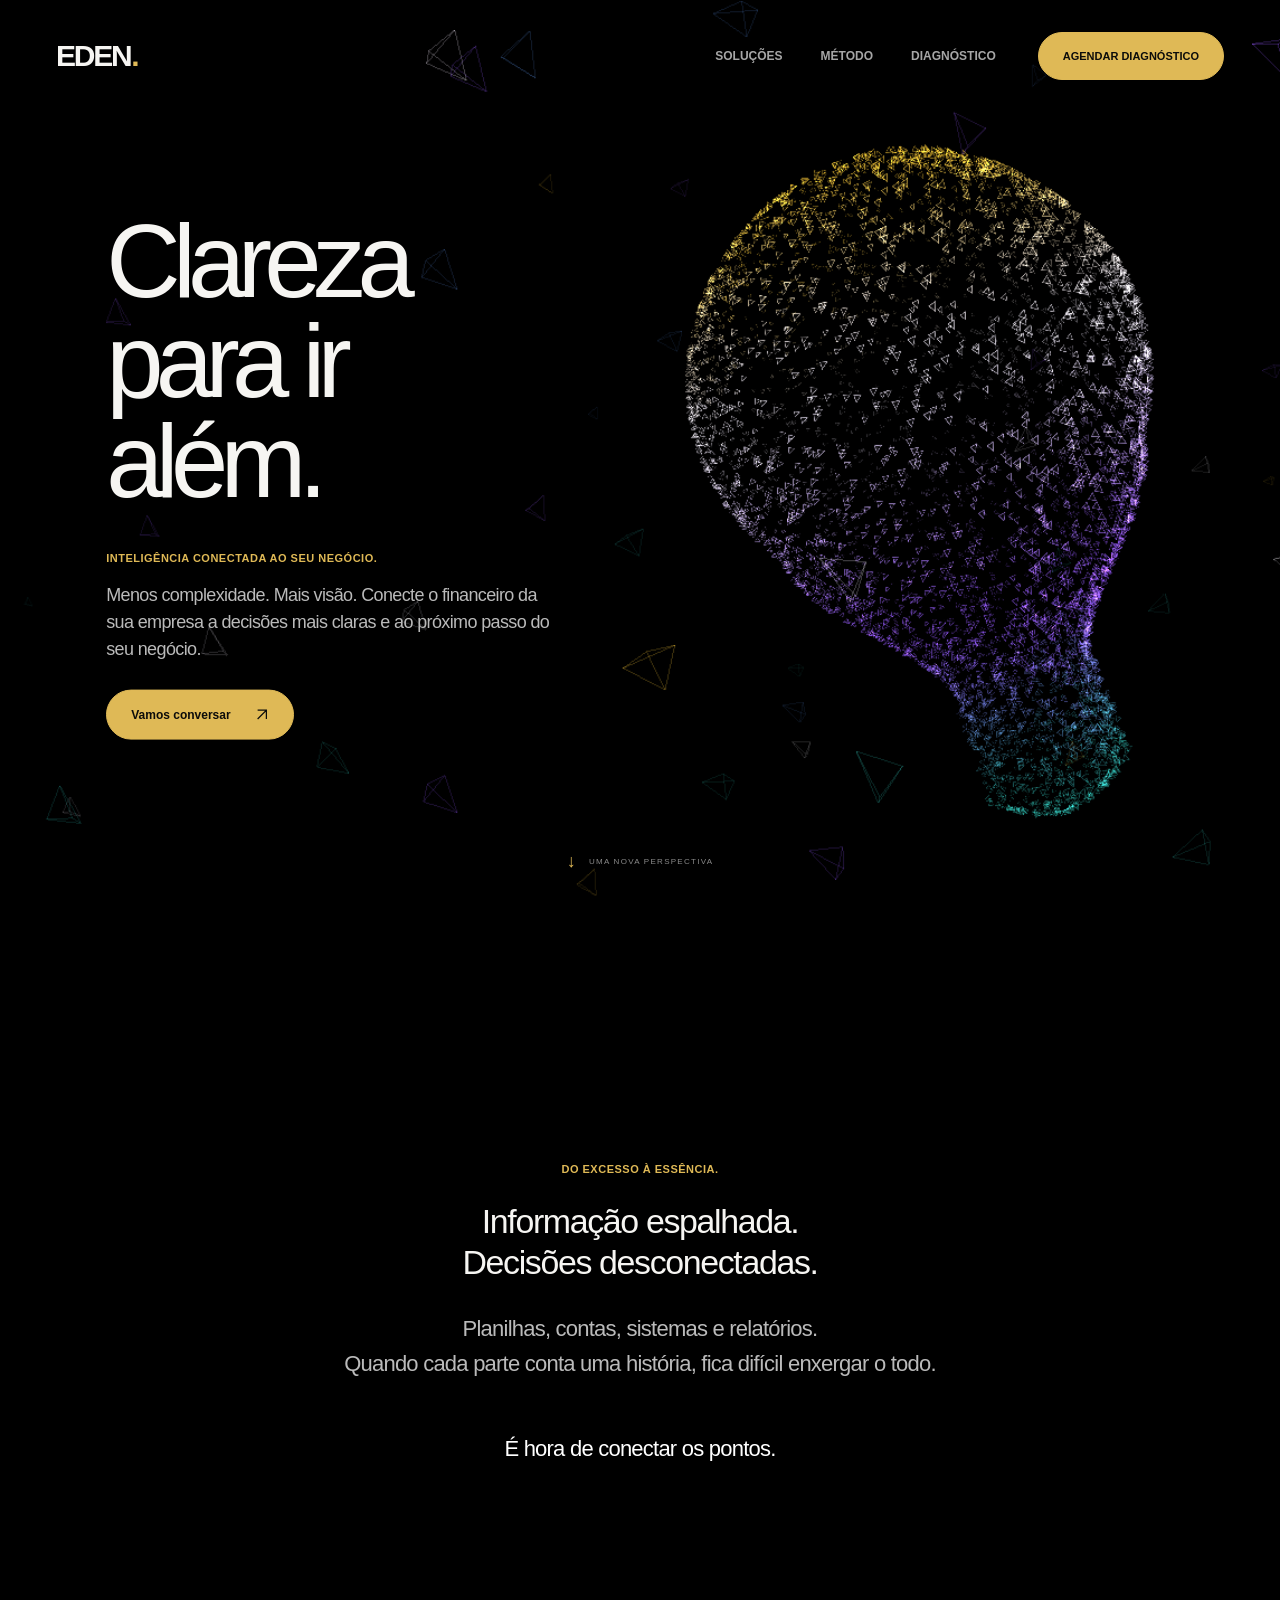
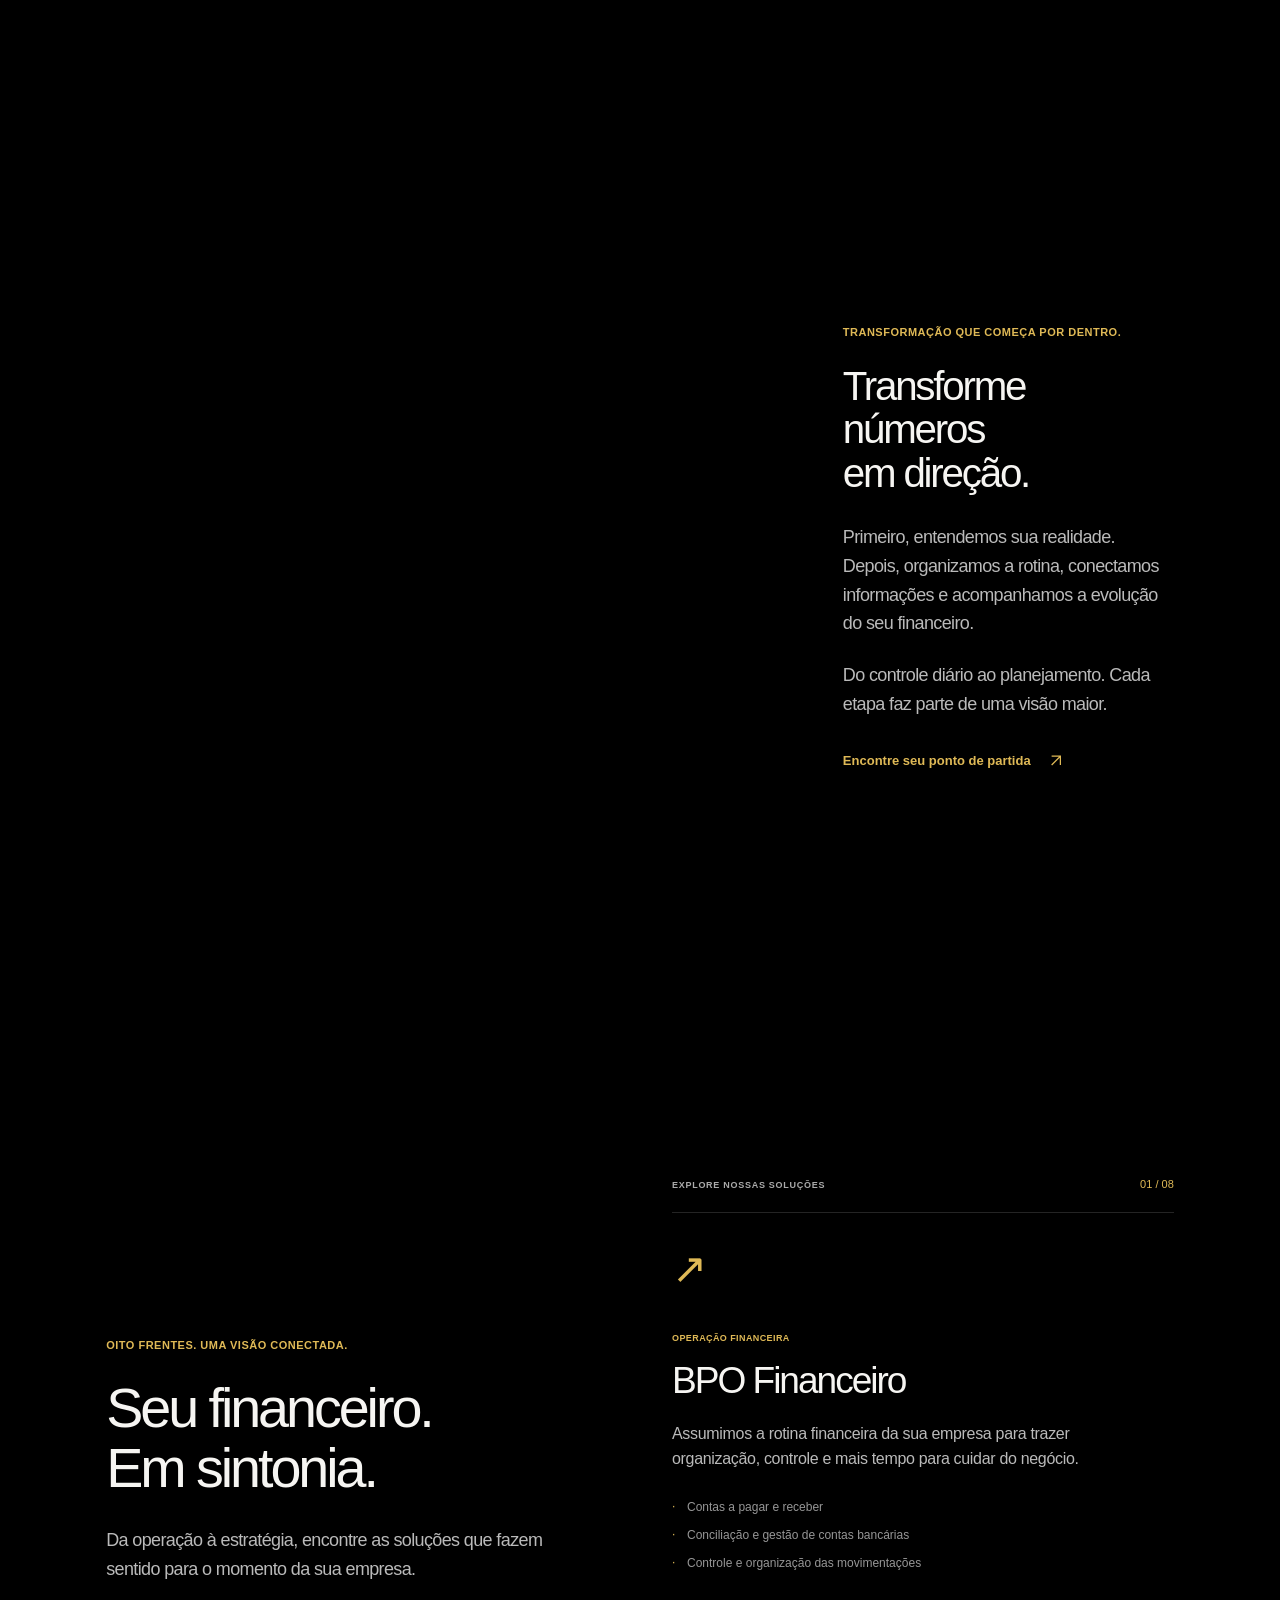
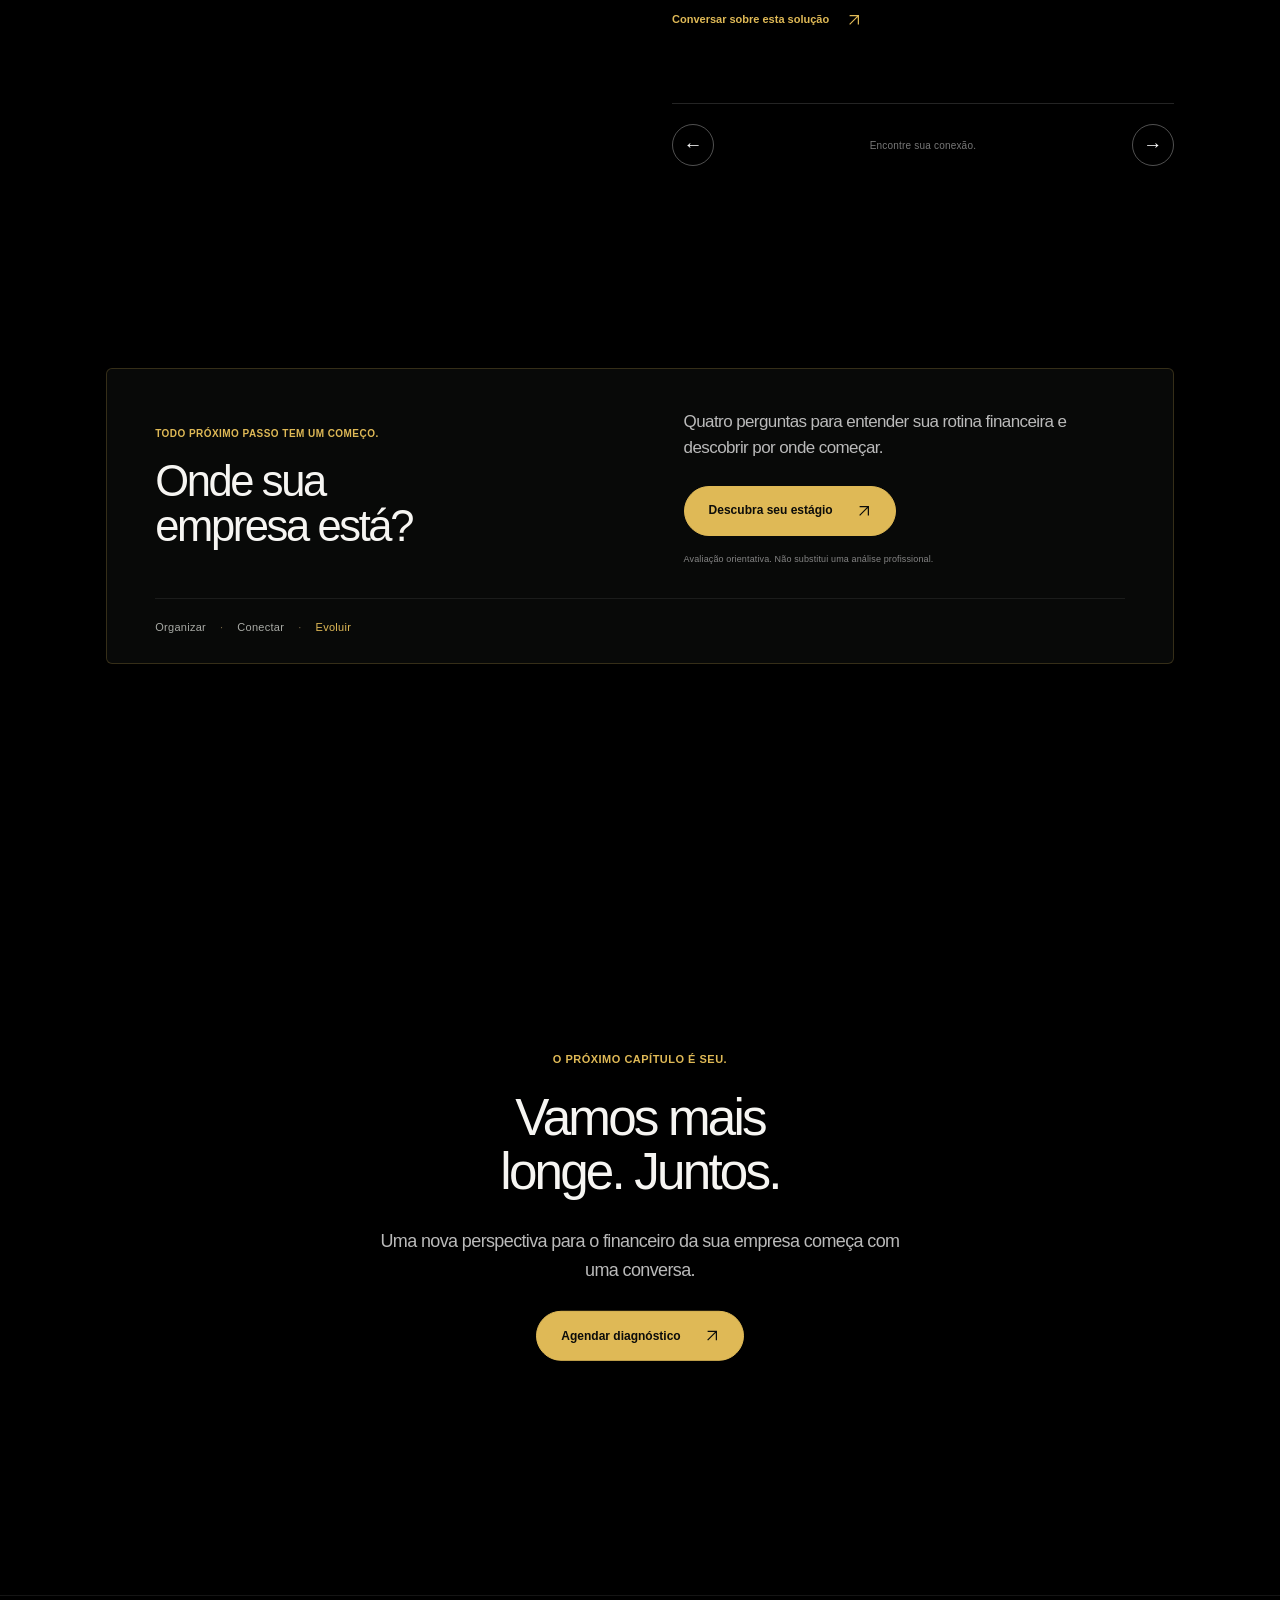
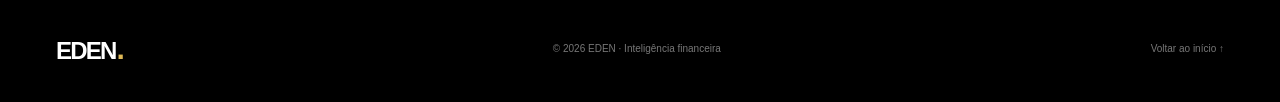
==== index.html @ ffbe21ff "Corrige volume das transições e reconstrói animação final" ====
<!doctype html>
<html lang="pt-BR">
<head>
  <meta charset="utf-8">
  <meta name="viewport" content="width=device-width, initial-scale=1">
  <meta name="theme-color" content="#000000">
  <meta name="color-scheme" content="dark">
  <meta name="description" content="EDEN. Conectamos operação financeira, planejamento e inteligência para trazer clareza ao próximo passo da sua empresa.">
  <meta property="og:type" content="website">
  <meta property="og:title" content="EDEN — Clareza para ir além.">
  <meta property="og:description" content="Seu financeiro conectado. Suas decisões com mais clareza.">
  <meta property="og:url" content="https://edenfin.com.br/">
  <meta property="og:locale" content="pt_BR">
  <link rel="canonical" href="https://edenfin.com.br/">
  <link rel="icon" type="image/svg+xml" href="favicon.svg">
  <title>EDEN — Clareza para ir além.</title>
  <link rel="stylesheet" href="eden-story.css?v=6.0">
  <script defer src="eden-scroll.js?v=6.0"></script>
  <script defer src="eden-motion.js?v=6.0"></script>
  <script defer src="eden-story.js?v=6.0"></script>
</head>
<body>
  <a class="skip-link" href="#conteudo">Pular para o conteúdo</a>
  <header class="site-header" id="topo">
    <nav class="nav-shell" aria-label="Menu principal">
      <a class="wordmark" href="#inicio" aria-label="EDEN — início">EDEN<span aria-hidden="true">.</span></a>
      <div class="nav-middle" id="navMiddle">
        <a href="#solucoes">Soluções</a>
        <a href="#metodo">Método</a>
        <a href="#diagnostico">Diagnóstico</a>
      </div>
      <div class="nav-actions">
        <a class="button nav-cta" href="contato.html">Agendar diagnóstico</a>
        <button class="mobile-menu-button" type="button" aria-controls="navMiddle" aria-expanded="false" aria-label="Abrir menu"><span></span><span></span></button>
      </div>
    </nav>
  </header>

  <div id="eden-motion-layer" aria-hidden="true"><canvas id="edenParticles" aria-hidden="true"></canvas></div>

  <main id="conteudo">
    <section class="story-section hero story-left" id="inicio" data-scene="bulb-right" aria-labelledby="heroTitle">
      <div class="story-panel hero-copy">
        <h1 id="heroTitle">Clareza<br>para ir<br>além.</h1>
        <p class="eyebrow hero-eyebrow">Inteligência conectada ao seu negócio.</p>
        <p class="body-copy">Menos complexidade. Mais visão. Conecte o financeiro da sua empresa a decisões mais claras e ao próximo passo do seu negócio.</p>
        <a class="button" href="contato.html">Vamos conversar <svg class="arrow-icon" width="14" height="14" viewBox="0 0 16 16" fill="none" aria-hidden="true"><path d="M3 13 13 3M3 3h10v10" stroke="currentColor" stroke-width="1.4"/></svg></a>
      </div>
      <a class="scroll-cue" href="#cenario"><span aria-hidden="true">↓</span> Uma nova perspectiva</a>
    </section>


    <section class="story-section story-center story-chaos" id="cenario" data-scene="scatter" aria-labelledby="scenarioTitle">
      <div class="story-panel story-statement">
        <p class="eyebrow">Do excesso à essência.</p>
        <h2 id="scenarioTitle">Informação espalhada.<br>Decisões desconectadas.</h2>
        <p class="body-copy">Planilhas, contas, sistemas e relatórios.<br>Quando cada parte conta uma história, fica difícil enxergar o todo.</p>
        <p class="body-copy statement-end">É hora de conectar os pontos.</p>
      </div>
    </section>

    <section class="story-section story-right" id="metodo" data-scene="bulb" aria-labelledby="methodTitle">
      <div class="story-panel">
        <p class="eyebrow">Transformação que começa por dentro.</p>
        <h2 id="methodTitle">Transforme<br>números<br>em direção.</h2>
        <p class="body-copy">Primeiro, entendemos sua realidade. Depois, organizamos a rotina, conectamos informações e acompanhamos a evolução do seu financeiro.</p>
        <p class="body-copy">Do controle diário ao planejamento. Cada etapa faz parte de uma visão maior.</p>
        <a class="text-link" href="contato.html">Encontre seu ponto de partida <svg class="arrow-icon" width="14" height="14" viewBox="0 0 16 16" fill="none" aria-hidden="true"><path d="M3 13 13 3M3 3h10v10" stroke="currentColor" stroke-width="1.4"/></svg></a>
      </div>
    </section>


    <section class="story-section solutions-section" id="solucoes" data-scene="ambient" aria-labelledby="servicesTitle">
      <div class="story-panel solutions-intro">
        <p class="eyebrow">Oito frentes. Uma visão conectada.</p>
        <h2 id="servicesTitle">Seu financeiro.<br>Em sintonia.</h2>
        <p class="body-copy">Da operação à estratégia, encontre as soluções que fazem sentido para o momento da sua empresa.</p>
      </div>
      <div class="service-carousel" role="region" aria-roledescription="carrossel" aria-label="Soluções financeiras EDEN">
        <div class="carousel-heading"><span class="eyebrow">Explore nossas soluções</span><span id="serviceCounter" class="service-counter" aria-live="polite" aria-atomic="true">01 / 08</span></div>
        <div class="service-deck" id="serviceDeck">
          <article class="service-card is-active" aria-labelledby="serviceTitle1">
            <span class="service-symbol" aria-hidden="true">↗</span><p class="eyebrow">Operação financeira</p>
            <h3 id="serviceTitle1">BPO Financeiro</h3>
            <p>Assumimos a rotina financeira da sua empresa para trazer organização, controle e mais tempo para cuidar do negócio.</p>
            <ul><li>Contas a pagar e receber</li><li>Conciliação e gestão de contas bancárias</li><li>Controle e organização das movimentações</li></ul>
            <a class="text-link service-contact" href="contato.html?servico=BPO%20Financeiro">Conversar sobre esta solução <svg class="arrow-icon" width="14" height="14" viewBox="0 0 16 16" fill="none" aria-hidden="true"><path d="M3 13 13 3M3 3h10v10" stroke="currentColor" stroke-width="1.4"/></svg></a>
          </article>
          <article class="service-card" aria-labelledby="serviceTitle2">
            <span class="service-symbol" aria-hidden="true">⌁</span><p class="eyebrow">Caixa e previsibilidade</p>
            <h3 id="serviceTitle2">Fluxo de Caixa<br>e Tesouraria</h3>
            <p>Uma visão clara da posição financeira da sua empresa e das necessidades de caixa.</p>
            <ul><li>Fluxo de caixa realizado e projetado</li><li>Controle de saldos, pagamentos e recebimentos</li><li>Projeções e relacionamento bancário</li></ul>
            <a class="text-link service-contact" href="contato.html?servico=Fluxo%20de%20Caixa%20e%20Tesouraria">Conversar sobre esta solução <svg class="arrow-icon" width="14" height="14" viewBox="0 0 16 16" fill="none" aria-hidden="true"><path d="M3 13 13 3M3 3h10v10" stroke="currentColor" stroke-width="1.4"/></svg></a>
          </article>
          <article class="service-card" aria-labelledby="serviceTitle3">
            <span class="service-symbol" aria-hidden="true">◎</span><p class="eyebrow">Planejamento e metas</p>
            <h3 id="serviceTitle3">Planejamento<br>Financeiro e Budget</h3>
            <p>Transformamos os números em informações para apoiar decisões e planejar os próximos passos.</p>
            <ul><li>Elaboração e acompanhamento de Budget</li><li>Orçado × realizado e análise de variações</li><li>Projeções, custos e planejamento de resultados</li></ul>
            <a class="text-link service-contact" href="contato.html?servico=Planejamento%20Financeiro%20e%20Budget">Conversar sobre esta solução <svg class="arrow-icon" width="14" height="14" viewBox="0 0 16 16" fill="none" aria-hidden="true"><path d="M3 13 13 3M3 3h10v10" stroke="currentColor" stroke-width="1.4"/></svg></a>
          </article>
          <article class="service-card" aria-labelledby="serviceTitle4">
            <span class="service-symbol" aria-hidden="true">◈</span><p class="eyebrow">Desempenho e gestão</p>
            <h3 id="serviceTitle4">Controladoria<br>e Indicadores</h3>
            <p>Acompanhe o desempenho financeiro por meio de informações claras e indicadores relevantes.</p>
            <ul><li>DRE gerencial, DFC e KPIs financeiros</li><li>Análise de resultados e centros de custos</li><li>Relatórios e apoio à tomada de decisão</li></ul>
            <a class="text-link service-contact" href="contato.html?servico=Controladoria%20e%20Indicadores">Conversar sobre esta solução <svg class="arrow-icon" width="14" height="14" viewBox="0 0 16 16" fill="none" aria-hidden="true"><path d="M3 13 13 3M3 3h10v10" stroke="currentColor" stroke-width="1.4"/></svg></a>
          </article>
          <article class="service-card" aria-labelledby="serviceTitle5">
            <span class="service-symbol" aria-hidden="true">↙</span><p class="eyebrow">Recebíveis e crédito</p>
            <h3 id="serviceTitle5">Contas a Receber<br>e Cobrança</h3>
            <p>Mais controle sobre os valores a receber e uma rotina estruturada de acompanhamento.</p>
            <ul><li>Gestão de recebíveis e inadimplência</li><li>Cobranças, renegociações e acordos</li><li>Análise de crédito e relatórios</li></ul>
            <a class="text-link service-contact" href="contato.html?servico=Contas%20a%20Receber%20e%20Cobran%C3%A7a">Conversar sobre esta solução <svg class="arrow-icon" width="14" height="14" viewBox="0 0 16 16" fill="none" aria-hidden="true"><path d="M3 13 13 3M3 3h10v10" stroke="currentColor" stroke-width="1.4"/></svg></a>
          </article>
          <article class="service-card" aria-labelledby="serviceTitle6">
            <span class="service-symbol" aria-hidden="true">≡</span><p class="eyebrow">Faturamento e documentos</p>
            <h3 id="serviceTitle6">Faturamento<br>e Apoio Fiscal</h3>
            <p>Organização e controle das informações financeiras e fiscais que fazem parte da rotina da empresa.</p>
            <ul><li>Emissão e conferência de notas e documentos</li><li>Controle de retenções e organização fiscal</li><li>Interface com o escritório contábil</li></ul>
            <a class="text-link service-contact" href="contato.html?servico=Faturamento%20e%20Apoio%20Fiscal">Conversar sobre esta solução <svg class="arrow-icon" width="14" height="14" viewBox="0 0 16 16" fill="none" aria-hidden="true"><path d="M3 13 13 3M3 3h10v10" stroke="currentColor" stroke-width="1.4"/></svg></a>
          </article>
          <article class="service-card" aria-labelledby="serviceTitle7">
            <span class="service-symbol" aria-hidden="true">▥</span><p class="eyebrow">Relatórios e visibilidade</p>
            <h3 id="serviceTitle7">Relatórios<br>Financeiros</h3>
            <p>Informações organizadas para entender a saúde financeira do negócio e acompanhar sua evolução.</p>
            <ul><li>Fluxo de caixa, DRE e indicadores</li><li>Contas a pagar, a receber e inadimplência</li><li>Custos, despesas e orçado × realizado</li></ul>
            <a class="text-link service-contact" href="contato.html?servico=Relat%C3%B3rios%20Financeiros">Conversar sobre esta solução <svg class="arrow-icon" width="14" height="14" viewBox="0 0 16 16" fill="none" aria-hidden="true"><path d="M3 13 13 3M3 3h10v10" stroke="currentColor" stroke-width="1.4"/></svg></a>
          </article>
          <article class="service-card" aria-labelledby="serviceTitle8">
            <span class="service-symbol" aria-hidden="true">⌘</span><p class="eyebrow">Tecnologia e automação</p>
            <h3 id="serviceTitle8">Sistemas financeiros.<br>Sob medida.</h3>
            <p>Desenvolvimento de Sistemas Financeiros Customizados para as necessidades de cada empresa.</p>
            <ul><li>Automação de processos e rotinas financeiras</li><li>Integração com ERPs, bancos e APIs</li><li>Dashboards, aplicações e evolução de sistemas</li></ul>
            <a class="text-link service-contact" href="contato.html?servico=Desenvolvimento%20de%20Sistemas%20Financeiros%20Customizados">Conversar sobre esta solução <svg class="arrow-icon" width="14" height="14" viewBox="0 0 16 16" fill="none" aria-hidden="true"><path d="M3 13 13 3M3 3h10v10" stroke="currentColor" stroke-width="1.4"/></svg></a>
          </article>
        </div>
        <div class="carousel-controls" hidden><button class="arrow-button" id="servicePrevious" type="button" aria-label="Solução anterior" aria-controls="serviceDeck">←</button><span>Encontre sua conexão.</span><button class="arrow-button" id="serviceNext" type="button" aria-label="Próxima solução" aria-controls="serviceDeck">→</button></div>
      </div>
    </section>

    <section class="story-section diagnosis-section" id="diagnostico" data-scene="ambient" aria-labelledby="diagnosisTitle">
      <div class="diagnosis-card story-panel">
        <div class="diagnosis-copy">
          <p class="eyebrow">Todo próximo passo tem um começo.</p>
          <h2 id="diagnosisTitle">Onde sua<br>empresa está?</h2>
        </div>
        <div class="diagnosis-action">
          <p class="body-copy">Quatro perguntas para entender sua rotina financeira e descobrir por onde começar.</p>
          <button class="button" type="button" data-open-quiz>Descubra seu estágio <svg class="arrow-icon" width="14" height="14" viewBox="0 0 16 16" fill="none" aria-hidden="true"><path d="M3 13 13 3M3 3h10v10" stroke="currentColor" stroke-width="1.4"/></svg></button>
          <p class="small-note">Avaliação orientativa. Não substitui uma análise profissional.</p>
        </div>
        <div class="diagnosis-pillars" aria-label="Pilares da gestão financeira"><span>Organizar</span><span aria-hidden="true">·</span><span>Conectar</span><span aria-hidden="true">·</span><span>Evoluir</span></div>
      </div>
    </section>

    <section class="story-section story-center final-section" id="conversar" data-scene="ribbon" aria-labelledby="contactTitle">
      <div class="story-panel final-copy">
        <p class="eyebrow">O próximo capítulo é seu.</p>
        <h2 id="contactTitle">Vamos mais<br>longe. Juntos.</h2>
        <p class="body-copy">Uma nova perspectiva para o financeiro da sua empresa começa com uma conversa.</p>
        <a class="button" href="contato.html">Agendar diagnóstico <svg class="arrow-icon" width="14" height="14" viewBox="0 0 16 16" fill="none" aria-hidden="true"><path d="M3 13 13 3M3 3h10v10" stroke="currentColor" stroke-width="1.4"/></svg></a>
      </div>
    </section>
  </main>

  <footer class="site-footer"><a class="wordmark" href="#inicio" aria-label="EDEN — voltar ao início">EDEN<span aria-hidden="true">.</span></a><p>© <span id="currentYear">2026</span> EDEN · Inteligência financeira</p><a class="footer-top" href="#inicio">Voltar ao início ↑</a></footer>

  <dialog class="quiz-dialog" id="quizModal" aria-labelledby="quizTitle" aria-describedby="quizNote">
    <div class="quiz-top"><span class="eyebrow">Uma nova perspectiva</span><button class="dialog-close" type="button" aria-label="Fechar avaliação">×</button></div>
    <div id="quizBody"><h2 id="quizTitle" tabindex="-1">Qual é o estágio da sua empresa?</h2><p>A avaliação está disponível com JavaScript habilitado.</p></div>
    <p id="quizNote" class="small-note">Resultado orientativo, baseado nas suas respostas. Não é um diagnóstico profissional.</p>
  </dialog>
</body>
</html>
---- eden-story.css ----
/* EDEN — a continuous, particle-led story. No external fonts or UI dependencies. */
:root { color-scheme: dark; --gold: #dfb956; --text: #f6f5f2; --muted: #bababa; --border: #ffffff24; font-family: Arial, Helvetica, sans-serif; background: #000; color: var(--text); }
* { box-sizing: border-box; }
html { scroll-behavior: smooth; scroll-padding-top: 110px; }
body { margin: 0; background: #000; overflow-x: clip; }
a { color: inherit; text-decoration: none; }
button, input { font: inherit; }
button, a { -webkit-tap-highlight-color: transparent; }
button { cursor: pointer; }
button:disabled { cursor: default; opacity: .4; }
button, a, input { touch-action: manipulation; }
button:focus-visible, a:focus-visible, input:focus-visible { outline: 2px solid var(--gold); outline-offset: 6px; }
[hidden] { display: none !important; }
::selection { background: var(--gold); color: #000; }
h1, h2, h3, p { margin: 0; }
.skip-link { position: fixed; top: 14px; left: 20px; z-index: 100; padding: 14px 20px; color: #000; background: var(--gold); transform: translateY(-150%); }
.skip-link:focus { transform: none; }
.site-header { position: fixed; top: 0; left: 0; width: 100%; z-index: 30; transition: background .25s; }
.site-header.is-scrolled { background: #050505f2; }
.nav-shell { width: calc(100% - 112px); max-width: 1820px; height: 112px; margin: auto; display: flex; align-items: center; gap: 42px; }
.wordmark { display: inline-flex; align-items: baseline; gap: 1px; font-size: 30px; letter-spacing: -.075em; font-weight: 600; }
.wordmark span { color: var(--gold); font-size: 30px; margin-top: 0; }
.nav-middle { display: flex; gap: 38px; margin-left: auto; }
.nav-middle a { color: #a6a6a6; font-size: 12px; font-weight: 600; text-transform: uppercase; transition: color .2s; }
.nav-middle a:hover { color: #fff; }
.nav-actions { display: flex; align-items: center; gap: 20px; }
.button { display: inline-flex; align-items: center; justify-content: center; gap: 24px; border: 1px solid var(--gold); border-radius: 100px; padding: 17px 24px; color: #0c0c0a; background: var(--gold); font-size: 12px; line-height: 1.1; font-weight: 700; transition: background .2s, transform .2s; }
.button:hover { background: #efd18a; border-color: #efd18a; transform: translateY(-2px); }
.button span { font-size: 17px; font-weight: 400; }
.nav-cta { text-transform: uppercase; padding: 17px 24px; font-size: 11px; }
.mobile-menu-button { display: none; width: 32px; height: 40px; border: 0; background: transparent; padding: 6px; flex-direction: column; justify-content: center; gap: 6px; }
.mobile-menu-button span { width: 21px; height: 1px; background: #fff; transition: transform .2s; }
.mobile-menu-button[aria-expanded="true"] span:first-child { transform: translateY(3.5px) rotate(45deg); }
.mobile-menu-button[aria-expanded="true"] span:last-child { transform: translateY(-3.5px) rotate(-45deg); }
#eden-motion-layer { position: fixed; inset: 0; z-index: 0; overflow: hidden; pointer-events: none; }
#edenParticles { display: block; width: 100%; height: 100%; }
main { position: relative; z-index: 1; }
.story-section { position: relative; min-height: 100svh; padding: 160px max(8.3vw, calc((100vw - 1600px) / 2)) 100px; display: flex; align-items: center; isolation: isolate; }
.story-panel { width: 40%; max-width: 560px; }
.story-right { justify-content: flex-end; }
.story-left { justify-content: flex-start; }
.story-center { justify-content: center; text-align: center; }
h1 { font-size: clamp(94px, 8.05vw, 152px); line-height: .97; font-weight: 400; letter-spacing: -.075em; margin-bottom: 38px; }
h2 { font-size: clamp(60px, 5.5vw, 100px); line-height: 1.02; font-weight: 400; letter-spacing: -.065em; margin-bottom: 28px; }
.eyebrow { color: var(--gold); font-size: 11px; line-height: 1.5; text-transform: uppercase; letter-spacing: .045em; font-weight: 700; margin-bottom: 24px; }
.hero-eyebrow { margin-bottom: 16px; }
.body-copy { font-size: clamp(18px, 1.45vw, 25px); line-height: 1.5; letter-spacing: -.035em; color: var(--muted); margin-bottom: 23px; }
.story-panel .button { margin-top: 4px; }
.hero { min-height: max(860px, 100svh); padding-top: 150px; }
.hero-copy { max-width: 590px; }
.hero-copy .body-copy { max-width: 490px; }
.scroll-cue { position: absolute; bottom: 28px; left: 50%; transform: translateX(-50%); display: flex; gap: 12px; align-items: center; white-space: nowrap; color: #8a8a8a; text-transform: uppercase; font-size: 8px; letter-spacing: .16em; }
.scroll-cue span { font-size: 18px; color: var(--gold); }
.text-link { display: inline-flex; align-items: center; gap: 18px; color: var(--gold); font-size: 13px; font-weight: 600; line-height: 1.6; padding: 9px 0; }
.text-link:hover { color: #fff; }
.story-chaos { min-height: 88svh; }
.story-statement { width: 88%; max-width: 1120px; }
.story-statement h2 { font-size: clamp(64px, 6vw, 110px); }
.story-statement .body-copy { max-width: 750px; margin-left: auto; margin-right: auto; }
.story-statement .statement-end { color: #fff; margin-top: 50px; }
.signature { display: inline-block; margin-top: 10px; font-size: 11px; letter-spacing: .05em; color: var(--gold); text-transform: uppercase; }
.solutions-section { gap: 12%; }
.solutions-intro { width: 41%; }
.solutions-intro h2 { font-size: clamp(60px, 5.3vw, 95px); }
.service-carousel { width: 47%; max-width: 580px; min-width: 0; }
.carousel-heading { display: flex; align-items: baseline; justify-content: space-between; padding-bottom: 20px; border-bottom: 1px solid var(--border); gap: 20px; }
.carousel-heading .eyebrow { color: #aaa; margin: 0; font-size: 9px; letter-spacing: .08em; }
.service-counter { font-size: 11px; color: var(--gold); white-space: nowrap; font-variant-numeric: tabular-nums; }
.service-card { padding: 35px 0 25px; min-height: 490px; }
.service-card .eyebrow { font-size: 9px; margin-bottom: 14px; }
.service-symbol { display: block; width: 52px; height: 52px; margin-bottom: 32px; color: var(--gold); font-size: 42px; font-weight: 400; line-height: 1; }
.service-card h3 { font-size: clamp(30px, 2.9vw, 48px); font-weight: 400; letter-spacing: -.055em; line-height: 1.08; margin-bottom: 22px; }
.service-card > p:not(.eyebrow) { max-width: 480px; color: var(--muted); font-size: 16px; line-height: 1.55; letter-spacing: -.02em; }
.service-card ul { padding: 0; margin: 22px 0; list-style: none; }
.service-card li { position: relative; padding: 5px 0 5px 15px; color: #969696; line-height: 1.5; font-size: 12px; }
.service-card li::before { content: '·'; position: absolute; top: 4px; left: 0; color: var(--gold); }
.service-contact { font-size: 11px; margin-top: 3px; }
.carousel-controls { display: flex; justify-content: space-between; align-items: center; border-top: 1px solid var(--border); padding-top: 20px; gap: 18px; }
.carousel-controls > span { font-size: 10px; letter-spacing: .02em; color: #777; }
.arrow-button { width: 42px; height: 42px; color: #fff; border: 1px solid #ffffff50; background: transparent; border-radius: 50%; font-size: 19px; transition: color .2s, border-color .2s; }
.arrow-button:hover { color: var(--gold); border-color: var(--gold); }
/* One compact diagnosis block keeps the question, explanation and action together. */
.diagnosis-section { min-height: 0; padding-top: 76px; padding-bottom: 76px; }
.diagnosis-card.story-panel { display: grid; grid-template-columns: 1fr .95fr; align-items: center; gap: 32px 64px; width: 100%; max-width: 1120px; margin: 0 auto; padding: 40px 48px 28px; border: 1px solid #dfb95635; border-radius: 6px; background: #090a09f5; }
.diagnosis-copy .eyebrow { margin-bottom: 18px; font-size: 10px; }
.diagnosis-card h2 { font-size: clamp(38px, 3.4vw, 52px); line-height: 1.04; margin: 0; }
.diagnosis-action .body-copy { font-size: 17px; line-height: 1.5; margin-bottom: 22px; max-width: 410px; }
.diagnosis-action .small-note { margin-top: 16px; max-width: 370px; font-size: 9px; }
.diagnosis-pillars { grid-column: 1 / -1; display: flex; align-items: center; gap: 14px; padding-top: 22px; border-top: 1px solid #ffffff14; color: #a8aaa5; font-size: 11px; line-height: 1.2; letter-spacing: .025em; }
.diagnosis-pillars [aria-hidden] { color: #756546; }
.diagnosis-pillars span:last-child { color: var(--gold); }
.small-note { font-size: 10px; line-height: 1.6; color: #858585; letter-spacing: .015em; margin-top: 20px; max-width: 370px; }
.final-section { min-height: 95svh; }
.final-copy { width: 75%; max-width: 980px; }
.final-copy h2 { font-size: clamp(74px, 8vw, 150px); }
.final-copy .body-copy { max-width: 550px; margin-left: auto; margin-right: auto; }
.site-footer { position: relative; z-index: 1; display: flex; align-items: center; justify-content: space-between; gap: 24px; padding: 36px 56px; border-top: 1px solid #ffffff15; color: #777; }
.site-footer .wordmark { color: #fff; font-size: 24px; }
.site-footer p, .footer-top { font-size: 10px; line-height: 1.5; }
.footer-top:hover { color: #fff; }
/* Panel transforms remain independent from the native document scroll. */
.story-panel.story-drift { transform: translate3d(0, var(--story-y, 0px), 0); opacity: var(--story-opacity, 1); }
.story-panel.story-drift:focus-within { opacity: 1; }
@keyframes card-enter { from { opacity: .35; transform: translateX(14px); } to { opacity: 1; transform: translateX(0); } }
@media (prefers-reduced-motion: no-preference) { .service-card.is-changing { animation: card-enter .35s ease both; } }
body.dialog-open { overflow: hidden; }
.quiz-dialog { color: var(--text); background: #0b0b0b; border: 1px solid #ffffff30; border-radius: 2px; padding: 30px; width: min(620px, calc(100% - 32px)); max-height: calc(100svh - 40px); overflow: auto; }
.quiz-dialog::backdrop { background: #000e; }
.quiz-top { display: flex; align-items: center; justify-content: space-between; gap: 20px; margin-bottom: 24px; }
.quiz-top .eyebrow { margin: 0; font-size: 9px; }
.dialog-close { background: transparent; border: 1px solid #ffffff30; color: #fff; width: 36px; height: 36px; font-size: 25px; font-weight: 400; border-radius: 50%; }
.quiz-dialog h2 { font-size: 38px; margin-bottom: 20px; }
.quiz-dialog h2:focus { outline: none; }
.quiz-count { color: #8c8c8c; font-size: 10px; text-transform: uppercase; letter-spacing: .08em; margin-bottom: 16px; }
.quiz-progress { height: 2px; background: #ffffff20; margin-bottom: 28px; }
.quiz-progress span { display: block; height: 100%; background: var(--gold); transition: width .2s; }
.quiz-choices { border: 0; padding: 0; margin: 20px 0 28px; display: grid; gap: 9px; }
.quiz-choices legend { color: #aaa; font-size: 12px; line-height: 1.5; margin-bottom: 16px; }
.quiz-choice { display: flex; align-items: flex-start; gap: 12px; border: 1px solid #ffffff25; padding: 15px; color: #bcbcbc; font-size: 13px; line-height: 1.5; cursor: pointer; transition: border-color .2s, color .2s; }
.quiz-choice:has(input:checked) { color: #fff; border-color: var(--gold); background: #dfb9560a; }
.quiz-choice input { flex: 0 0 auto; margin: 3px 0 0; accent-color: var(--gold); }
.quiz-buttons { display: flex; justify-content: space-between; align-items: center; gap: 15px; }
.quiz-back { color: #aaa; border: 0; background: none; padding: 12px 0; font-size: 12px; }
.quiz-back:disabled { visibility: hidden; }
.quiz-result-description { color: #bcbcbc; font-size: 16px; line-height: 1.6; margin-bottom: 25px; }
.quiz-result-list { padding-left: 18px; color: #aaa; font-size: 13px; line-height: 1.7; margin-bottom: 30px; }
.quiz-result-actions { display: flex; flex-wrap: wrap; align-items: center; gap: 15px; }
.quiz-error { color: #e8c887; font-size: 12px; line-height: 1.6; margin-top: 15px; }
@media (min-width: 1800px) { .story-section { padding-left: max(8.3vw, calc((100vw - 1600px) / 2)); padding-right: max(8.3vw, calc((100vw - 1600px) / 2)); } }
@media (max-width: 1100px) and (min-width: 761px) {
  .nav-shell { width: calc(100% - 64px); gap: 28px; height: 96px; }
  .nav-middle { gap: 24px; }
  .story-section { padding-left: 6vw; padding-right: 6vw; }
  .story-panel { width: 42%; }
  h1 { font-size: clamp(80px, 9vw, 105px); }
  h2 { font-size: clamp(54px, 6vw, 68px); }
  .body-copy { font-size: 18px; }
  .solutions-section { gap: 9%; }
  .solutions-intro { width: 43%; }
  .service-carousel { width: 48%; }
  .service-card h3 { font-size: 35px; }
  .diagnosis-card.story-panel { gap: 30px; padding: 36px; }
  .story-statement, .final-copy { width: 90%; }
}
@media (max-width: 760px) {
  html { scroll-padding-top: 88px; }
  .nav-shell { width: calc(100% - 40px); height: 80px; gap: 16px; }
  .wordmark { font-size: 25px; }
  .wordmark span { font-size: 26px; }
  .nav-actions { margin-left: auto; gap: 14px; }
  .nav-cta { padding: 13px 15px; font-size: 9px; }
  .mobile-menu-button { display: flex; }
  .nav-middle { position: absolute; top: 78px; left: 0; width: 100%; margin: 0; padding: 26px 24px 30px; background: #050505; border-bottom: 1px solid #ffffff20; gap: 28px; visibility: hidden; opacity: 0; transform: translateY(-10px); pointer-events: none; transition: opacity .2s, transform .2s, visibility .2s; }
  .nav-middle.is-open { opacity: 1; visibility: visible; transform: none; pointer-events: auto; }
  .nav-middle a { font-size: 10px; }
  .story-section { display: block; min-height: 1050px; min-height: max(1050px, 120svh); padding: 130px 24px 470px; }
  .story-panel, .story-right .story-panel, .solutions-intro { width: 100%; max-width: 560px; margin: 0 auto; }
  h1 { font-size: clamp(78px, 17vw, 115px); line-height: .98; margin-bottom: 30px; }
  h2 { font-size: clamp(53px, 11.8vw, 76px); line-height: 1.03; margin-bottom: 24px; }
  .eyebrow { font-size: 9px; margin-bottom: 20px; }
  .hero-eyebrow { margin-bottom: 14px; }
  .body-copy { font-size: 18px; max-width: 480px; line-height: 1.5; margin-bottom: 20px; }
  .hero { min-height: max(1090px, 125svh); padding-top: 132px; }
  .hero-copy .body-copy { max-width: 450px; }
  .button { font-size: 11px; padding: 16px 22px; }
  .nav-cta { padding: 13px 15px; font-size: 9px; }
  .scroll-cue { bottom: 24px; font-size: 7px; }
  .story-chaos { min-height: max(660px, 88svh); padding-top: 150px; padding-bottom: 140px; display: flex; align-items: center; }
  .story-statement h2 { font-size: clamp(48px, 10.2vw, 68px); }
  .story-statement .body-copy { font-size: 18px; }
  .story-statement .statement-end { margin-top: 38px; }
  .signature { font-size: 9px; }
  .solutions-section { padding-top: 140px; padding-bottom: 120px; min-height: 1050px; }
  .solutions-intro h2 { font-size: clamp(52px, 11.6vw, 70px); }
  .service-carousel { width: 100%; max-width: 560px; margin: 58px auto 0; }
  .service-card { padding: 28px 0 20px; min-height: 430px; }
  .service-symbol { margin-bottom: 24px; font-size: 36px; height: 40px; }
  .service-card h3 { font-size: 36px; }
  .service-card > p:not(.eyebrow) { font-size: 16px; }
  .diagnosis-section { min-height: 0; padding: 48px 20px; }
  .diagnosis-card.story-panel { width: 100%; max-width: 560px; grid-template-columns: 1fr; gap: 24px; padding: 28px 26px 24px; }
  .diagnosis-copy .eyebrow { font-size: 9px; margin-bottom: 16px; }
  .diagnosis-card h2 { font-size: clamp(39px, 9.3vw, 50px); margin-bottom: 0; }
  .diagnosis-action .body-copy { font-size: 16px; line-height: 1.5; margin-bottom: 20px; }
  .diagnosis-action .small-note { margin-top: 14px; font-size: 9px; }
  .diagnosis-pillars { gap: 13px; padding-top: 20px; font-size: 10px; }
  .small-note { font-size: 10px; }
  .final-section { display: flex; align-items: flex-start; padding-top: 160px; min-height: max(900px, 105svh); }
  .final-copy h2 { font-size: clamp(65px, 13.6vw, 90px); }
  .final-copy .body-copy { font-size: 18px; }
  .site-footer { padding: 30px 24px; display: grid; grid-template-columns: 1fr auto; gap: 24px; }
  .site-footer p { grid-row: 2; grid-column: 1 / -1; font-size: 9px; }
  .footer-top { font-size: 9px; }
  .quiz-dialog { padding: 23px; }
  .quiz-dialog h2 { font-size: 32px; }
  .quiz-choice { padding: 12px; font-size: 12px; }
}
@media (max-width: 370px) { .nav-shell { width: calc(100% - 30px); gap: 10px; } .wordmark { font-size: 23px; gap: 4px; } .nav-actions { gap: 8px; } .nav-cta { font-size: 8px; padding: 12px; } .story-section { padding-left: 20px; padding-right: 20px; } h1 { font-size: 76px; } h2 { font-size: 51px; } }
@media (prefers-reduced-motion: reduce) { html { scroll-behavior: auto; } .story-panel.story-drift { opacity: 1; transform: none; } *, *::before, *::after { animation: none !important; transition: none !important; } }
/* Later chapters leave the composition in the foreground, as in the reference. */
@media (min-width: 761px) {
  .story-panel { width: 31%; max-width: 440px; }
  .hero-copy { width: 43%; max-width: 590px; }
  .story-right { align-items: flex-start; padding-top: 26svh; }
  h2 { font-size: clamp(38px, 3.15vw, 56px); line-height: 1.08; letter-spacing: -.055em; }
  .body-copy { font-size: 18px; line-height: 1.6; }
  .hero-copy .body-copy { font-size: clamp(18px, 1.38vw, 25px); line-height: 1.5; }
  .hero-eyebrow { font-size: 11px; }
  .story-statement { width: 86%; max-width: 1100px; }
  .story-statement h2 { font-size: clamp(28px, 2.65vw, 44px); letter-spacing: -.04em; line-height: 1.2; }
  .story-statement .body-copy { max-width: 800px; font-size: 22px; }
  .solutions-intro { width: 41%; max-width: 560px; }
  .solutions-intro h2 { font-size: clamp(48px, 4.35vw, 76px); }
  .final-copy { width: 70%; max-width: 1000px; }
  .final-copy h2 { font-size: clamp(46px, 4vw, 72px); line-height: 1.05; }
}

.arrow-icon { display: block; flex: 0 0 auto; }

/* Keep the closing message legible over the sculpture's brighter lower sheet. */
.final-copy h2, .final-copy .body-copy, .final-copy .eyebrow {
  text-shadow: 0 2px 8px #000, 0 0 24px #000;
}
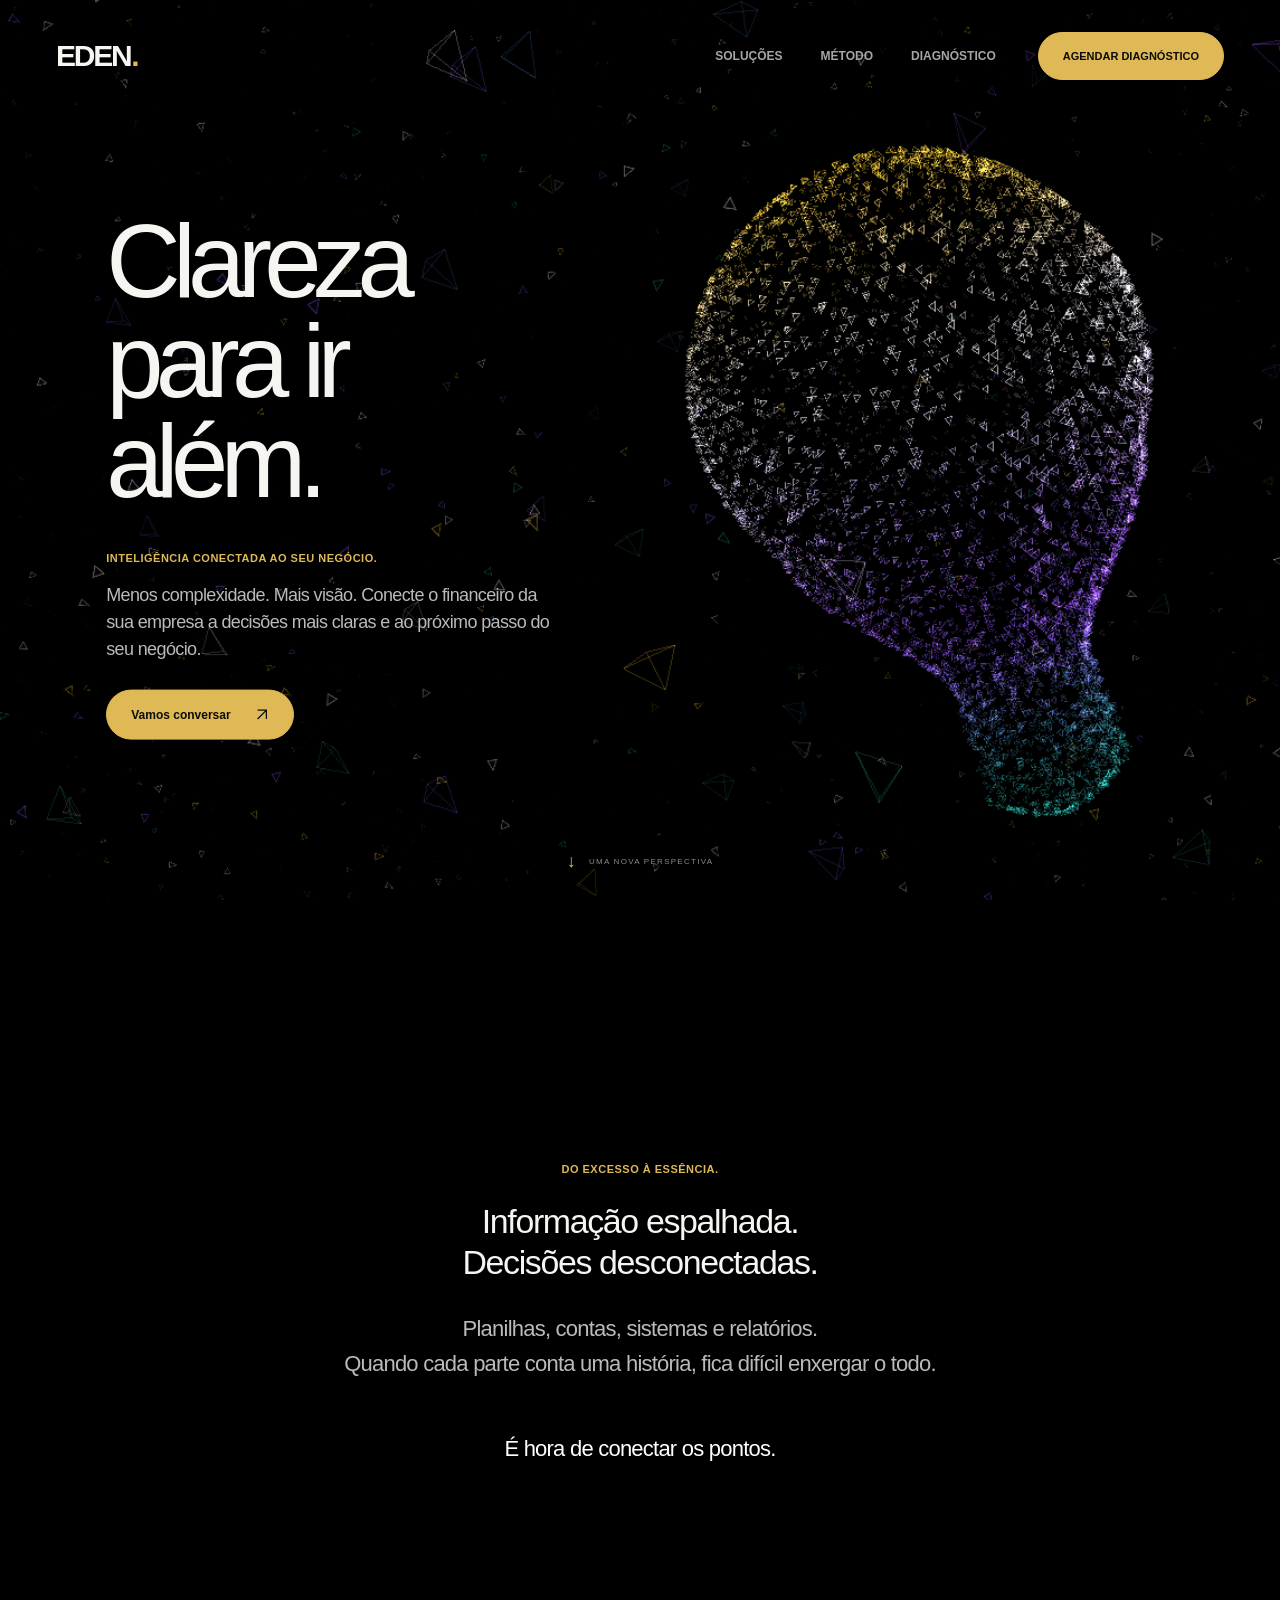
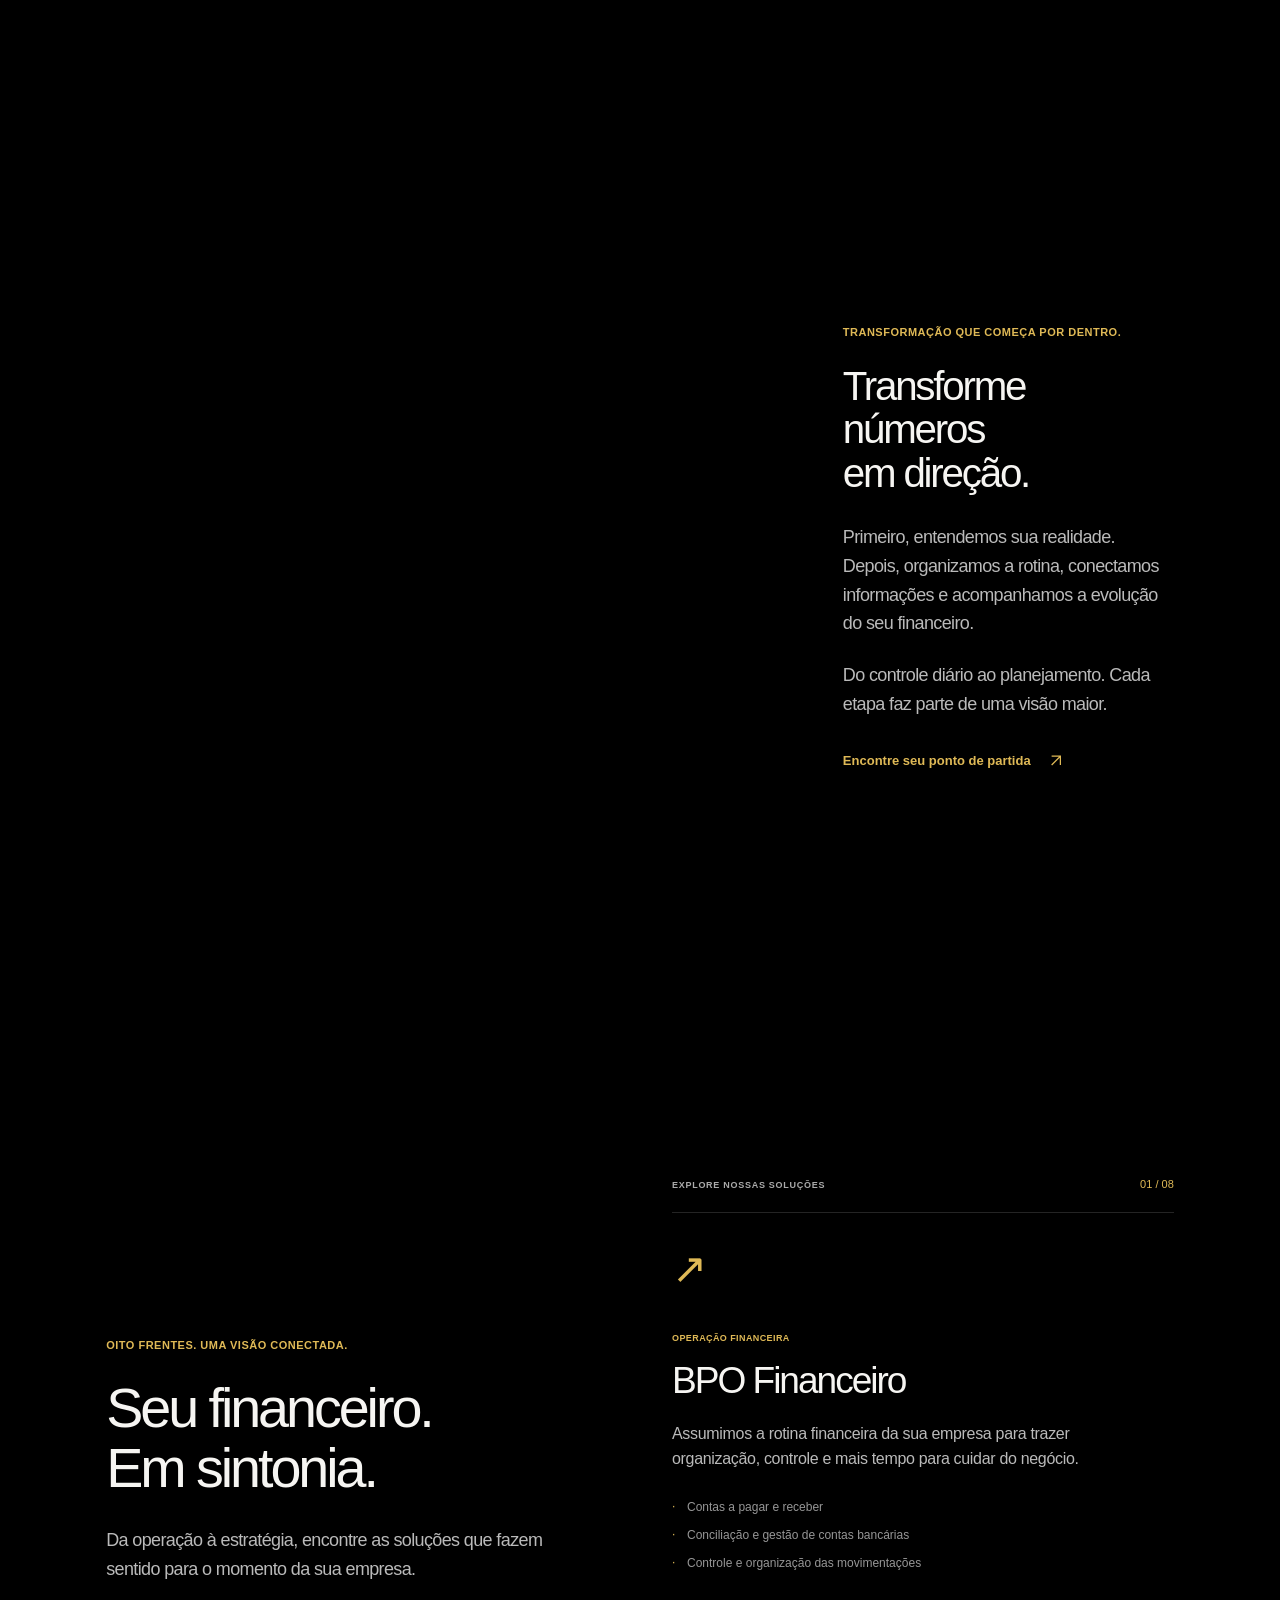
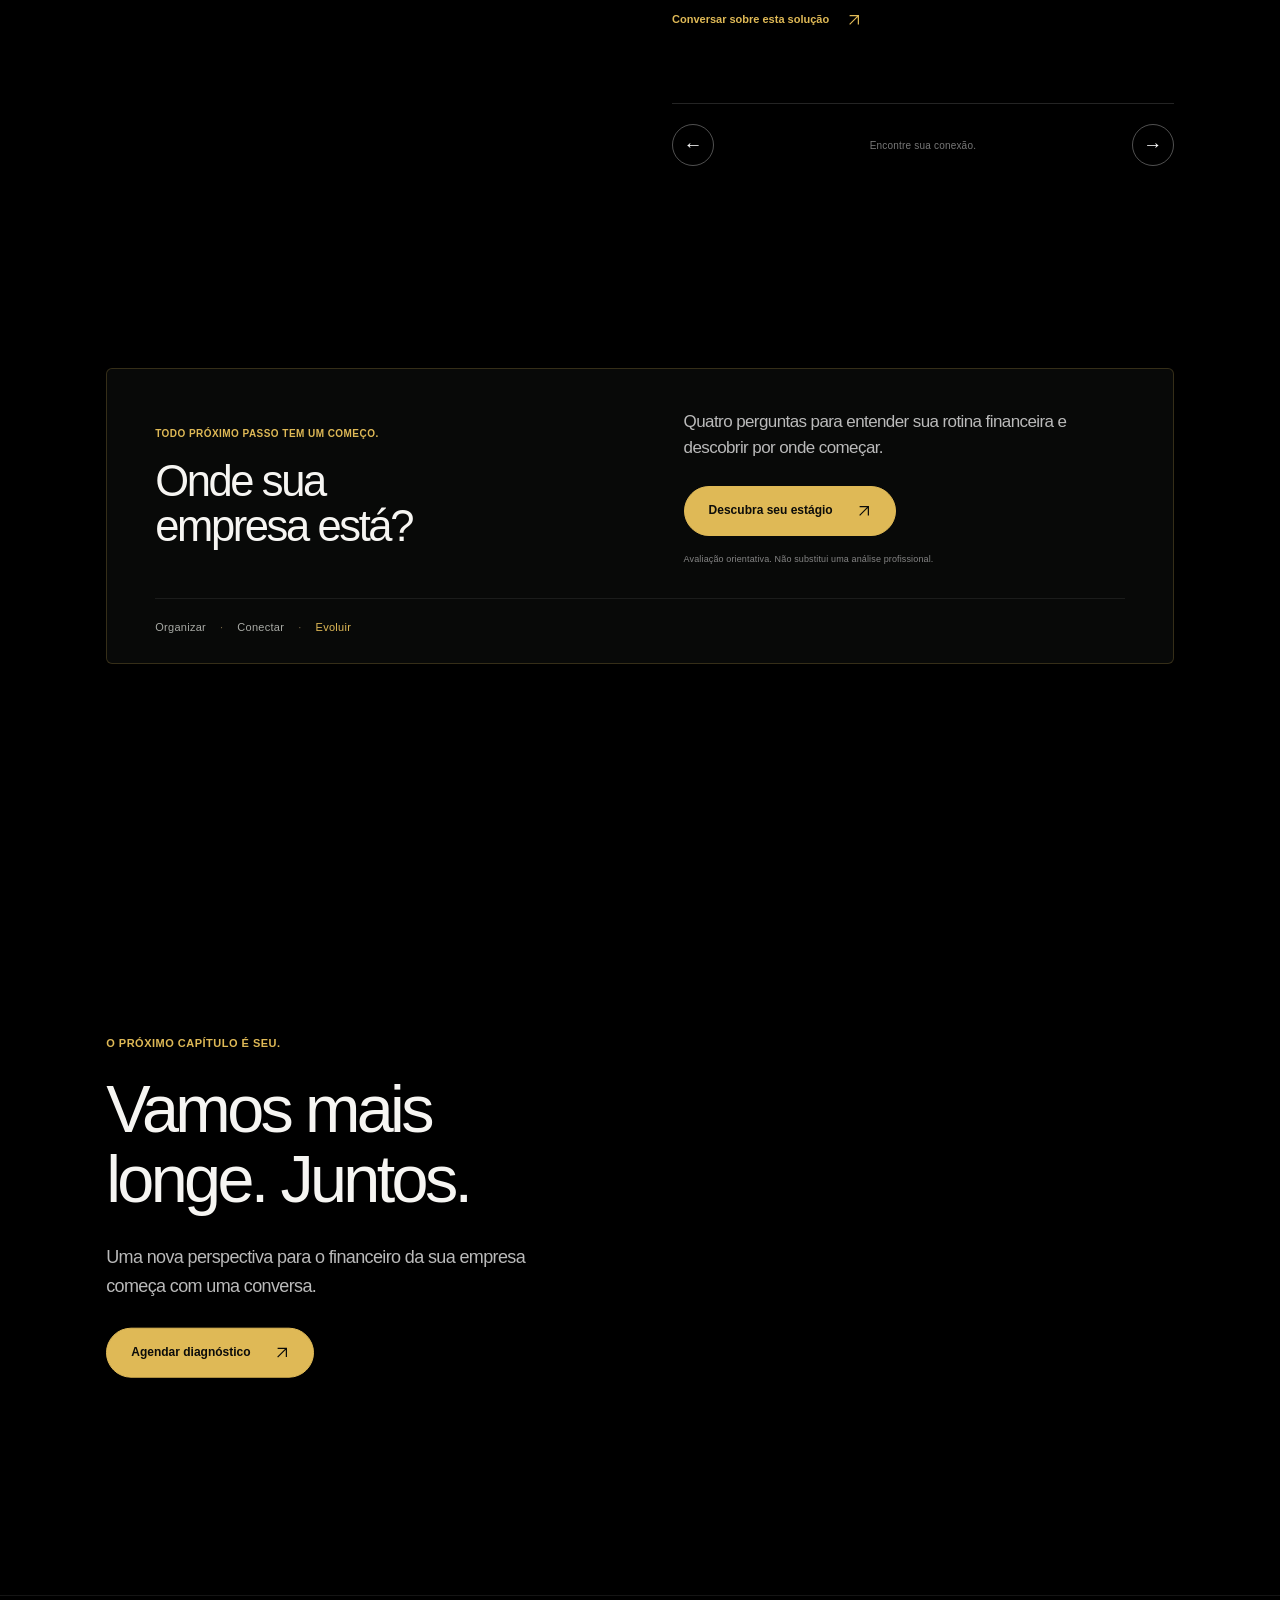
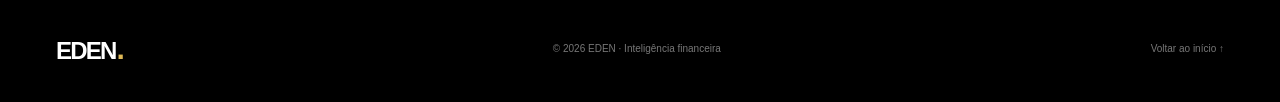
==== commit 6eaa7199: "Mantém partículas de fundo e forma logo EDEN no encerramento" ====
--- a/index.html
+++ b/index.html
@@ -13,11 +13,12 @@
   <meta property="og:locale" content="pt_BR">
   <link rel="canonical" href="https://edenfin.com.br/">
   <link rel="icon" type="image/svg+xml" href="favicon.svg">
+  <link rel="preload" href="eden-logo.svg" as="image" type="image/svg+xml">
   <title>EDEN — Clareza para ir além.</title>
-  <link rel="stylesheet" href="eden-story.css?v=6.0">
-  <script defer src="eden-scroll.js?v=6.0"></script>
-  <script defer src="eden-motion.js?v=6.0"></script>
-  <script defer src="eden-story.js?v=6.0"></script>
+  <link rel="stylesheet" href="eden-story.css?v=7.0">
+  <script defer src="eden-scroll.js?v=7.0"></script>
+  <script defer src="eden-motion.js?v=7.0"></script>
+  <script defer src="eden-story.js?v=7.0"></script>
 </head>
 <body>
   <a class="skip-link" href="#conteudo">Pular para o conteúdo</a>
@@ -155,13 +156,15 @@
       </div>
     </section>
 
-    <section class="story-section story-center final-section" id="conversar" data-scene="ribbon" aria-labelledby="contactTitle">
+    <section class="story-section story-left final-section" id="conversar" data-scene="ribbon" aria-labelledby="contactTitle" aria-describedby="finalBrandDescription">
       <div class="story-panel final-copy">
         <p class="eyebrow">O próximo capítulo é seu.</p>
         <h2 id="contactTitle">Vamos mais<br>longe. Juntos.</h2>
         <p class="body-copy">Uma nova perspectiva para o financeiro da sua empresa começa com uma conversa.</p>
         <a class="button" href="contato.html">Agendar diagnóstico <svg class="arrow-icon" width="14" height="14" viewBox="0 0 16 16" fill="none" aria-hidden="true"><path d="M3 13 13 3M3 3h10v10" stroke="currentColor" stroke-width="1.4"/></svg></a>
       </div>
+      <span class="visually-hidden" id="finalBrandDescription">Partículas formam a logo EDEN — Outsourcing Financeiro.</span>
+      <img class="final-logo-fallback" src="eden-logo.svg" width="512" height="512" alt="EDEN — Outsourcing Financeiro">
     </section>
   </main>
 
--- a/eden-story.css
+++ b/eden-story.css
@@ -221,3 +221,21 @@
 .final-copy h2, .final-copy .body-copy, .final-copy .eyebrow {
   text-shadow: 0 2px 8px #000, 0 0 24px #000;
 }
+
+/* The closing sculpture now forms EDEN's own crest and wordmark. */
+.final-section { text-align: left; }
+.final-copy .body-copy { margin-left: 0; margin-right: 0; }
+.final-logo-fallback { display: none; }
+.visually-hidden { position: absolute; width: 1px; height: 1px; padding: 0; margin: -1px; overflow: hidden; clip-path: inset(50%); white-space: nowrap; border: 0; }
+.art-unavailable .final-logo-fallback { display: block; width: min(38vw, 440px); height: auto; }
+@media (min-width: 761px) {
+  .final-copy { width: 43%; max-width: 590px; }
+  .final-copy h2 { font-size: clamp(50px, 5.2vw, 82px); }
+  .art-unavailable .final-section { justify-content: space-between; gap: 50px; }
+}
+@media (max-width: 760px) {
+  .final-section { padding-top: 140px; min-height: max(1080px, 125svh); }
+  .final-copy { width: 100%; }
+  .art-unavailable .final-section { display: block; }
+  .art-unavailable .final-logo-fallback { width: min(100%, 340px); margin: 60px auto 0; }
+}
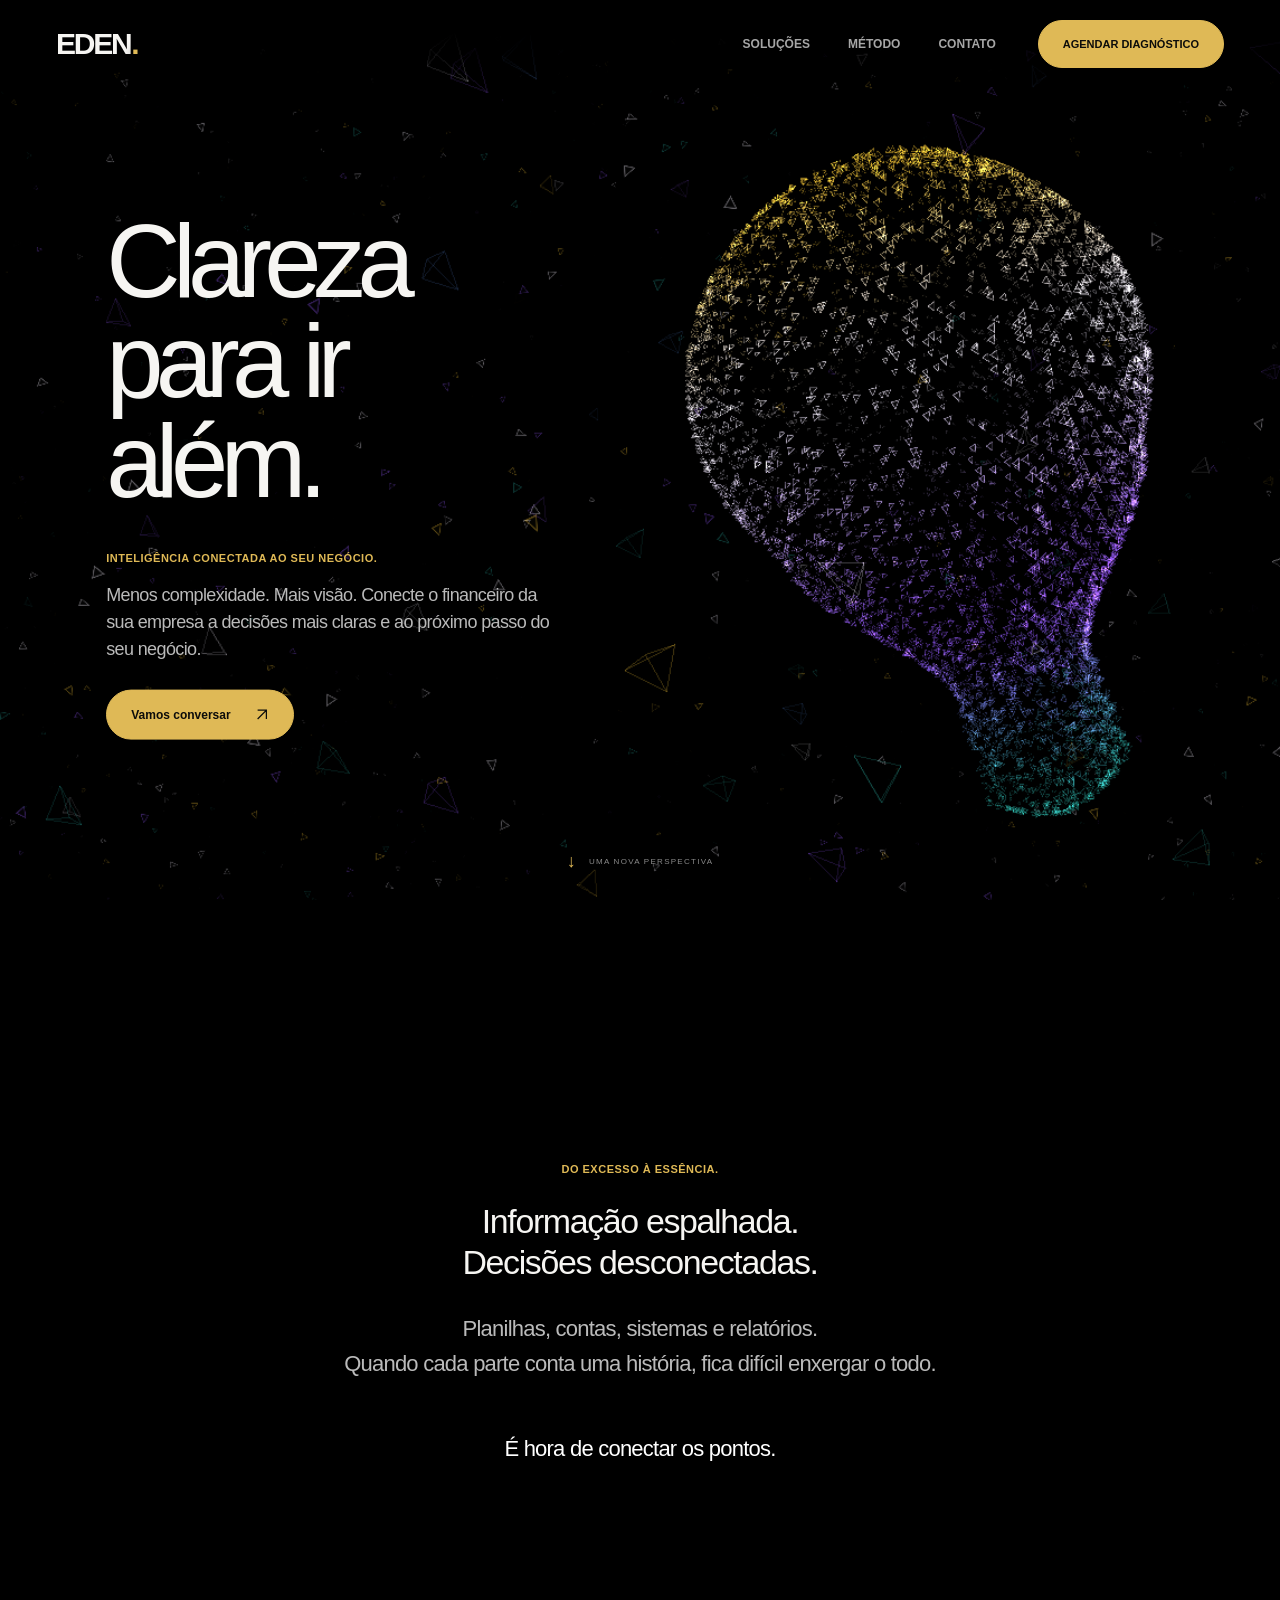
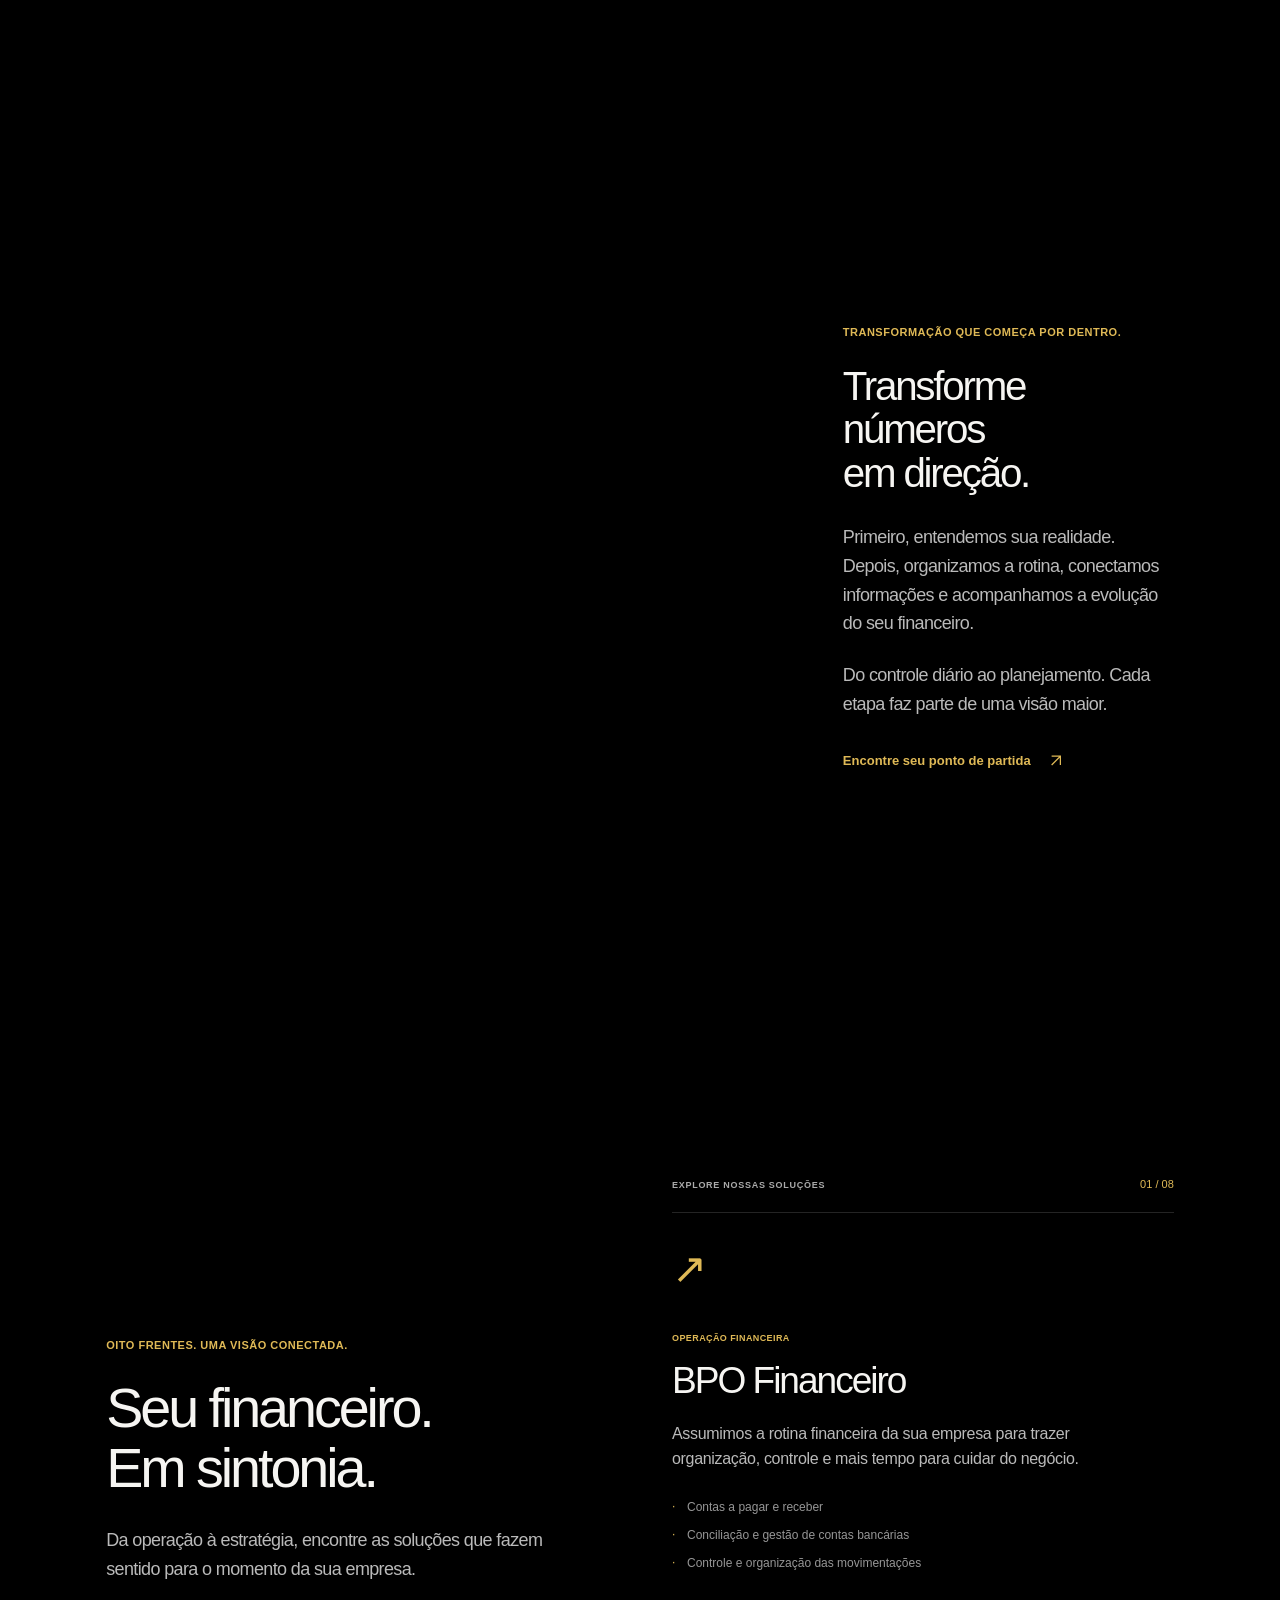
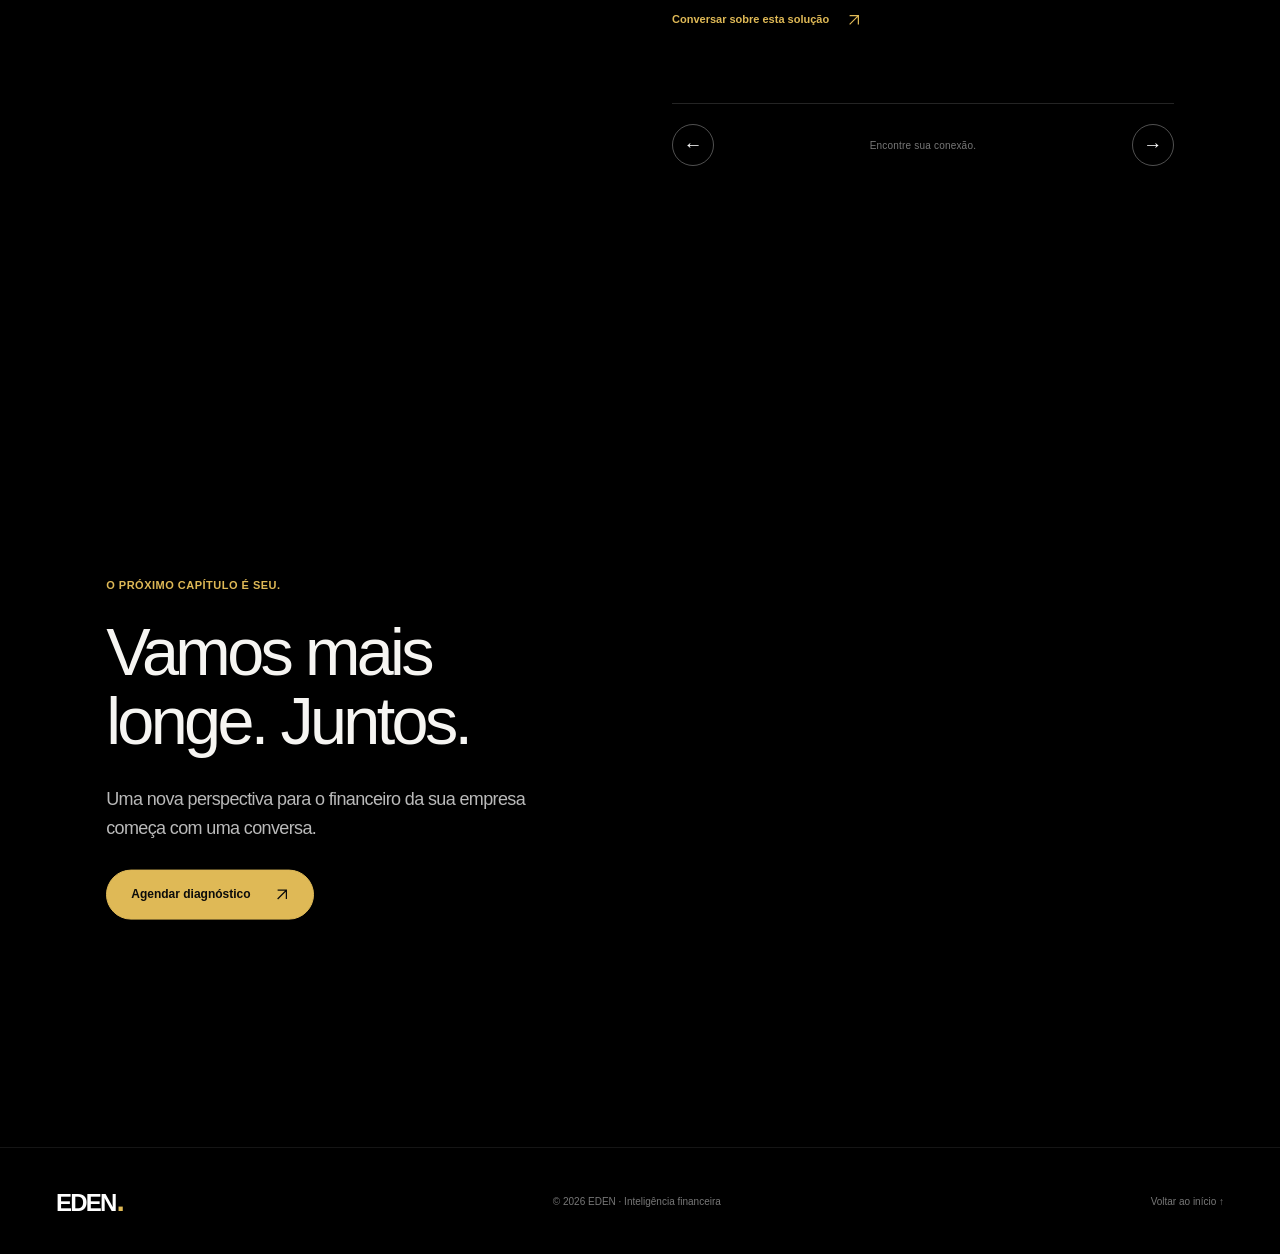
==== commit e31917cd: "Atualiza animações financeiras e simplifica navegação" ====
--- a/index.html
+++ b/index.html
@@ -14,11 +14,12 @@
   <link rel="canonical" href="https://edenfin.com.br/">
   <link rel="icon" type="image/svg+xml" href="favicon.svg">
   <link rel="preload" href="eden-logo.svg" as="image" type="image/svg+xml">
+  <link rel="preload" href="eden-growth.svg" as="image" type="image/svg+xml">
   <title>EDEN — Clareza para ir além.</title>
-  <link rel="stylesheet" href="eden-story.css?v=7.0">
-  <script defer src="eden-scroll.js?v=7.0"></script>
-  <script defer src="eden-motion.js?v=7.0"></script>
-  <script defer src="eden-story.js?v=7.0"></script>
+  <link rel="stylesheet" href="eden-story.css?v=8.0">
+  <script defer src="eden-scroll.js?v=8.0"></script>
+  <script defer src="eden-motion.js?v=8.0"></script>
+  <script defer src="eden-story.js?v=8.0"></script>
 </head>
 <body>
   <a class="skip-link" href="#conteudo">Pular para o conteúdo</a>
@@ -28,7 +29,7 @@
       <div class="nav-middle" id="navMiddle">
         <a href="#solucoes">Soluções</a>
         <a href="#metodo">Método</a>
-        <a href="#diagnostico">Diagnóstico</a>
+        <a href="#conversar">Contato</a>
       </div>
       <div class="nav-actions">
         <a class="button nav-cta" href="contato.html">Agendar diagnóstico</a>
@@ -60,7 +61,7 @@
       </div>
     </section>
 
-    <section class="story-section story-right" id="metodo" data-scene="bulb" aria-labelledby="methodTitle">
+    <section class="story-section story-right" id="metodo" data-scene="growth" aria-labelledby="methodTitle" aria-describedby="growthDescription">
       <div class="story-panel">
         <p class="eyebrow">Transformação que começa por dentro.</p>
         <h2 id="methodTitle">Transforme<br>números<br>em direção.</h2>
@@ -68,6 +69,8 @@
         <p class="body-copy">Do controle diário ao planejamento. Cada etapa faz parte de uma visão maior.</p>
         <a class="text-link" href="contato.html">Encontre seu ponto de partida <svg class="arrow-icon" width="14" height="14" viewBox="0 0 16 16" fill="none" aria-hidden="true"><path d="M3 13 13 3M3 3h10v10" stroke="currentColor" stroke-width="1.4"/></svg></a>
       </div>
+      <span class="visually-hidden" id="growthDescription">Gráfico de barras em crescimento com seta ascendente.</span>
+      <img class="growth-fallback" src="eden-growth.svg" width="600" height="420" alt="Gráfico de barras em crescimento com seta ascendente">
     </section>
 
 
@@ -141,21 +144,6 @@
       </div>
     </section>
 
-    <section class="story-section diagnosis-section" id="diagnostico" data-scene="ambient" aria-labelledby="diagnosisTitle">
-      <div class="diagnosis-card story-panel">
-        <div class="diagnosis-copy">
-          <p class="eyebrow">Todo próximo passo tem um começo.</p>
-          <h2 id="diagnosisTitle">Onde sua<br>empresa está?</h2>
-        </div>
-        <div class="diagnosis-action">
-          <p class="body-copy">Quatro perguntas para entender sua rotina financeira e descobrir por onde começar.</p>
-          <button class="button" type="button" data-open-quiz>Descubra seu estágio <svg class="arrow-icon" width="14" height="14" viewBox="0 0 16 16" fill="none" aria-hidden="true"><path d="M3 13 13 3M3 3h10v10" stroke="currentColor" stroke-width="1.4"/></svg></button>
-          <p class="small-note">Avaliação orientativa. Não substitui uma análise profissional.</p>
-        </div>
-        <div class="diagnosis-pillars" aria-label="Pilares da gestão financeira"><span>Organizar</span><span aria-hidden="true">·</span><span>Conectar</span><span aria-hidden="true">·</span><span>Evoluir</span></div>
-      </div>
-    </section>
-
     <section class="story-section story-left final-section" id="conversar" data-scene="ribbon" aria-labelledby="contactTitle" aria-describedby="finalBrandDescription">
       <div class="story-panel final-copy">
         <p class="eyebrow">O próximo capítulo é seu.</p>
@@ -170,10 +158,6 @@
 
   <footer class="site-footer"><a class="wordmark" href="#inicio" aria-label="EDEN — voltar ao início">EDEN<span aria-hidden="true">.</span></a><p>© <span id="currentYear">2026</span> EDEN · Inteligência financeira</p><a class="footer-top" href="#inicio">Voltar ao início ↑</a></footer>
 
-  <dialog class="quiz-dialog" id="quizModal" aria-labelledby="quizTitle" aria-describedby="quizNote">
-    <div class="quiz-top"><span class="eyebrow">Uma nova perspectiva</span><button class="dialog-close" type="button" aria-label="Fechar avaliação">×</button></div>
-    <div id="quizBody"><h2 id="quizTitle" tabindex="-1">Qual é o estágio da sua empresa?</h2><p>A avaliação está disponível com JavaScript habilitado.</p></div>
-    <p id="quizNote" class="small-note">Resultado orientativo, baseado nas suas respostas. Não é um diagnóstico profissional.</p>
-  </dialog>
+
 </body>
 </html>
--- a/eden-story.css
+++ b/eden-story.css
@@ -1,7 +1,7 @@
 /* EDEN — a continuous, particle-led story. No external fonts or UI dependencies. */
 :root { color-scheme: dark; --gold: #dfb956; --text: #f6f5f2; --muted: #bababa; --border: #ffffff24; font-family: Arial, Helvetica, sans-serif; background: #000; color: var(--text); }
 * { box-sizing: border-box; }
-html { scroll-behavior: smooth; scroll-padding-top: 110px; }
+html { scroll-behavior: smooth; scroll-padding-top: 88px; }
 body { margin: 0; background: #000; overflow-x: clip; }
 a { color: inherit; text-decoration: none; }
 button, input { font: inherit; }
@@ -15,9 +15,9 @@
 h1, h2, h3, p { margin: 0; }
 .skip-link { position: fixed; top: 14px; left: 20px; z-index: 100; padding: 14px 20px; color: #000; background: var(--gold); transform: translateY(-150%); }
 .skip-link:focus { transform: none; }
-.site-header { position: fixed; top: 0; left: 0; width: 100%; z-index: 30; transition: background .25s; }
-.site-header.is-scrolled { background: #050505f2; }
-.nav-shell { width: calc(100% - 112px); max-width: 1820px; height: 112px; margin: auto; display: flex; align-items: center; gap: 42px; }
+.site-header { position: fixed; top: 0; left: 0; width: 100%; z-index: 30; background: transparent; }
+.nav-shell { width: calc(100% - 112px); max-width: 1820px; height: 88px; margin: auto; display: flex; align-items: center; gap: 42px; }
+.site-header .wordmark, .nav-middle a { text-shadow: 0 1px 8px #000; }
 .wordmark { display: inline-flex; align-items: baseline; gap: 1px; font-size: 30px; letter-spacing: -.075em; font-weight: 600; }
 .wordmark span { color: var(--gold); font-size: 30px; margin-top: 0; }
 .nav-middle { display: flex; gap: 38px; margin-left: auto; }
@@ -79,17 +79,6 @@
 .carousel-controls > span { font-size: 10px; letter-spacing: .02em; color: #777; }
 .arrow-button { width: 42px; height: 42px; color: #fff; border: 1px solid #ffffff50; background: transparent; border-radius: 50%; font-size: 19px; transition: color .2s, border-color .2s; }
 .arrow-button:hover { color: var(--gold); border-color: var(--gold); }
-/* One compact diagnosis block keeps the question, explanation and action together. */
-.diagnosis-section { min-height: 0; padding-top: 76px; padding-bottom: 76px; }
-.diagnosis-card.story-panel { display: grid; grid-template-columns: 1fr .95fr; align-items: center; gap: 32px 64px; width: 100%; max-width: 1120px; margin: 0 auto; padding: 40px 48px 28px; border: 1px solid #dfb95635; border-radius: 6px; background: #090a09f5; }
-.diagnosis-copy .eyebrow { margin-bottom: 18px; font-size: 10px; }
-.diagnosis-card h2 { font-size: clamp(38px, 3.4vw, 52px); line-height: 1.04; margin: 0; }
-.diagnosis-action .body-copy { font-size: 17px; line-height: 1.5; margin-bottom: 22px; max-width: 410px; }
-.diagnosis-action .small-note { margin-top: 16px; max-width: 370px; font-size: 9px; }
-.diagnosis-pillars { grid-column: 1 / -1; display: flex; align-items: center; gap: 14px; padding-top: 22px; border-top: 1px solid #ffffff14; color: #a8aaa5; font-size: 11px; line-height: 1.2; letter-spacing: .025em; }
-.diagnosis-pillars [aria-hidden] { color: #756546; }
-.diagnosis-pillars span:last-child { color: var(--gold); }
-.small-note { font-size: 10px; line-height: 1.6; color: #858585; letter-spacing: .015em; margin-top: 20px; max-width: 370px; }
 .final-section { min-height: 95svh; }
 .final-copy { width: 75%; max-width: 980px; }
 .final-copy h2 { font-size: clamp(74px, 8vw, 150px); }
@@ -103,32 +92,9 @@
 .story-panel.story-drift:focus-within { opacity: 1; }
 @keyframes card-enter { from { opacity: .35; transform: translateX(14px); } to { opacity: 1; transform: translateX(0); } }
 @media (prefers-reduced-motion: no-preference) { .service-card.is-changing { animation: card-enter .35s ease both; } }
-body.dialog-open { overflow: hidden; }
-.quiz-dialog { color: var(--text); background: #0b0b0b; border: 1px solid #ffffff30; border-radius: 2px; padding: 30px; width: min(620px, calc(100% - 32px)); max-height: calc(100svh - 40px); overflow: auto; }
-.quiz-dialog::backdrop { background: #000e; }
-.quiz-top { display: flex; align-items: center; justify-content: space-between; gap: 20px; margin-bottom: 24px; }
-.quiz-top .eyebrow { margin: 0; font-size: 9px; }
-.dialog-close { background: transparent; border: 1px solid #ffffff30; color: #fff; width: 36px; height: 36px; font-size: 25px; font-weight: 400; border-radius: 50%; }
-.quiz-dialog h2 { font-size: 38px; margin-bottom: 20px; }
-.quiz-dialog h2:focus { outline: none; }
-.quiz-count { color: #8c8c8c; font-size: 10px; text-transform: uppercase; letter-spacing: .08em; margin-bottom: 16px; }
-.quiz-progress { height: 2px; background: #ffffff20; margin-bottom: 28px; }
-.quiz-progress span { display: block; height: 100%; background: var(--gold); transition: width .2s; }
-.quiz-choices { border: 0; padding: 0; margin: 20px 0 28px; display: grid; gap: 9px; }
-.quiz-choices legend { color: #aaa; font-size: 12px; line-height: 1.5; margin-bottom: 16px; }
-.quiz-choice { display: flex; align-items: flex-start; gap: 12px; border: 1px solid #ffffff25; padding: 15px; color: #bcbcbc; font-size: 13px; line-height: 1.5; cursor: pointer; transition: border-color .2s, color .2s; }
-.quiz-choice:has(input:checked) { color: #fff; border-color: var(--gold); background: #dfb9560a; }
-.quiz-choice input { flex: 0 0 auto; margin: 3px 0 0; accent-color: var(--gold); }
-.quiz-buttons { display: flex; justify-content: space-between; align-items: center; gap: 15px; }
-.quiz-back { color: #aaa; border: 0; background: none; padding: 12px 0; font-size: 12px; }
-.quiz-back:disabled { visibility: hidden; }
-.quiz-result-description { color: #bcbcbc; font-size: 16px; line-height: 1.6; margin-bottom: 25px; }
-.quiz-result-list { padding-left: 18px; color: #aaa; font-size: 13px; line-height: 1.7; margin-bottom: 30px; }
-.quiz-result-actions { display: flex; flex-wrap: wrap; align-items: center; gap: 15px; }
-.quiz-error { color: #e8c887; font-size: 12px; line-height: 1.6; margin-top: 15px; }
 @media (min-width: 1800px) { .story-section { padding-left: max(8.3vw, calc((100vw - 1600px) / 2)); padding-right: max(8.3vw, calc((100vw - 1600px) / 2)); } }
 @media (max-width: 1100px) and (min-width: 761px) {
-  .nav-shell { width: calc(100% - 64px); gap: 28px; height: 96px; }
+  .nav-shell { width: calc(100% - 64px); gap: 28px; height: 88px; }
   .nav-middle { gap: 24px; }
   .story-section { padding-left: 6vw; padding-right: 6vw; }
   .story-panel { width: 42%; }
@@ -139,18 +105,17 @@
   .solutions-intro { width: 43%; }
   .service-carousel { width: 48%; }
   .service-card h3 { font-size: 35px; }
-  .diagnosis-card.story-panel { gap: 30px; padding: 36px; }
   .story-statement, .final-copy { width: 90%; }
 }
 @media (max-width: 760px) {
-  html { scroll-padding-top: 88px; }
-  .nav-shell { width: calc(100% - 40px); height: 80px; gap: 16px; }
+  html { scroll-padding-top: 72px; }
+  .nav-shell { width: calc(100% - 40px); height: 72px; gap: 16px; }
   .wordmark { font-size: 25px; }
   .wordmark span { font-size: 26px; }
   .nav-actions { margin-left: auto; gap: 14px; }
   .nav-cta { padding: 13px 15px; font-size: 9px; }
   .mobile-menu-button { display: flex; }
-  .nav-middle { position: absolute; top: 78px; left: 0; width: 100%; margin: 0; padding: 26px 24px 30px; background: #050505; border-bottom: 1px solid #ffffff20; gap: 28px; visibility: hidden; opacity: 0; transform: translateY(-10px); pointer-events: none; transition: opacity .2s, transform .2s, visibility .2s; }
+  .nav-middle { position: absolute; top: 70px; left: 0; width: 100%; margin: 0; padding: 26px 24px 30px; background: #050505; border-bottom: 1px solid #ffffff20; gap: 28px; visibility: hidden; opacity: 0; transform: translateY(-10px); pointer-events: none; transition: opacity .2s, transform .2s, visibility .2s; }
   .nav-middle.is-open { opacity: 1; visibility: visible; transform: none; pointer-events: auto; }
   .nav-middle a { font-size: 10px; }
   .story-section { display: block; min-height: 1050px; min-height: max(1050px, 120svh); padding: 130px 24px 470px; }
@@ -177,23 +142,12 @@
   .service-symbol { margin-bottom: 24px; font-size: 36px; height: 40px; }
   .service-card h3 { font-size: 36px; }
   .service-card > p:not(.eyebrow) { font-size: 16px; }
-  .diagnosis-section { min-height: 0; padding: 48px 20px; }
-  .diagnosis-card.story-panel { width: 100%; max-width: 560px; grid-template-columns: 1fr; gap: 24px; padding: 28px 26px 24px; }
-  .diagnosis-copy .eyebrow { font-size: 9px; margin-bottom: 16px; }
-  .diagnosis-card h2 { font-size: clamp(39px, 9.3vw, 50px); margin-bottom: 0; }
-  .diagnosis-action .body-copy { font-size: 16px; line-height: 1.5; margin-bottom: 20px; }
-  .diagnosis-action .small-note { margin-top: 14px; font-size: 9px; }
-  .diagnosis-pillars { gap: 13px; padding-top: 20px; font-size: 10px; }
-  .small-note { font-size: 10px; }
   .final-section { display: flex; align-items: flex-start; padding-top: 160px; min-height: max(900px, 105svh); }
   .final-copy h2 { font-size: clamp(65px, 13.6vw, 90px); }
   .final-copy .body-copy { font-size: 18px; }
   .site-footer { padding: 30px 24px; display: grid; grid-template-columns: 1fr auto; gap: 24px; }
   .site-footer p { grid-row: 2; grid-column: 1 / -1; font-size: 9px; }
   .footer-top { font-size: 9px; }
-  .quiz-dialog { padding: 23px; }
-  .quiz-dialog h2 { font-size: 32px; }
-  .quiz-choice { padding: 12px; font-size: 12px; }
 }
 @media (max-width: 370px) { .nav-shell { width: calc(100% - 30px); gap: 10px; } .wordmark { font-size: 23px; gap: 4px; } .nav-actions { gap: 8px; } .nav-cta { font-size: 8px; padding: 12px; } .story-section { padding-left: 20px; padding-right: 20px; } h1 { font-size: 76px; } h2 { font-size: 51px; } }
 @media (prefers-reduced-motion: reduce) { html { scroll-behavior: auto; } .story-panel.story-drift { opacity: 1; transform: none; } *, *::before, *::after { animation: none !important; transition: none !important; } }
@@ -239,3 +193,8 @@
   .art-unavailable .final-section { display: block; }
   .art-unavailable .final-logo-fallback { width: min(100%, 340px); margin: 60px auto 0; }
 }
+
+.growth-fallback { display: none; }
+.art-unavailable .growth-fallback { display: block; width: min(44vw, 600px); height: auto; order: -1; }
+.art-unavailable #metodo { justify-content: space-between; gap: 40px; }
+@media (max-width: 760px) { .art-unavailable .growth-fallback { width: 100%; margin: 45px auto 0; } }
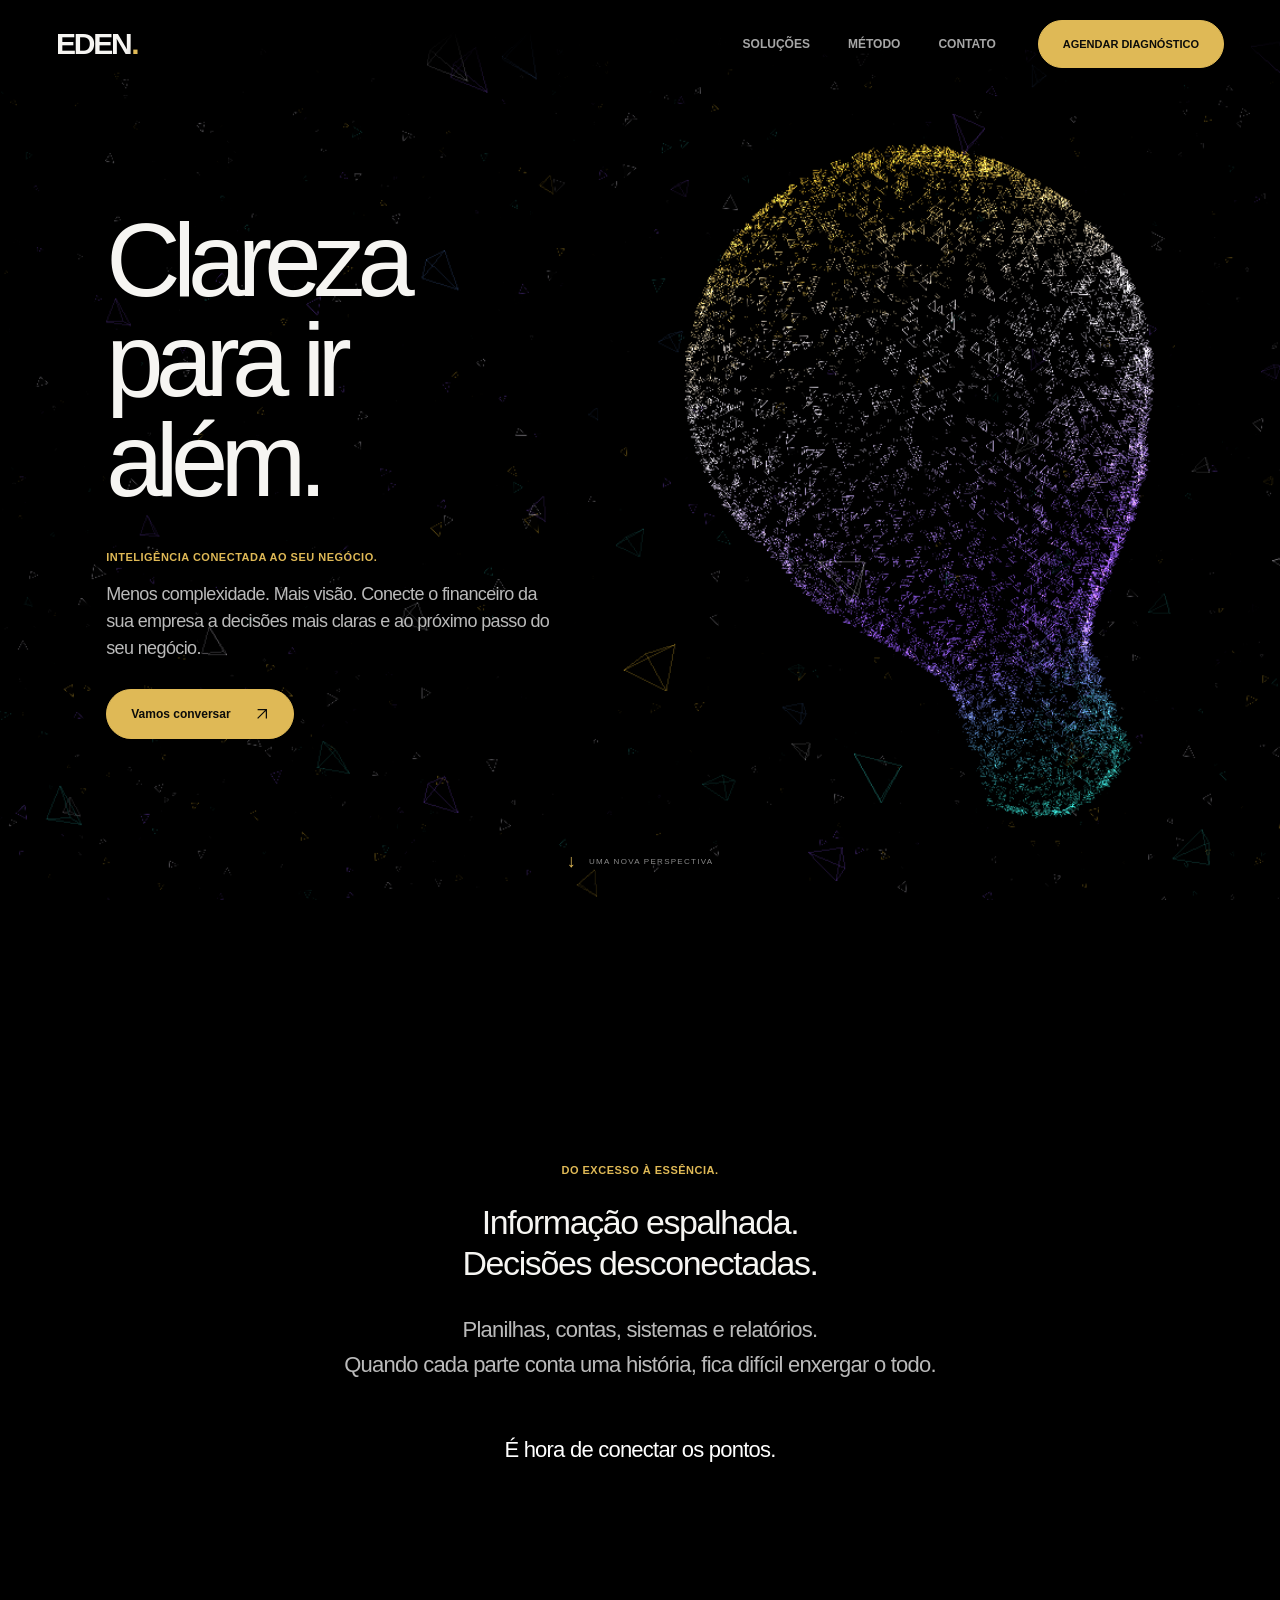
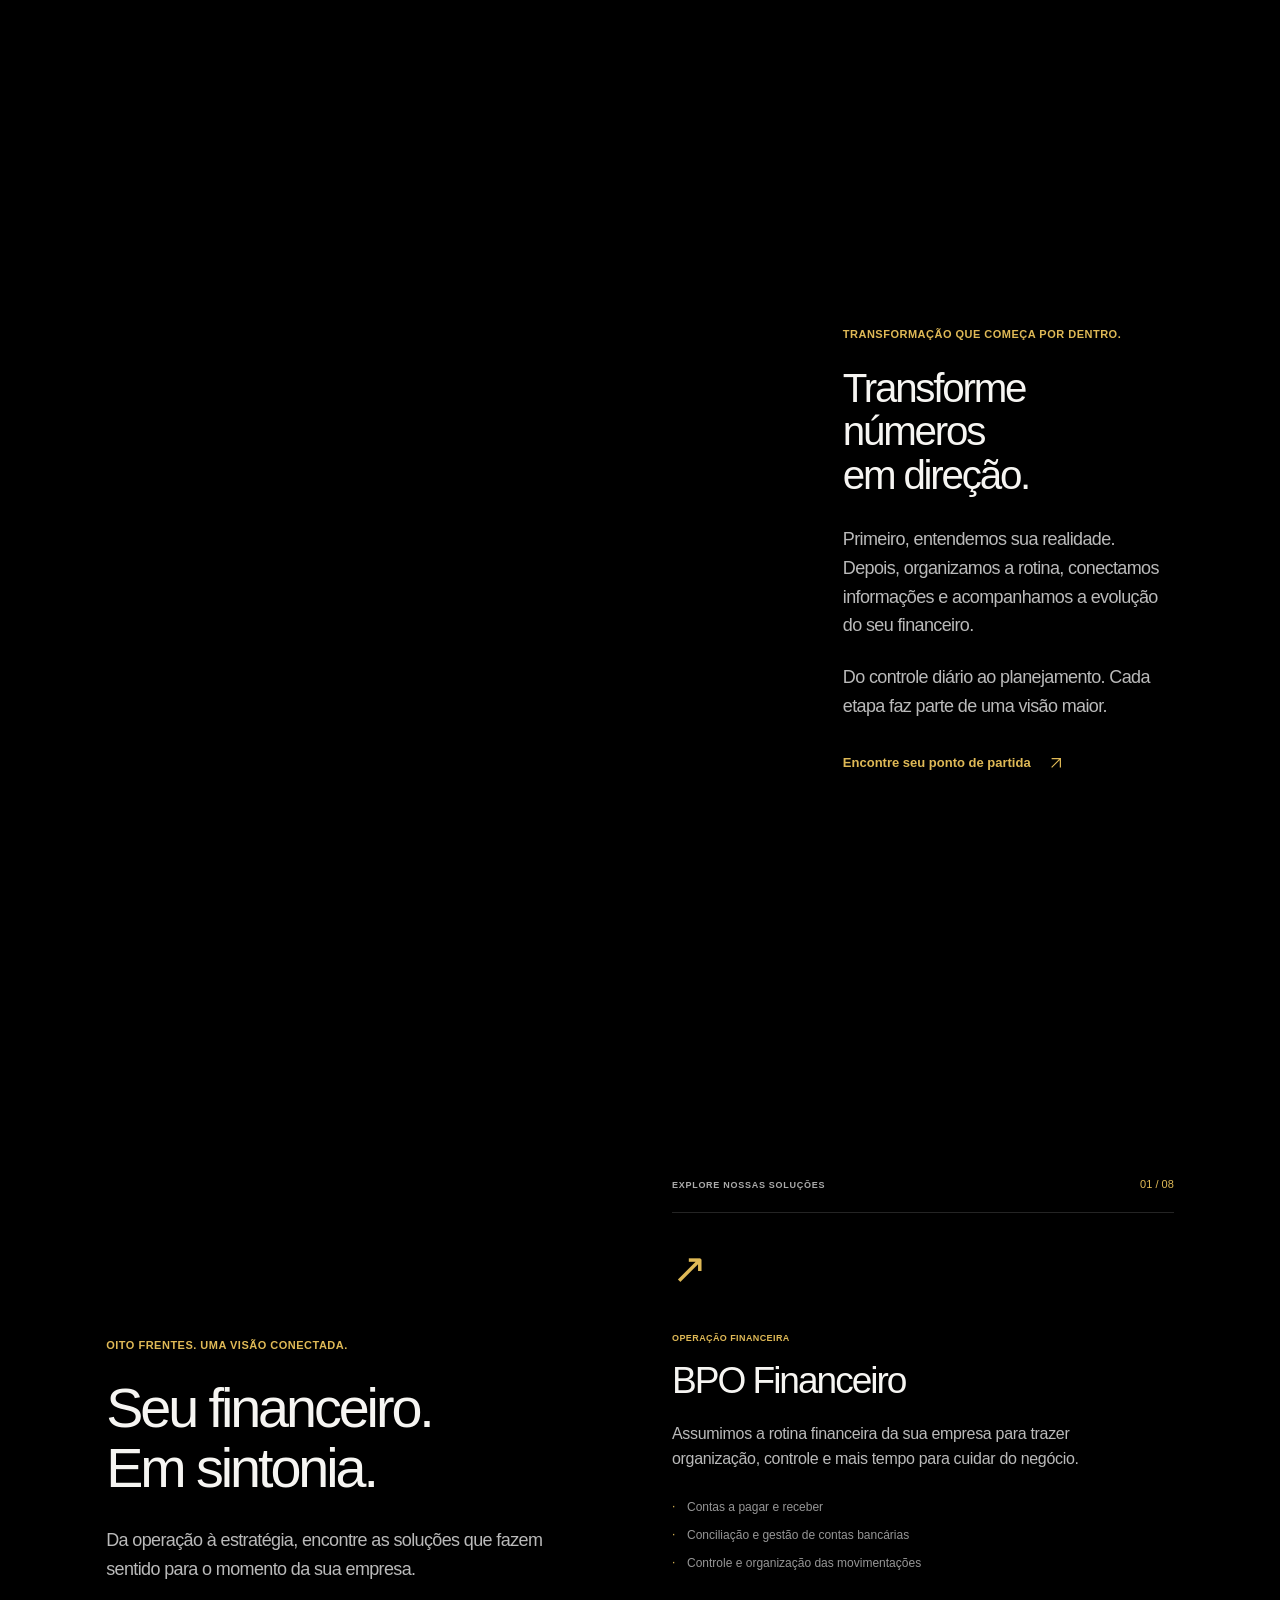
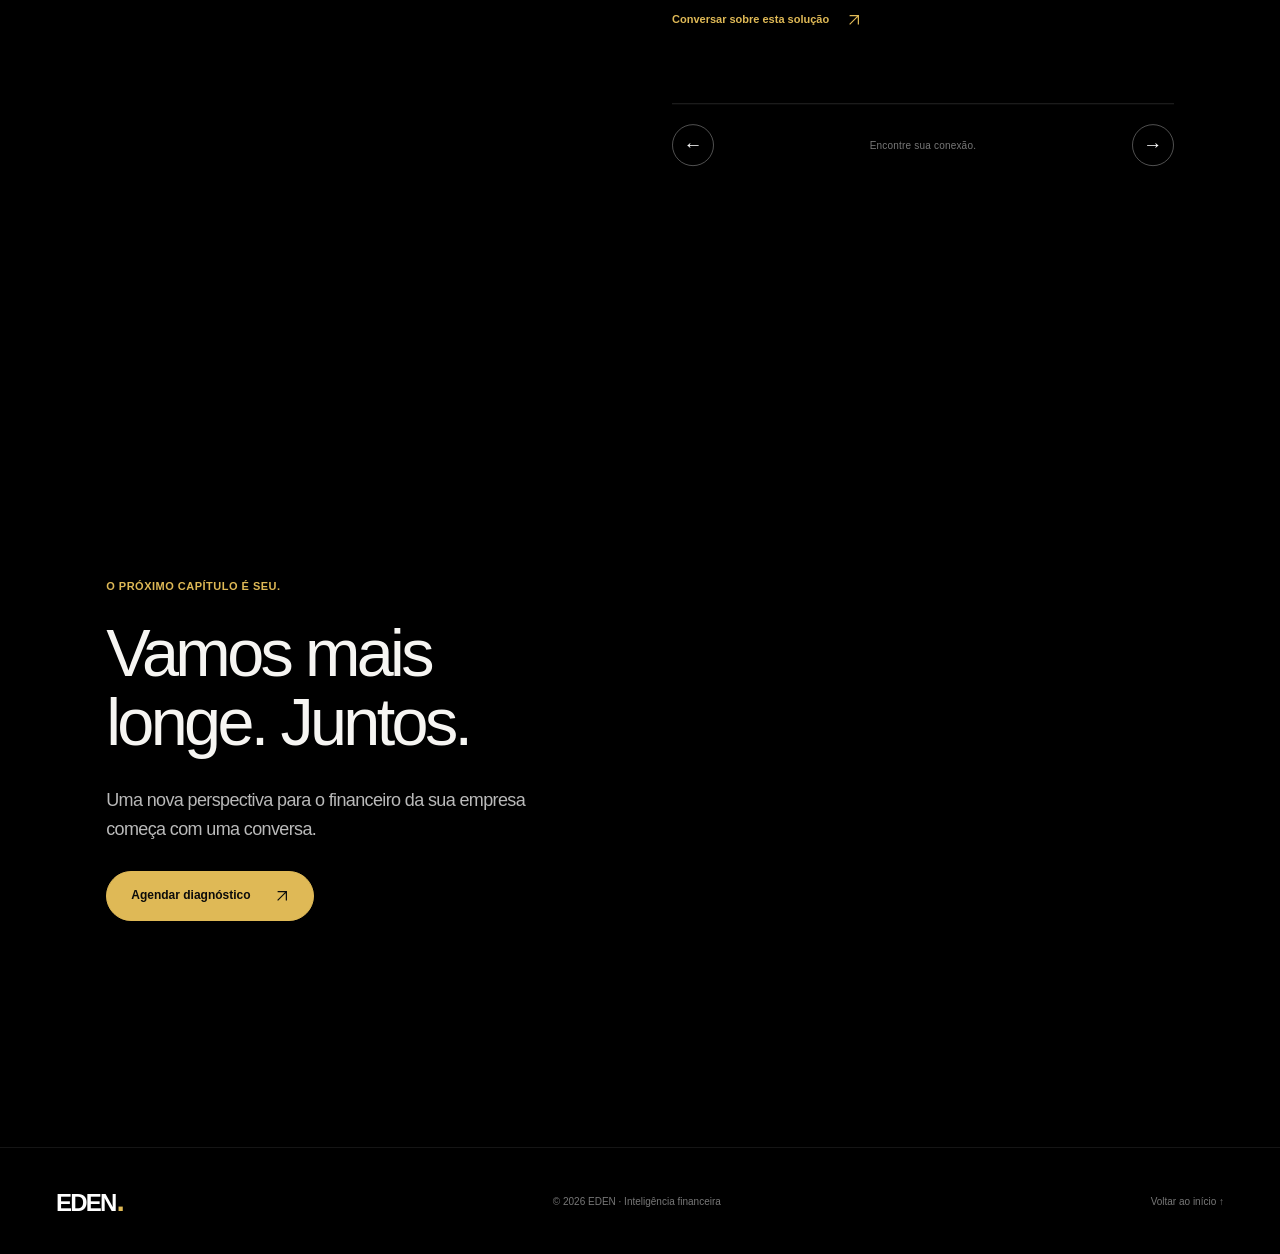
==== commit 43b0eb4e: "Sincroniza cenas ao scroll e anima página de contato" ====
--- a/index.html
+++ b/index.html
@@ -16,10 +16,10 @@
   <link rel="preload" href="eden-logo.svg" as="image" type="image/svg+xml">
   <link rel="preload" href="eden-growth.svg" as="image" type="image/svg+xml">
   <title>EDEN — Clareza para ir além.</title>
-  <link rel="stylesheet" href="eden-story.css?v=8.0">
-  <script defer src="eden-scroll.js?v=8.0"></script>
-  <script defer src="eden-motion.js?v=8.0"></script>
-  <script defer src="eden-story.js?v=8.0"></script>
+  <link rel="stylesheet" href="eden-story.css?v=9.0">
+  <script defer src="eden-scroll.js?v=9.0"></script>
+  <script defer src="eden-motion.js?v=9.0"></script>
+  <script defer src="eden-story.js?v=9.0"></script>
 </head>
 <body>
   <a class="skip-link" href="#conteudo">Pular para o conteúdo</a>
@@ -56,7 +56,7 @@
       <div class="story-panel story-statement">
         <p class="eyebrow">Do excesso à essência.</p>
         <h2 id="scenarioTitle">Informação espalhada.<br>Decisões desconectadas.</h2>
-        <p class="body-copy">Planilhas, contas, sistemas e relatórios.<br>Quando cada parte conta uma história, fica difícil enxergar o todo.</p>
+        <p class="body-copy"><span class="story-line">Planilhas, contas, sistemas e relatórios.</span><span class="story-line">Quando cada parte conta uma história, fica difícil enxergar o todo.</span></p>
         <p class="body-copy statement-end">É hora de conectar os pontos.</p>
       </div>
     </section>
--- a/eden-story.css
+++ b/eden-story.css
@@ -87,9 +87,13 @@
 .site-footer .wordmark { color: #fff; font-size: 24px; }
 .site-footer p, .footer-top { font-size: 10px; line-height: 1.5; }
 .footer-top:hover { color: #fff; }
-/* Panel transforms remain independent from the native document scroll. */
-.story-panel.story-drift { transform: translate3d(0, var(--story-y, 0px), 0); opacity: var(--story-opacity, 1); }
-.story-panel.story-drift:focus-within { opacity: 1; }
+/* The reading interval is shared with the particle scene. All values are
+   assigned from the current scroll offset, with no delayed CSS transition. */
+.story-drift { opacity: var(--story-opacity, 1); }
+.story-drift[inert] { pointer-events: none; }
+.story-beat { opacity: var(--beat-opacity, 1); transform: translate3d(0, var(--beat-y, 0px), 0); transition: none; }
+.story-line { display: block; }
+
 @keyframes card-enter { from { opacity: .35; transform: translateX(14px); } to { opacity: 1; transform: translateX(0); } }
 @media (prefers-reduced-motion: no-preference) { .service-card.is-changing { animation: card-enter .35s ease both; } }
 @media (min-width: 1800px) { .story-section { padding-left: max(8.3vw, calc((100vw - 1600px) / 2)); padding-right: max(8.3vw, calc((100vw - 1600px) / 2)); } }
@@ -150,7 +154,7 @@
   .footer-top { font-size: 9px; }
 }
 @media (max-width: 370px) { .nav-shell { width: calc(100% - 30px); gap: 10px; } .wordmark { font-size: 23px; gap: 4px; } .nav-actions { gap: 8px; } .nav-cta { font-size: 8px; padding: 12px; } .story-section { padding-left: 20px; padding-right: 20px; } h1 { font-size: 76px; } h2 { font-size: 51px; } }
-@media (prefers-reduced-motion: reduce) { html { scroll-behavior: auto; } .story-panel.story-drift { opacity: 1; transform: none; } *, *::before, *::after { animation: none !important; transition: none !important; } }
+@media (prefers-reduced-motion: reduce) { html { scroll-behavior: auto; } .story-drift, .story-beat { opacity: 1; transform: none; } *, *::before, *::after { animation: none !important; transition: none !important; } }
 /* Later chapters leave the composition in the foreground, as in the reference. */
 @media (min-width: 761px) {
   .story-panel { width: 31%; max-width: 440px; }
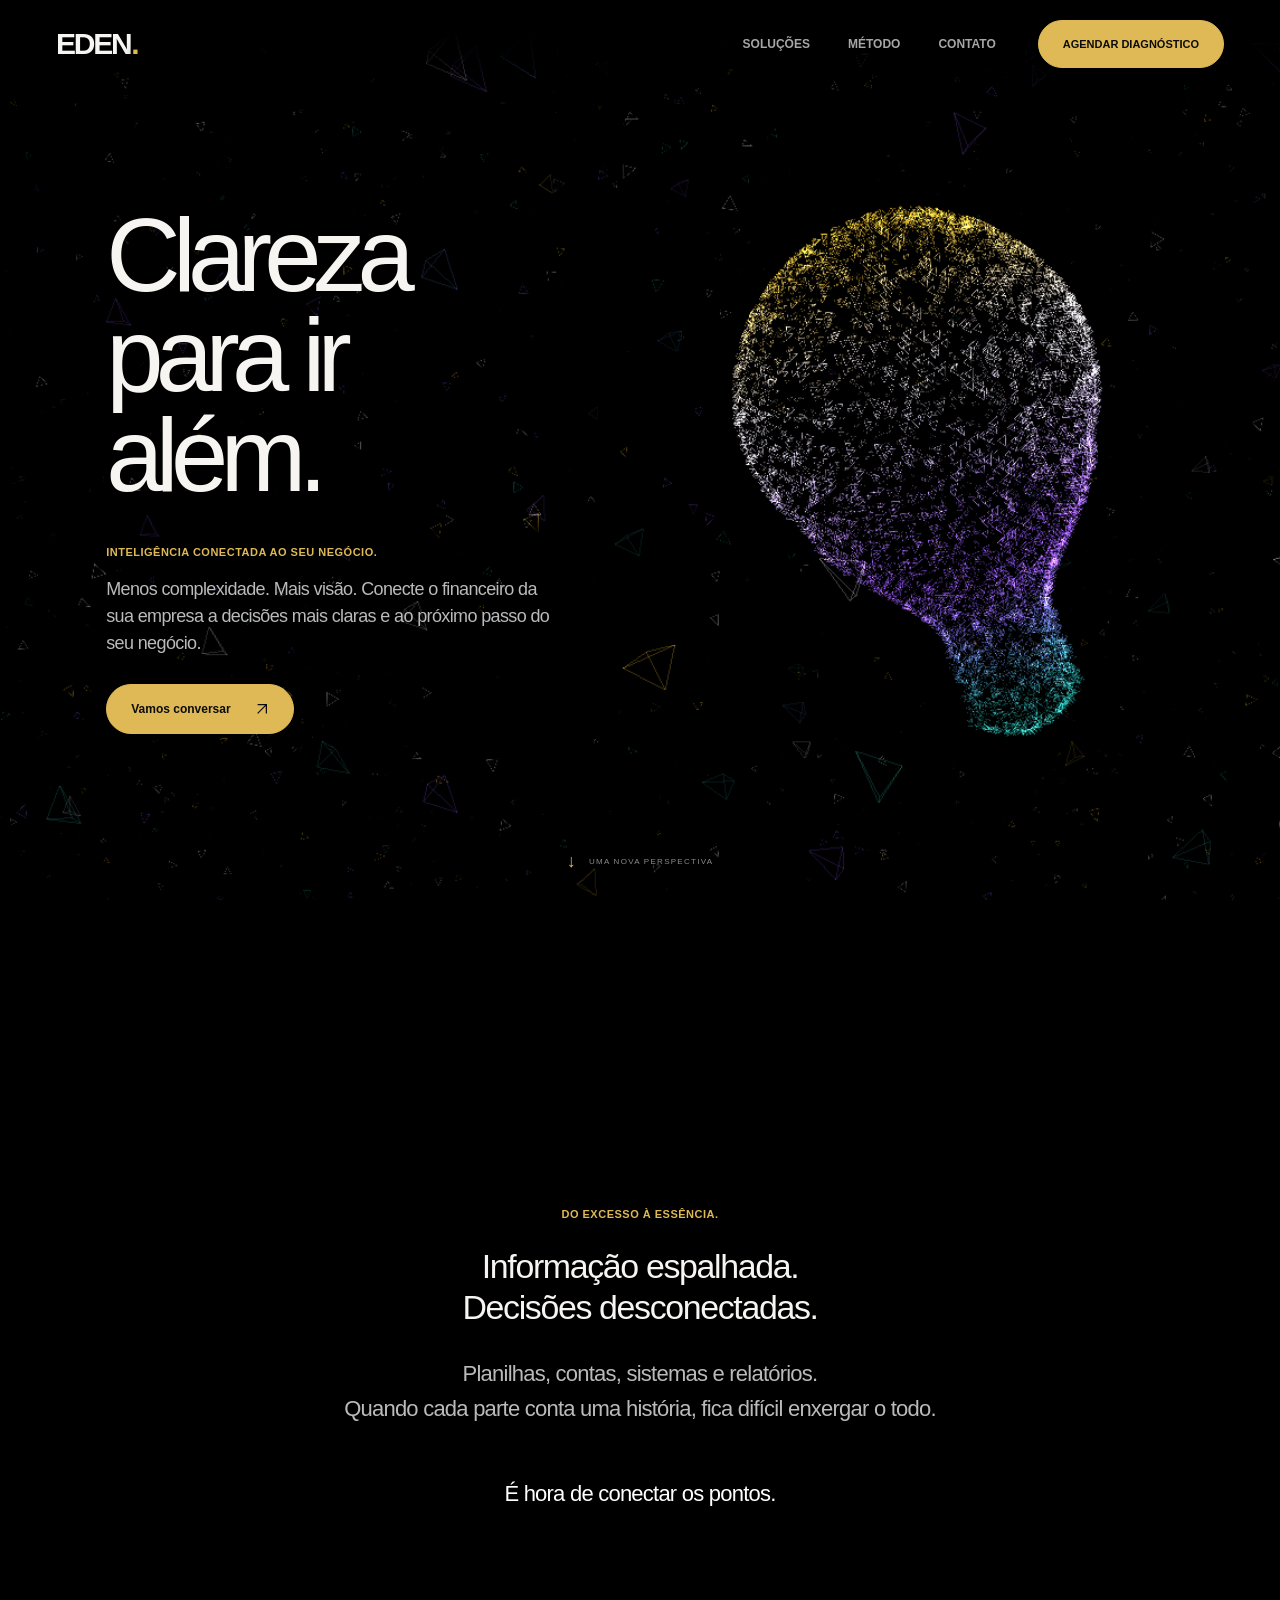
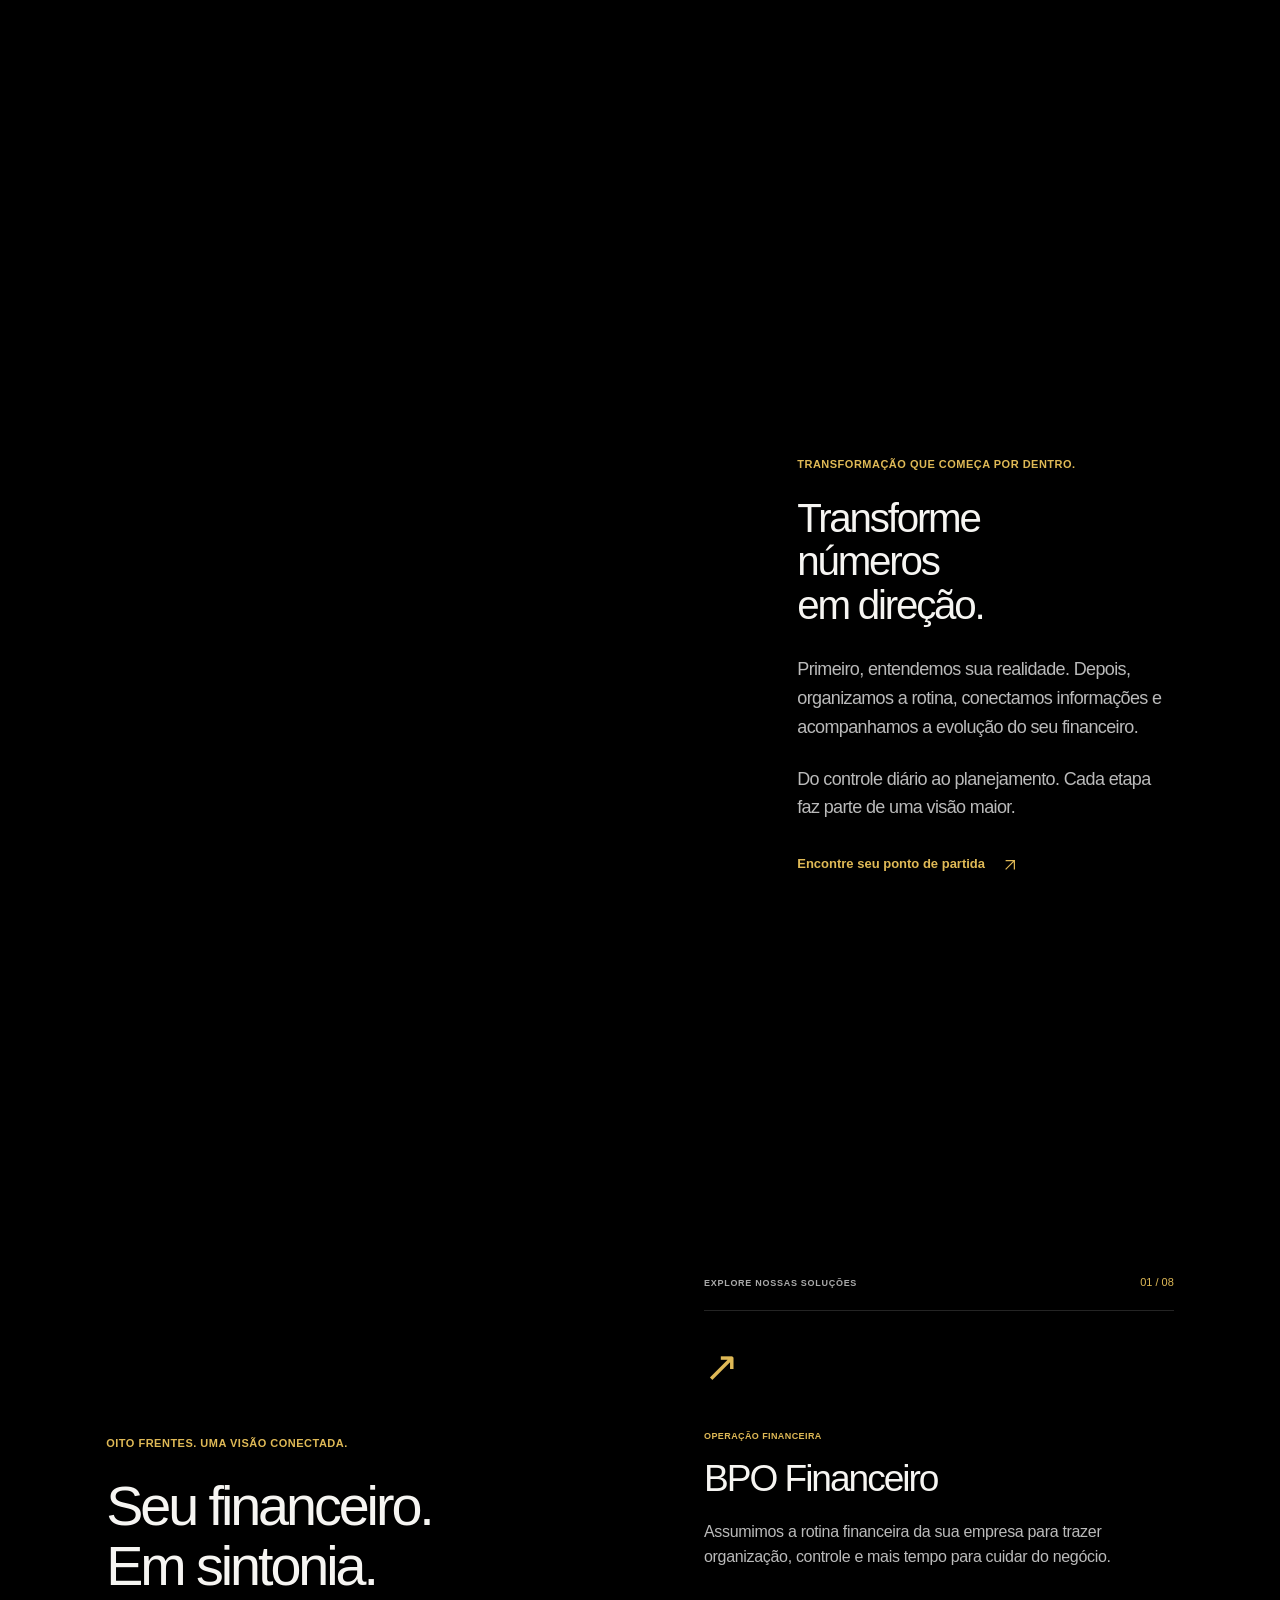
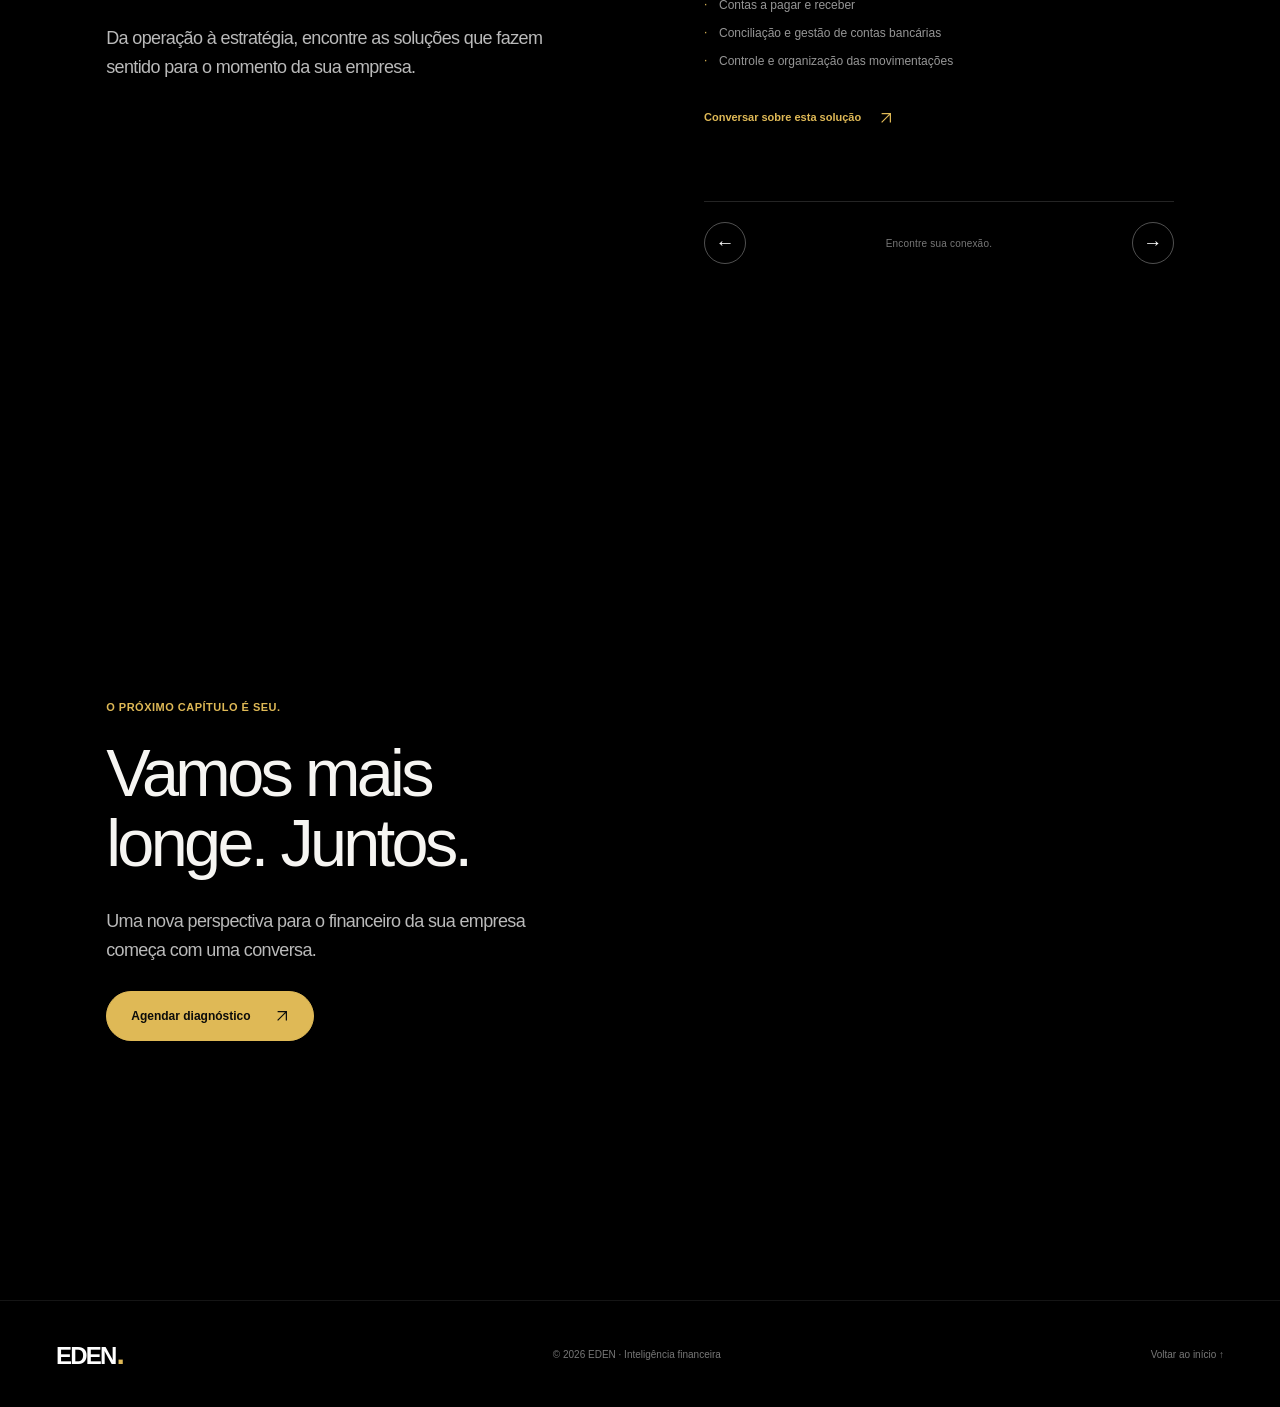
==== commit 9619ceef: "Une texto e partículas na mesma composição de rolagem" ====
--- a/index.html
+++ b/index.html
@@ -16,10 +16,10 @@
   <link rel="preload" href="eden-logo.svg" as="image" type="image/svg+xml">
   <link rel="preload" href="eden-growth.svg" as="image" type="image/svg+xml">
   <title>EDEN — Clareza para ir além.</title>
-  <link rel="stylesheet" href="eden-story.css?v=9.0">
-  <script defer src="eden-scroll.js?v=9.0"></script>
-  <script defer src="eden-motion.js?v=9.0"></script>
-  <script defer src="eden-story.js?v=9.0"></script>
+  <link rel="stylesheet" href="eden-story.css?v=10.0">
+  <script defer src="eden-scroll.js?v=10.0"></script>
+  <script defer src="eden-story.js?v=10.0"></script>
+  <script defer src="eden-motion.js?v=10.0"></script>
 </head>
 <body>
   <a class="skip-link" href="#conteudo">Pular para o conteúdo</a>
@@ -42,26 +42,33 @@
 
   <main id="conteudo">
     <section class="story-section hero story-left" id="inicio" data-scene="bulb-right" aria-labelledby="heroTitle">
+      <div class="story-composition">
       <div class="story-panel hero-copy">
         <h1 id="heroTitle">Clareza<br>para ir<br>além.</h1>
         <p class="eyebrow hero-eyebrow">Inteligência conectada ao seu negócio.</p>
         <p class="body-copy">Menos complexidade. Mais visão. Conecte o financeiro da sua empresa a decisões mais claras e ao próximo passo do seu negócio.</p>
         <a class="button" href="contato.html">Vamos conversar <svg class="arrow-icon" width="14" height="14" viewBox="0 0 16 16" fill="none" aria-hidden="true"><path d="M3 13 13 3M3 3h10v10" stroke="currentColor" stroke-width="1.4"/></svg></a>
       </div>
+
+      <div class="story-art" data-art-slot aria-hidden="true"><svg class="art-fallback" viewBox="0 0 300 420" fill="none"><path d="M106 310C106 266 46 248 46 164a104 104 0 0 1 208 0c0 84-60 102-60 146m-88 0h88m-82 19h76m-70 19h64m-53 21h42" stroke="#dfb956" stroke-width="3"/><path d="M132 307v-75l-24-38m60 113v-75l24-38" stroke="#6b818b" stroke-width="2"/></svg></div>
+      </div>
       <a class="scroll-cue" href="#cenario"><span aria-hidden="true">↓</span> Uma nova perspectiva</a>
     </section>
 
 
     <section class="story-section story-center story-chaos" id="cenario" data-scene="scatter" aria-labelledby="scenarioTitle">
+      <div class="story-composition">
       <div class="story-panel story-statement">
         <p class="eyebrow">Do excesso à essência.</p>
         <h2 id="scenarioTitle">Informação espalhada.<br>Decisões desconectadas.</h2>
         <p class="body-copy"><span class="story-line">Planilhas, contas, sistemas e relatórios.</span><span class="story-line">Quando cada parte conta uma história, fica difícil enxergar o todo.</span></p>
         <p class="body-copy statement-end">É hora de conectar os pontos.</p>
       </div>
+          </div>
     </section>
 
     <section class="story-section story-right" id="metodo" data-scene="growth" aria-labelledby="methodTitle" aria-describedby="growthDescription">
+      <div class="story-composition">
       <div class="story-panel">
         <p class="eyebrow">Transformação que começa por dentro.</p>
         <h2 id="methodTitle">Transforme<br>números<br>em direção.</h2>
@@ -70,11 +77,15 @@
         <a class="text-link" href="contato.html">Encontre seu ponto de partida <svg class="arrow-icon" width="14" height="14" viewBox="0 0 16 16" fill="none" aria-hidden="true"><path d="M3 13 13 3M3 3h10v10" stroke="currentColor" stroke-width="1.4"/></svg></a>
       </div>
       <span class="visually-hidden" id="growthDescription">Gráfico de barras em crescimento com seta ascendente.</span>
-      <img class="growth-fallback" src="eden-growth.svg" width="600" height="420" alt="Gráfico de barras em crescimento com seta ascendente">
+
+
+      <div class="story-art" data-art-slot aria-hidden="true"><img class="art-fallback" src="eden-growth.svg" width="600" height="420" alt="Gráfico de barras em crescimento com seta ascendente"></div>
+      </div>
     </section>
 
 
     <section class="story-section solutions-section" id="solucoes" data-scene="ambient" aria-labelledby="servicesTitle">
+      <div class="story-composition">
       <div class="story-panel solutions-intro">
         <p class="eyebrow">Oito frentes. Uma visão conectada.</p>
         <h2 id="servicesTitle">Seu financeiro.<br>Em sintonia.</h2>
@@ -142,9 +153,11 @@
         </div>
         <div class="carousel-controls" hidden><button class="arrow-button" id="servicePrevious" type="button" aria-label="Solução anterior" aria-controls="serviceDeck">←</button><span>Encontre sua conexão.</span><button class="arrow-button" id="serviceNext" type="button" aria-label="Próxima solução" aria-controls="serviceDeck">→</button></div>
       </div>
+          </div>
     </section>
 
     <section class="story-section story-left final-section" id="conversar" data-scene="ribbon" aria-labelledby="contactTitle" aria-describedby="finalBrandDescription">
+      <div class="story-composition">
       <div class="story-panel final-copy">
         <p class="eyebrow">O próximo capítulo é seu.</p>
         <h2 id="contactTitle">Vamos mais<br>longe. Juntos.</h2>
@@ -152,7 +165,10 @@
         <a class="button" href="contato.html">Agendar diagnóstico <svg class="arrow-icon" width="14" height="14" viewBox="0 0 16 16" fill="none" aria-hidden="true"><path d="M3 13 13 3M3 3h10v10" stroke="currentColor" stroke-width="1.4"/></svg></a>
       </div>
       <span class="visually-hidden" id="finalBrandDescription">Partículas formam a logo EDEN — Outsourcing Financeiro.</span>
-      <img class="final-logo-fallback" src="eden-logo.svg" width="512" height="512" alt="EDEN — Outsourcing Financeiro">
+
+
+      <div class="story-art" data-art-slot aria-hidden="true"><img class="art-fallback" src="eden-logo.svg" width="512" height="512" alt="EDEN — Outsourcing Financeiro"></div>
+      </div>
     </section>
   </main>
 
--- a/eden-story.css
+++ b/eden-story.css
@@ -202,3 +202,49 @@
 .art-unavailable .growth-fallback { display: block; width: min(44vw, 600px); height: auto; order: -1; }
 .art-unavailable #metodo { justify-content: space-between; gap: 40px; }
 @media (max-width: 760px) { .art-unavailable .growth-fallback { width: 100%; margin: 45px auto 0; } }
+
+/* A chapter is one composition: copy and artwork occupy the same document
+   box and receive the same scroll transform and opacity. */
+.story-section { min-height: 100svh; padding: 140px max(8.3vw, calc((100vw - 1600px) / 2)) 100px; align-items: center; }
+.story-composition { position: relative; width: 100%; display: grid; grid-template-columns: minmax(0, 1fr) minmax(0, 1.12fr); gap: 7vw; align-items: center; }
+.story-composition > .story-panel { width: 100%; max-width: none; margin: 0; }
+.story-art { position: relative; width: 100%; height: clamp(440px, 65svh, 620px); min-width: 0; }
+.story-art .art-fallback { display: block; width: 100%; height: 100%; object-fit: contain; opacity: .75; }
+html[data-art-ready="true"] .story-art .art-fallback { visibility: hidden; }
+#metodo .story-composition { grid-template-columns: minmax(0, 1.3fr) minmax(0, .85fr); gap: 9vw; }
+#metodo .story-art { grid-row: 1; grid-column: 1; height: clamp(330px, 48svh, 460px); }
+#metodo .story-panel { grid-column: 2; grid-row: 1; }
+#conversar .story-art { height: clamp(360px, 54svh, 500px); }
+.story-center .story-composition { display: block; }
+.story-center .story-panel { max-width: 1120px; margin: auto; }
+.solutions-section { gap: 0; }
+.solutions-section .story-composition { grid-template-columns: minmax(0, 1fr) minmax(0, 1fr); gap: 10vw; }
+.solutions-section .service-carousel { width: 100%; max-width: none; margin: 0; }
+.story-composition.is-choreographed { opacity: var(--composition-opacity, 1); transform: translate3d(0, var(--composition-y, 0px), 0); }
+.story-composition[inert] { pointer-events: none; }
+.art-unavailable #metodo, .art-unavailable .final-section { display: flex; }
+@media (min-width: 761px) and (max-width: 1100px) {
+  .story-section { padding-left: 6vw; padding-right: 6vw; }
+  .story-composition, #metodo .story-composition { gap: 5vw; }
+}
+@media (max-width: 760px) {
+  .story-section, .hero, .story-chaos, .final-section { display: block; min-height: 0; padding: 112px 24px 84px; }
+  .story-composition, #metodo .story-composition, .solutions-section .story-composition { display: flex; flex-direction: column; gap: 0; align-items: stretch; }
+  #inicio .story-panel, #metodo .story-panel, #conversar .story-panel { display: contents; }
+  #inicio .story-panel > *, #metodo .story-panel > *, #conversar .story-panel > * { order: 3; }
+  #inicio .story-panel > .eyebrow, #metodo .story-panel > .eyebrow, #conversar .story-panel > .eyebrow { order: 0; }
+  #inicio .story-panel > h1, #metodo .story-panel > h2, #conversar .story-panel > h2 { order: 1; }
+  .story-composition > .story-art, #metodo .story-art, #conversar .story-art { order: 2; height: 240px; margin: 0 0 28px; }
+  #inicio .story-art { height: 270px; }
+  #metodo .story-art { height: 220px; }
+  #inicio h1 { font-size: clamp(66px, 16vw, 100px); }
+  #metodo h2 { font-size: clamp(48px, 11.8vw, 76px); }
+  #conversar h2 { font-size: clamp(56px, 13.6vw, 90px); }
+  .story-panel .button, .story-panel .text-link { align-self: flex-start; }
+  .solutions-section .service-carousel { margin-top: 46px; }
+  .story-center .story-composition { display: block; }
+  .scroll-cue { bottom: 22px; }
+}
+@media (prefers-reduced-motion: reduce) {
+  .story-composition.is-choreographed { opacity: 1; transform: none; }
+}
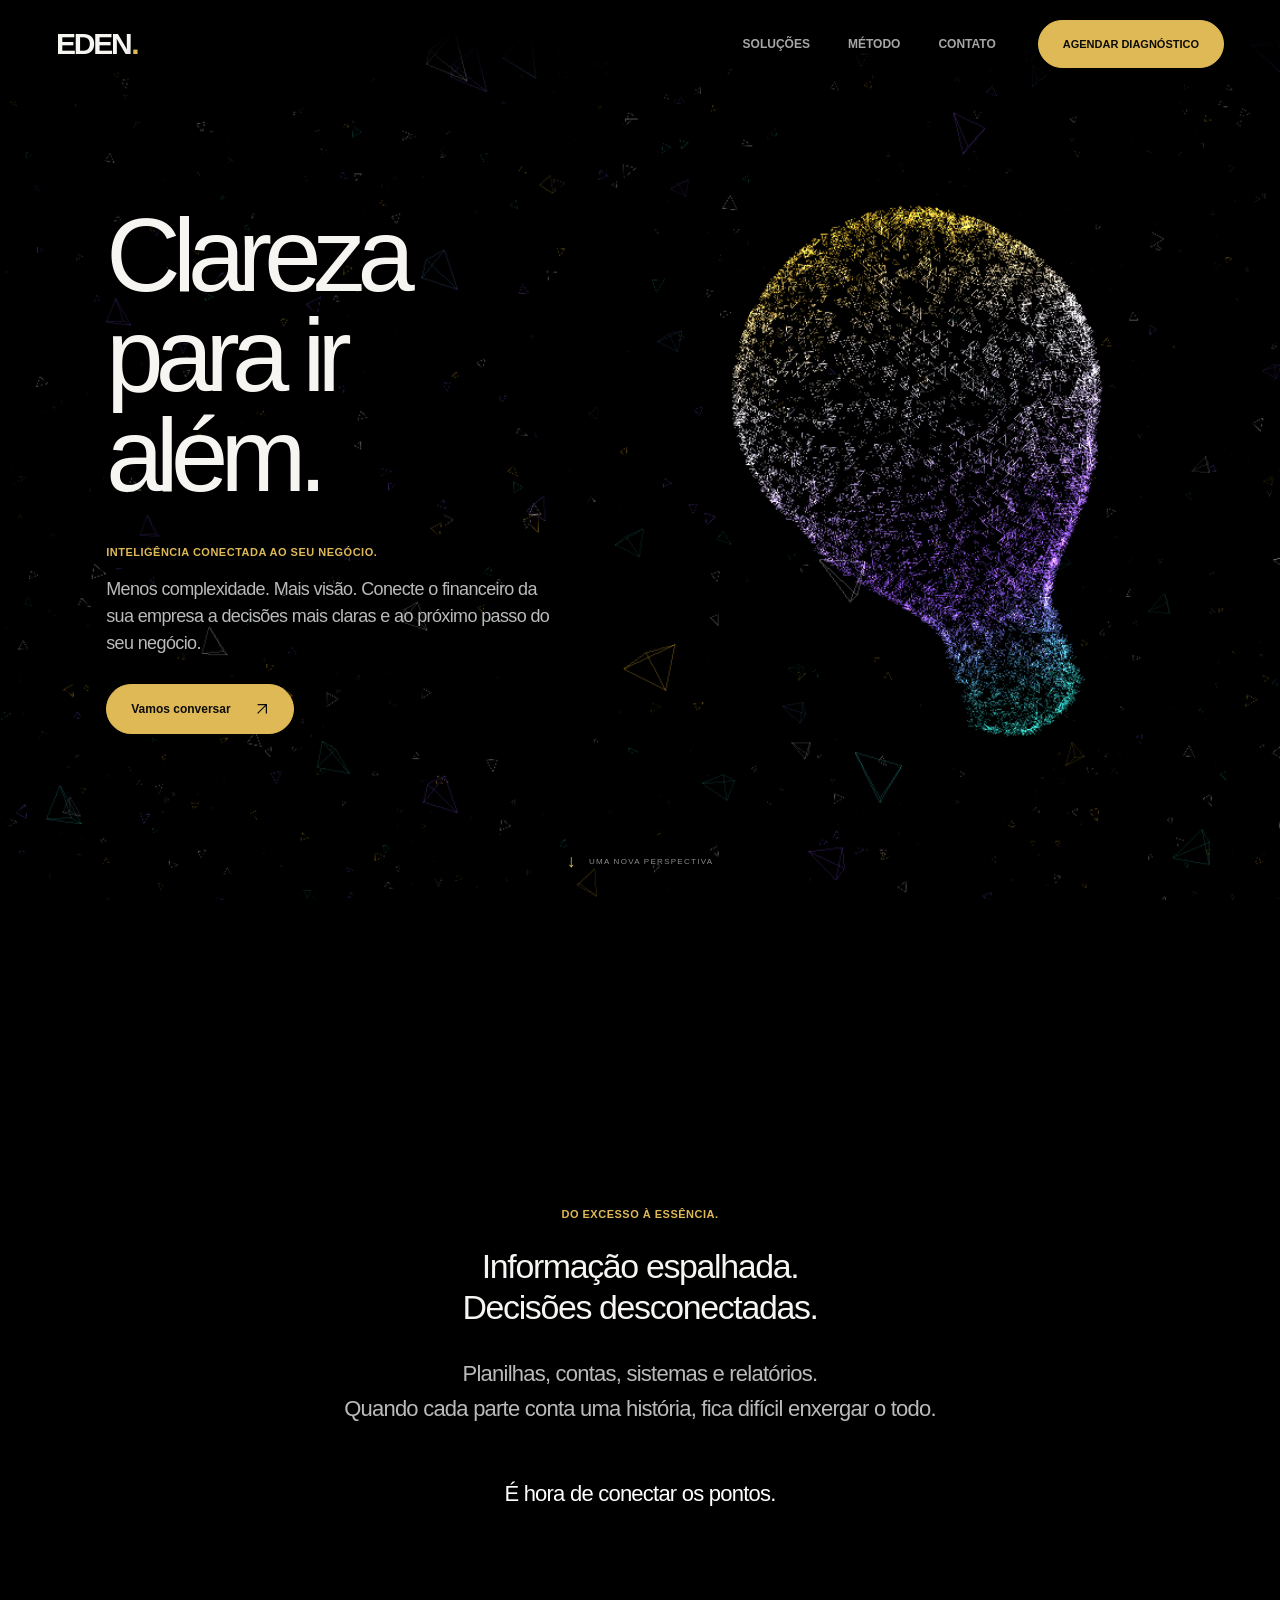
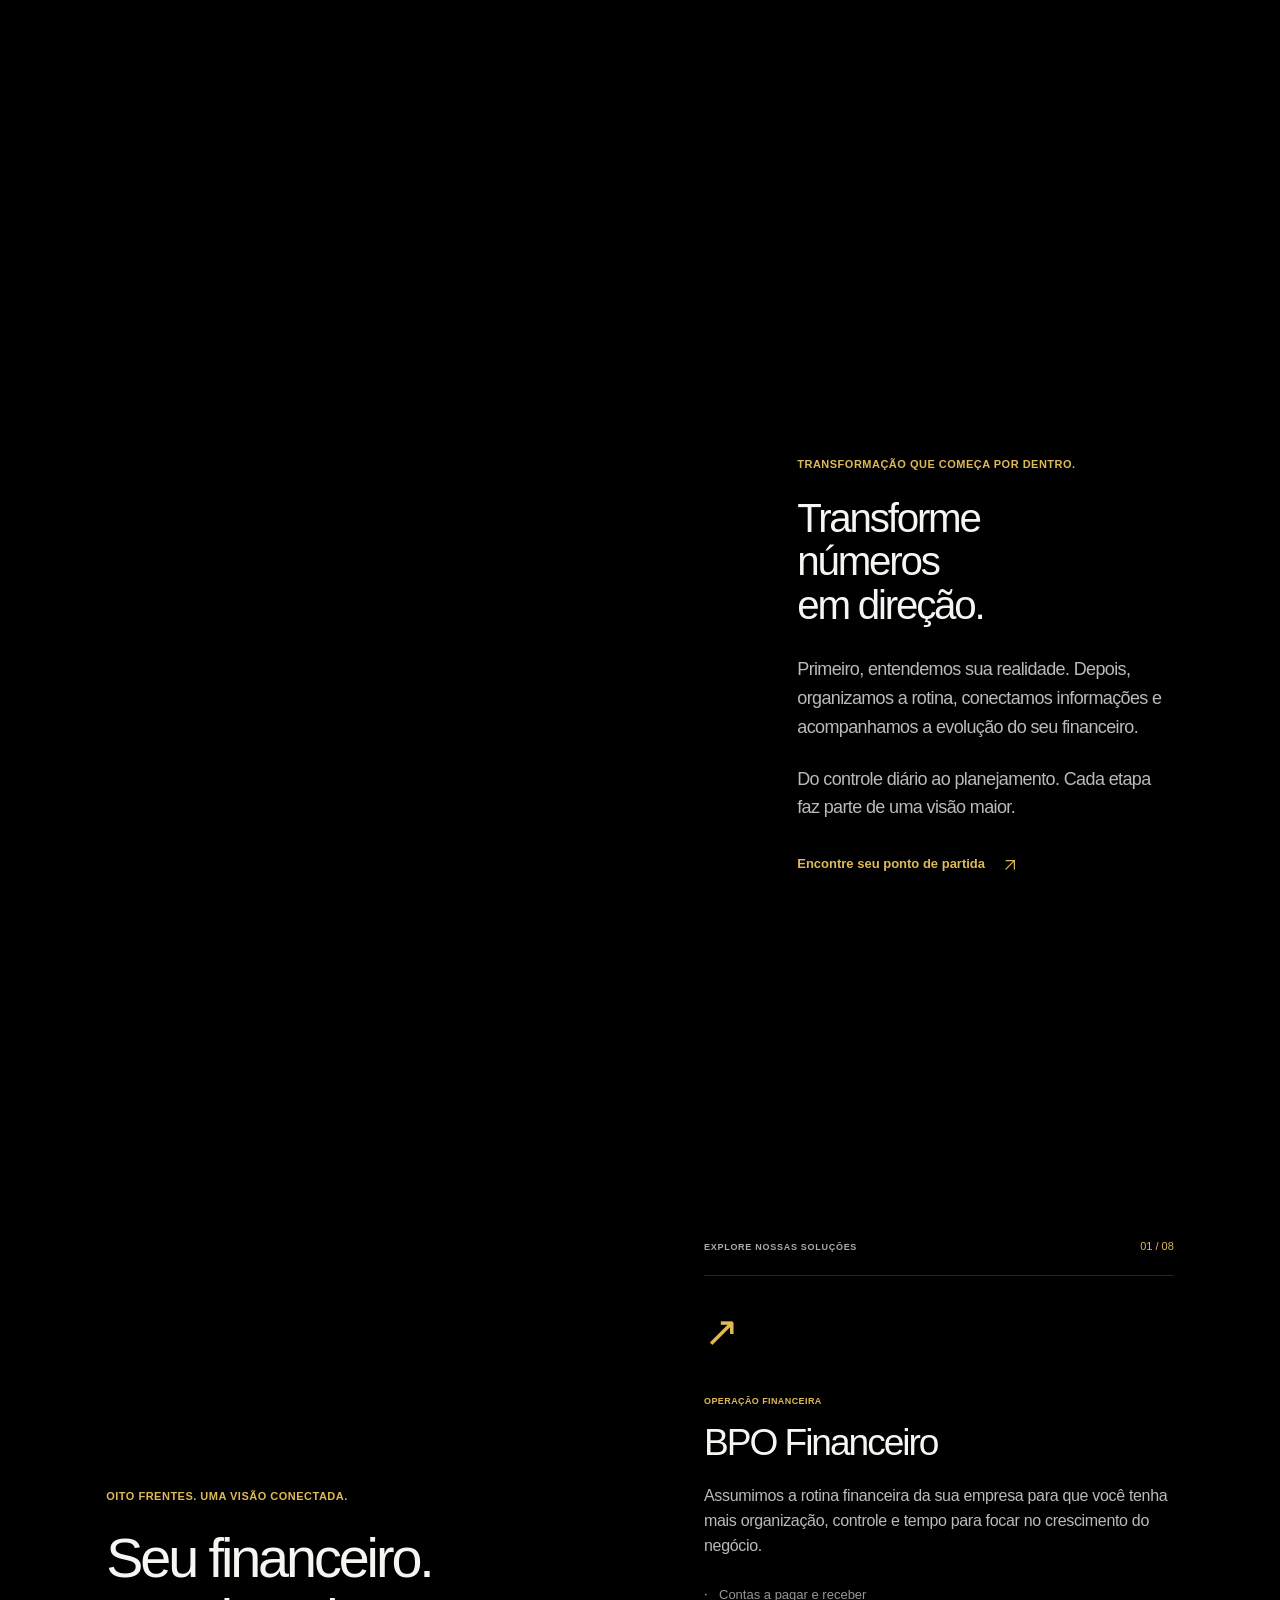
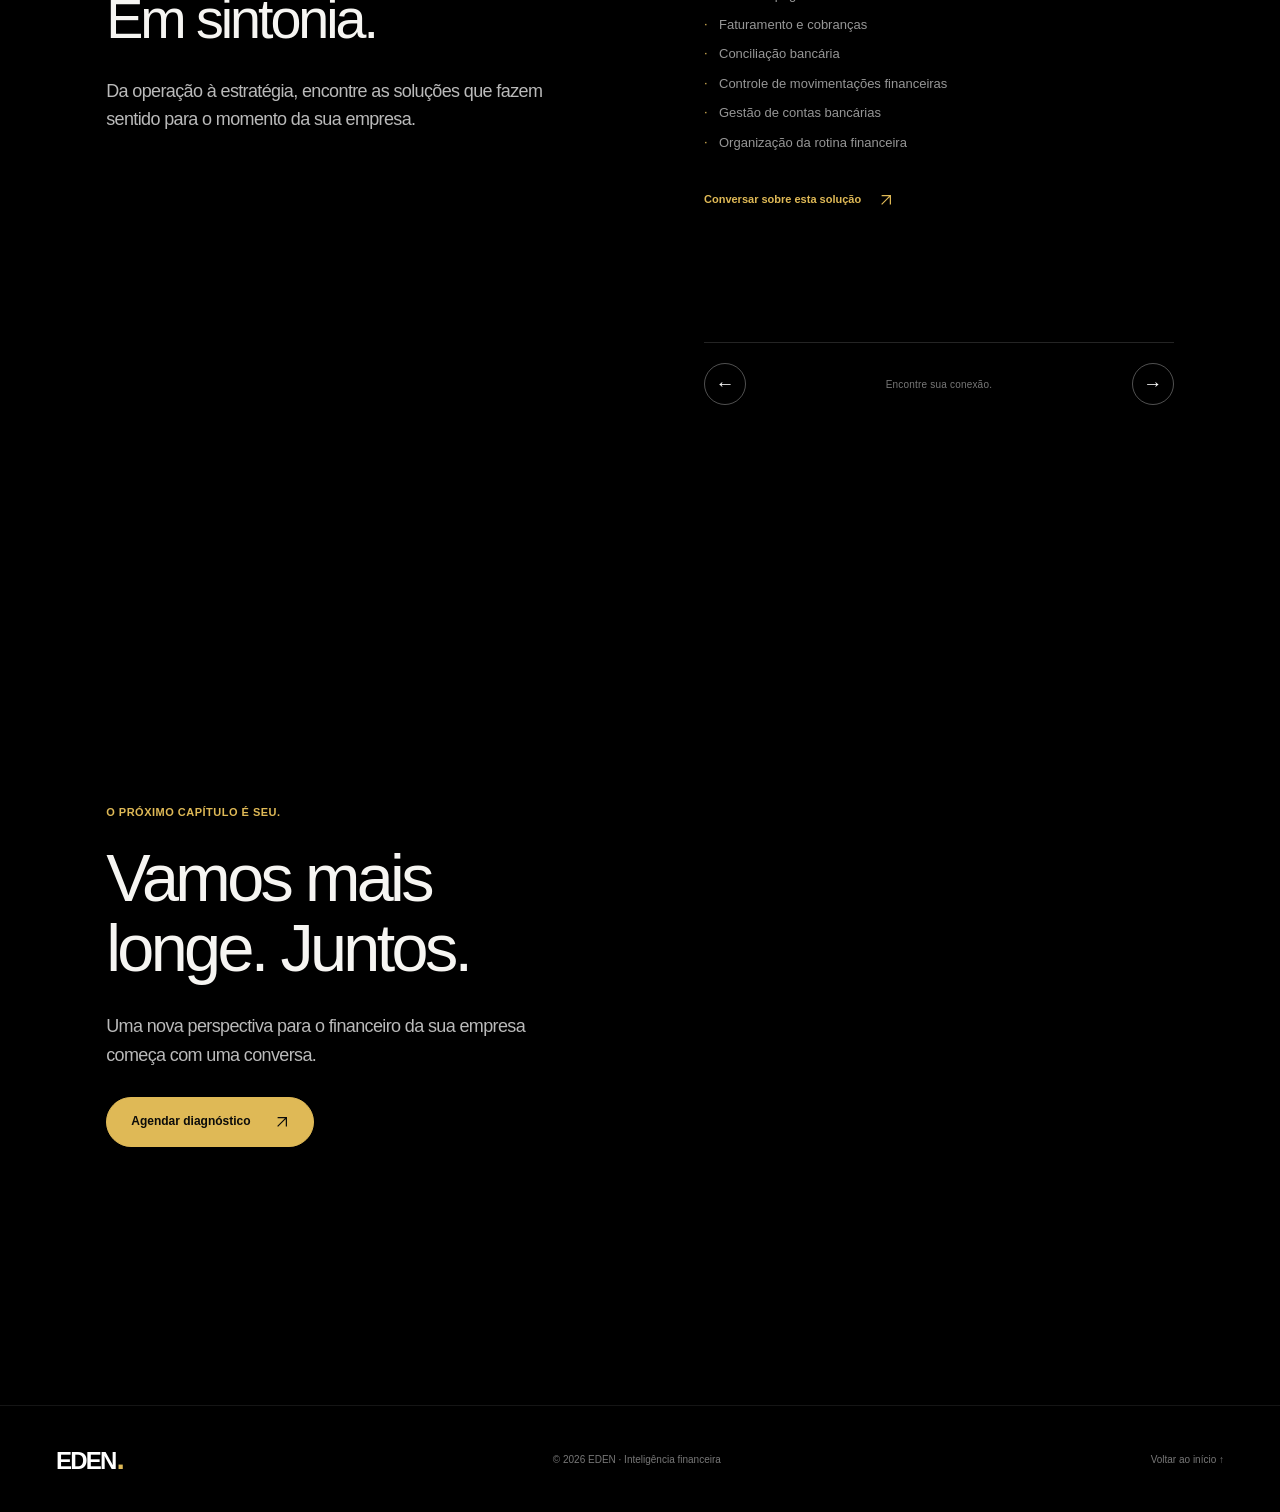
==== commit cf7dc026: "Otimiza partículas no celular e completa serviços financeiros" ====
--- a/index.html
+++ b/index.html
@@ -16,10 +16,11 @@
   <link rel="preload" href="eden-logo.svg" as="image" type="image/svg+xml">
   <link rel="preload" href="eden-growth.svg" as="image" type="image/svg+xml">
   <title>EDEN — Clareza para ir além.</title>
-  <link rel="stylesheet" href="eden-story.css?v=10.0">
-  <script defer src="eden-scroll.js?v=10.0"></script>
-  <script defer src="eden-story.js?v=10.0"></script>
-  <script defer src="eden-motion.js?v=10.0"></script>
+  <link rel="stylesheet" href="eden-story.css?v=11.0">
+  <script defer src="eden-scroll.js?v=11.0"></script>
+  <script defer src="eden-story.js?v=11.0"></script>
+  <script defer src="eden-mobile.js?v=11.0"></script>
+  <script defer src="eden-motion.js?v=11.0"></script>
 </head>
 <body>
   <a class="skip-link" href="#conteudo">Pular para o conteúdo</a>
@@ -97,57 +98,57 @@
           <article class="service-card is-active" aria-labelledby="serviceTitle1">
             <span class="service-symbol" aria-hidden="true">↗</span><p class="eyebrow">Operação financeira</p>
             <h3 id="serviceTitle1">BPO Financeiro</h3>
-            <p>Assumimos a rotina financeira da sua empresa para trazer organização, controle e mais tempo para cuidar do negócio.</p>
-            <ul><li>Contas a pagar e receber</li><li>Conciliação e gestão de contas bancárias</li><li>Controle e organização das movimentações</li></ul>
+            <p>Assumimos a rotina financeira da sua empresa para que você tenha mais organização, controle e tempo para focar no crescimento do negócio.</p>
+            <ul><li>Contas a pagar e receber</li><li>Faturamento e cobranças</li><li>Conciliação bancária</li><li>Controle de movimentações financeiras</li><li>Gestão de contas bancárias</li><li>Organização da rotina financeira</li></ul>
             <a class="text-link service-contact" href="contato.html?servico=BPO%20Financeiro">Conversar sobre esta solução <svg class="arrow-icon" width="14" height="14" viewBox="0 0 16 16" fill="none" aria-hidden="true"><path d="M3 13 13 3M3 3h10v10" stroke="currentColor" stroke-width="1.4"/></svg></a>
           </article>
           <article class="service-card" aria-labelledby="serviceTitle2">
             <span class="service-symbol" aria-hidden="true">⌁</span><p class="eyebrow">Caixa e previsibilidade</p>
             <h3 id="serviceTitle2">Fluxo de Caixa<br>e Tesouraria</h3>
-            <p>Uma visão clara da posição financeira da sua empresa e das necessidades de caixa.</p>
-            <ul><li>Fluxo de caixa realizado e projetado</li><li>Controle de saldos, pagamentos e recebimentos</li><li>Projeções e relacionamento bancário</li></ul>
+            <p>Tenha uma visão clara da posição financeira da sua empresa e das necessidades de caixa.</p>
+            <ul><li>Fluxo de caixa realizado e projetado</li><li>Projeções financeiras</li><li>Controle de saldos e disponibilidade de caixa</li><li>Acompanhamento de pagamentos e recebimentos</li><li>Gestão do relacionamento bancário</li><li>Planejamento financeiro de curto, médio e longo prazo</li></ul>
             <a class="text-link service-contact" href="contato.html?servico=Fluxo%20de%20Caixa%20e%20Tesouraria">Conversar sobre esta solução <svg class="arrow-icon" width="14" height="14" viewBox="0 0 16 16" fill="none" aria-hidden="true"><path d="M3 13 13 3M3 3h10v10" stroke="currentColor" stroke-width="1.4"/></svg></a>
           </article>
           <article class="service-card" aria-labelledby="serviceTitle3">
             <span class="service-symbol" aria-hidden="true">◎</span><p class="eyebrow">Planejamento e metas</p>
             <h3 id="serviceTitle3">Planejamento<br>Financeiro e Budget</h3>
-            <p>Transformamos os números em informações para apoiar decisões e planejar os próximos passos.</p>
-            <ul><li>Elaboração e acompanhamento de Budget</li><li>Orçado × realizado e análise de variações</li><li>Projeções, custos e planejamento de resultados</li></ul>
+            <p>Transformamos os números da sua empresa em informações para apoiar decisões mais estratégicas.</p>
+            <ul><li>Elaboração e acompanhamento de Budget</li><li>Orçado x realizado</li><li>Controle de custos e despesas</li><li>Análise de variações</li><li>Projeções financeiras</li><li>Planejamento de resultados</li></ul>
             <a class="text-link service-contact" href="contato.html?servico=Planejamento%20Financeiro%20e%20Budget">Conversar sobre esta solução <svg class="arrow-icon" width="14" height="14" viewBox="0 0 16 16" fill="none" aria-hidden="true"><path d="M3 13 13 3M3 3h10v10" stroke="currentColor" stroke-width="1.4"/></svg></a>
           </article>
           <article class="service-card" aria-labelledby="serviceTitle4">
             <span class="service-symbol" aria-hidden="true">◈</span><p class="eyebrow">Desempenho e gestão</p>
             <h3 id="serviceTitle4">Controladoria<br>e Indicadores</h3>
-            <p>Acompanhe o desempenho financeiro por meio de informações claras e indicadores relevantes.</p>
-            <ul><li>DRE gerencial, DFC e KPIs financeiros</li><li>Análise de resultados e centros de custos</li><li>Relatórios e apoio à tomada de decisão</li></ul>
+            <p>Acompanhe o desempenho financeiro da sua empresa por meio de informações claras e indicadores relevantes.</p>
+            <ul><li>DRE Gerencial</li><li>DFC</li><li>KPIs financeiros</li><li>Análise de resultados</li><li>Análise de custos e despesas</li><li>Acompanhamento de centros de custos</li><li>Relatórios gerenciais</li><li>Apoio à tomada de decisão</li></ul>
             <a class="text-link service-contact" href="contato.html?servico=Controladoria%20e%20Indicadores">Conversar sobre esta solução <svg class="arrow-icon" width="14" height="14" viewBox="0 0 16 16" fill="none" aria-hidden="true"><path d="M3 13 13 3M3 3h10v10" stroke="currentColor" stroke-width="1.4"/></svg></a>
           </article>
           <article class="service-card" aria-labelledby="serviceTitle5">
             <span class="service-symbol" aria-hidden="true">↙</span><p class="eyebrow">Recebíveis e crédito</p>
             <h3 id="serviceTitle5">Contas a Receber<br>e Cobrança</h3>
-            <p>Mais controle sobre os valores a receber e uma rotina estruturada de acompanhamento.</p>
-            <ul><li>Gestão de recebíveis e inadimplência</li><li>Cobranças, renegociações e acordos</li><li>Análise de crédito e relatórios</li></ul>
+            <p>Reduza a inadimplência e tenha maior controle sobre os valores a receber.</p>
+            <ul><li>Gestão de contas a receber</li><li>Controle de inadimplência</li><li>Cobrança de clientes</li><li>Renegociação de dívidas</li><li>Acompanhamento de acordos</li><li>Análise de crédito</li><li>Relatórios de recebimentos e inadimplência</li></ul>
             <a class="text-link service-contact" href="contato.html?servico=Contas%20a%20Receber%20e%20Cobran%C3%A7a">Conversar sobre esta solução <svg class="arrow-icon" width="14" height="14" viewBox="0 0 16 16" fill="none" aria-hidden="true"><path d="M3 13 13 3M3 3h10v10" stroke="currentColor" stroke-width="1.4"/></svg></a>
           </article>
           <article class="service-card" aria-labelledby="serviceTitle6">
             <span class="service-symbol" aria-hidden="true">≡</span><p class="eyebrow">Faturamento e documentos</p>
             <h3 id="serviceTitle6">Faturamento<br>e Apoio Fiscal</h3>
             <p>Organização e controle das informações financeiras e fiscais que fazem parte da rotina da empresa.</p>
-            <ul><li>Emissão e conferência de notas e documentos</li><li>Controle de retenções e organização fiscal</li><li>Interface com o escritório contábil</li></ul>
+            <ul><li>Emissão e controle de notas fiscais</li><li>Conferência de documentos fiscais</li><li>Controle de retenções</li><li>Organização de documentos para a contabilidade</li><li>Interface com o escritório contábil</li><li>Apoio nos processos financeiros relacionados à área fiscal</li></ul>
             <a class="text-link service-contact" href="contato.html?servico=Faturamento%20e%20Apoio%20Fiscal">Conversar sobre esta solução <svg class="arrow-icon" width="14" height="14" viewBox="0 0 16 16" fill="none" aria-hidden="true"><path d="M3 13 13 3M3 3h10v10" stroke="currentColor" stroke-width="1.4"/></svg></a>
           </article>
           <article class="service-card" aria-labelledby="serviceTitle7">
             <span class="service-symbol" aria-hidden="true">▥</span><p class="eyebrow">Relatórios e visibilidade</p>
             <h3 id="serviceTitle7">Relatórios<br>Financeiros</h3>
-            <p>Informações organizadas para entender a saúde financeira do negócio e acompanhar sua evolução.</p>
-            <ul><li>Fluxo de caixa, DRE e indicadores</li><li>Contas a pagar, a receber e inadimplência</li><li>Custos, despesas e orçado × realizado</li></ul>
+            <p>Informações organizadas para que o empresário saiba exatamente como está a saúde financeira do negócio.</p>
+            <ul><li>Relatório de fluxo de caixa</li><li>DRE gerencial</li><li>Relatório de contas a pagar</li><li>Relatório de contas a receber</li><li>Relatório de inadimplência</li><li>Relatórios de custos e despesas</li><li>Indicadores financeiros</li><li>Orçado x realizado</li></ul>
             <a class="text-link service-contact" href="contato.html?servico=Relat%C3%B3rios%20Financeiros">Conversar sobre esta solução <svg class="arrow-icon" width="14" height="14" viewBox="0 0 16 16" fill="none" aria-hidden="true"><path d="M3 13 13 3M3 3h10v10" stroke="currentColor" stroke-width="1.4"/></svg></a>
           </article>
           <article class="service-card" aria-labelledby="serviceTitle8">
             <span class="service-symbol" aria-hidden="true">⌘</span><p class="eyebrow">Tecnologia e automação</p>
             <h3 id="serviceTitle8">Sistemas financeiros.<br>Sob medida.</h3>
-            <p>Desenvolvimento de Sistemas Financeiros Customizados para as necessidades de cada empresa.</p>
-            <ul><li>Automação de processos e rotinas financeiras</li><li>Integração com ERPs, bancos e APIs</li><li>Dashboards, aplicações e evolução de sistemas</li></ul>
+            <p>Desenvolvemos soluções financeiras sob medida para conectar processos, organizar informações e automatizar tarefas de acordo com a rotina da sua empresa.</p>
+            <ul><li>Mapeamento de processos e requisitos do financeiro</li><li>Automação de rotinas, conciliações e tarefas repetitivas</li><li>Integrações com ERPs, bancos e APIs, conforme disponibilidade dos sistemas</li><li>Dashboards e indicadores para acompanhamento da gestão</li><li>Fluxos de aprovação e controle de permissões de acesso</li><li>Importação, validação e organização de dados financeiros</li><li>Ferramentas sob medida para fluxo de caixa, Budget e relatórios</li><li>Manutenção e evolução das funcionalidades conforme o negócio</li></ul>
             <a class="text-link service-contact" href="contato.html?servico=Desenvolvimento%20de%20Sistemas%20Financeiros%20Customizados">Conversar sobre esta solução <svg class="arrow-icon" width="14" height="14" viewBox="0 0 16 16" fill="none" aria-hidden="true"><path d="M3 13 13 3M3 3h10v10" stroke="currentColor" stroke-width="1.4"/></svg></a>
           </article>
         </div>
--- a/eden-story.css
+++ b/eden-story.css
@@ -248,3 +248,14 @@
 @media (prefers-reduced-motion: reduce) {
   .story-composition.is-choreographed { opacity: 1; transform: none; }
 }
+
+/* All cards share the tallest card's grid cell. Complete lists stay readable
+   and changing services never shifts the rest of the story. */
+.service-deck.is-enhanced { display: grid; }
+.service-deck.is-enhanced > .service-card { grid-area: 1 / 1; min-width: 0; }
+.service-deck.is-enhanced > .service-card[hidden] { display: block !important; visibility: hidden; pointer-events: none; }
+.service-card li { font-size: 13px; }
+/* Cached mobile artwork inherits exactly the copy's opacity and scroll position. */
+.mobile-particle-art { display: block; position: absolute; inset: 0; width: 100%; height: 100%; pointer-events: none; }
+html.mobile-motion [data-art-slot] .art-fallback { visibility: visible; }
+html.mobile-motion [data-mobile-art-ready] .art-fallback { visibility: hidden; }
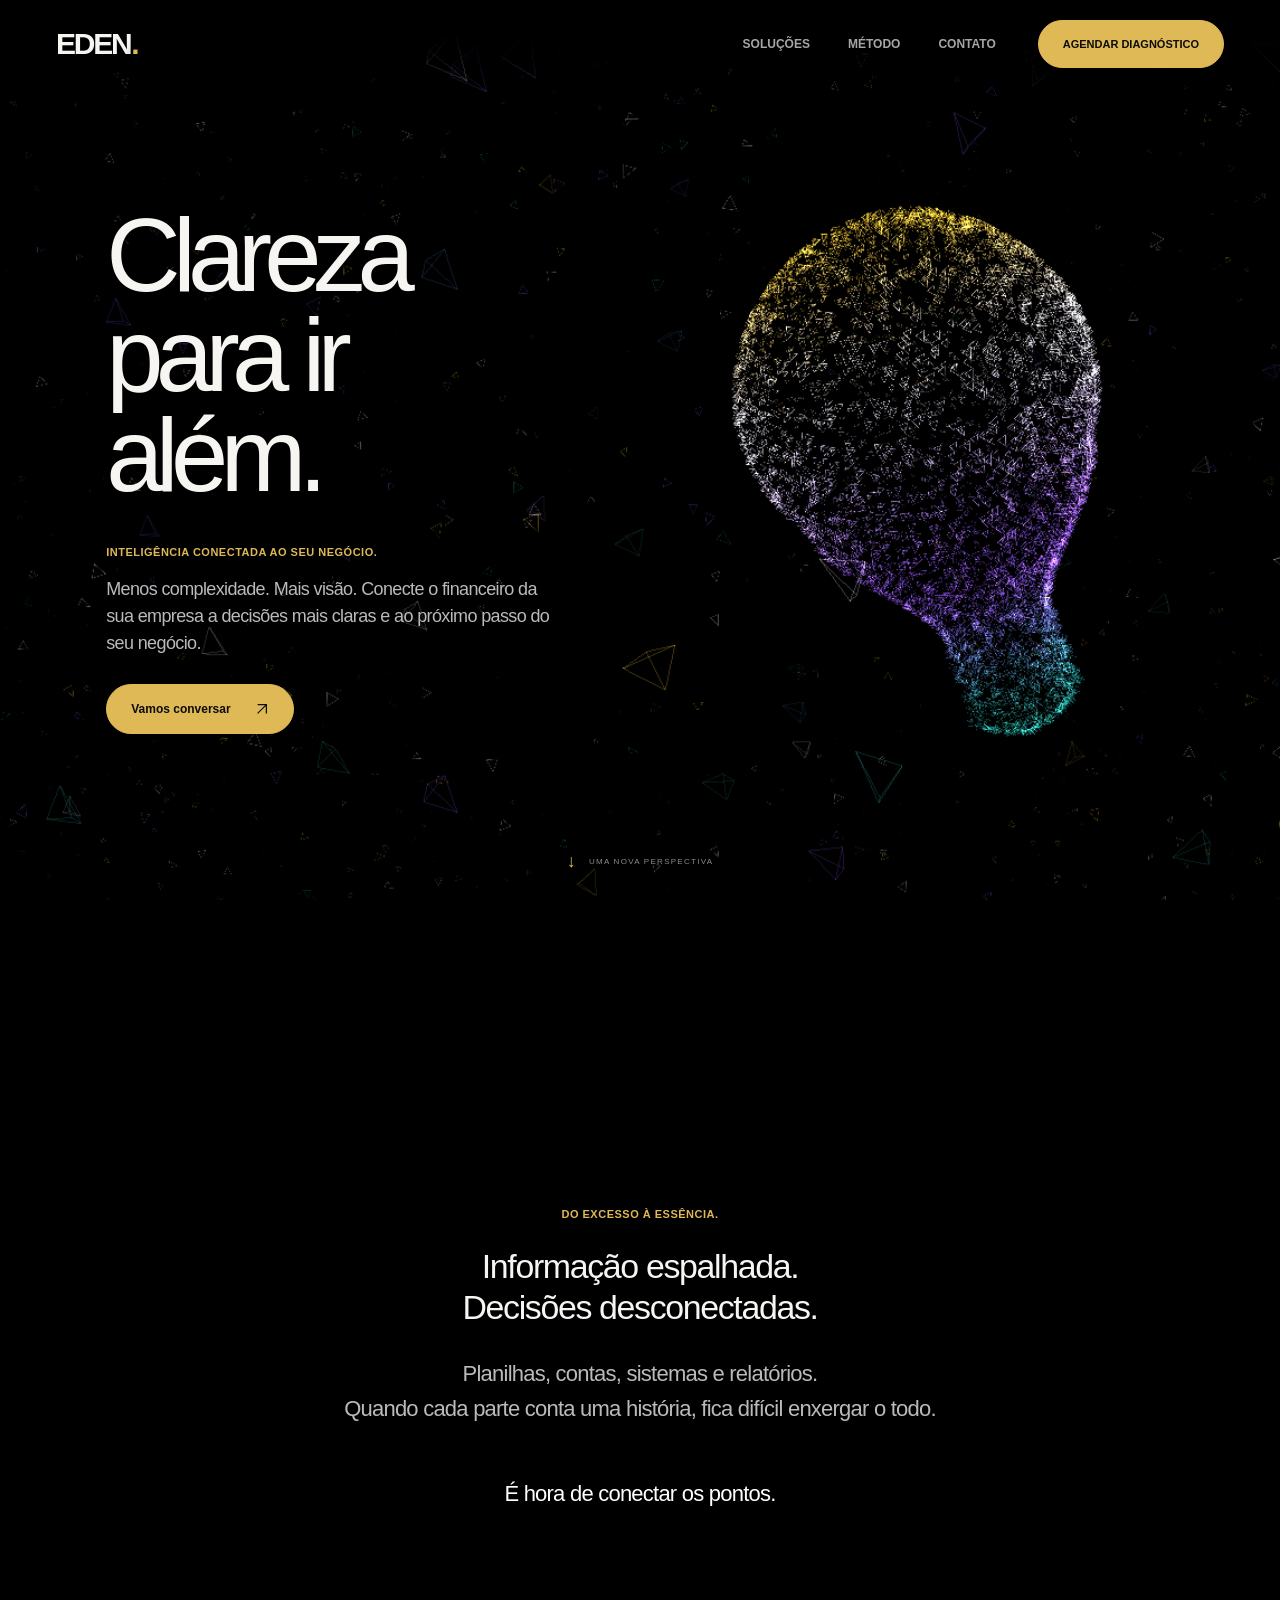
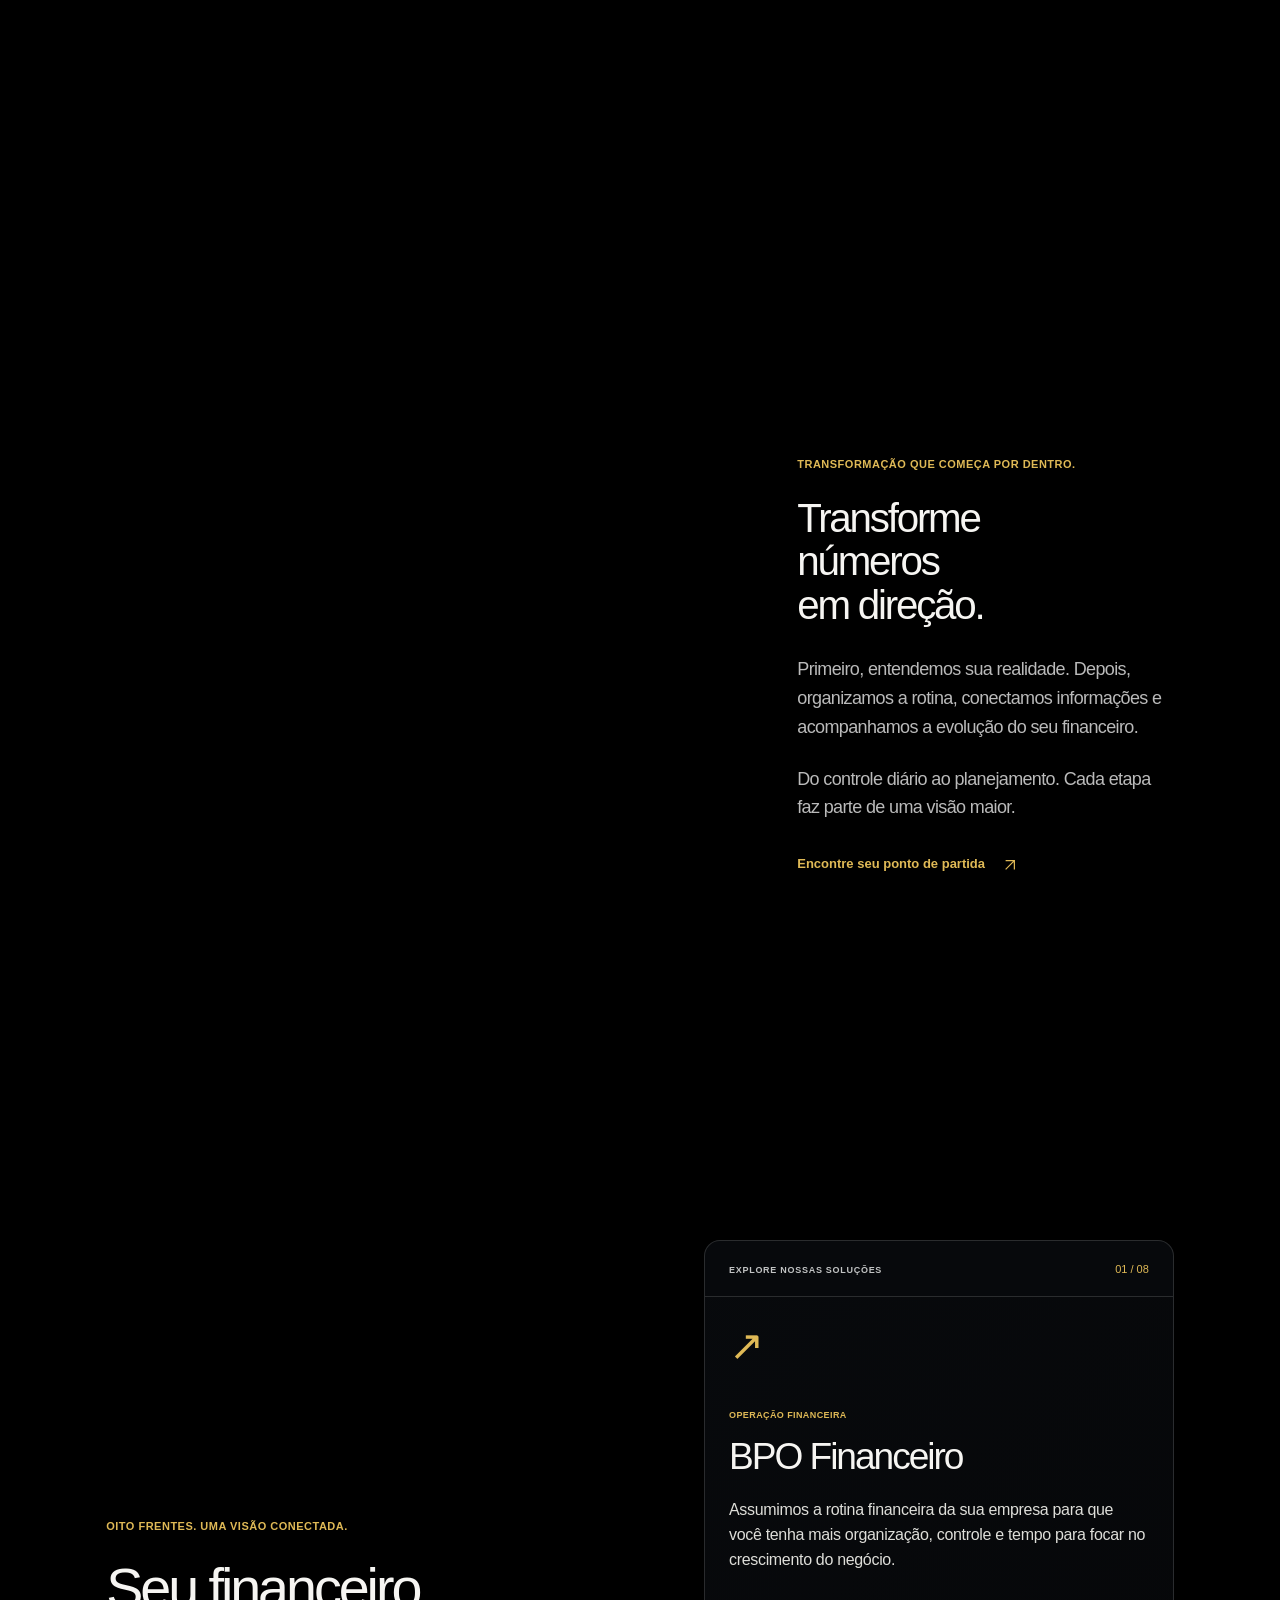
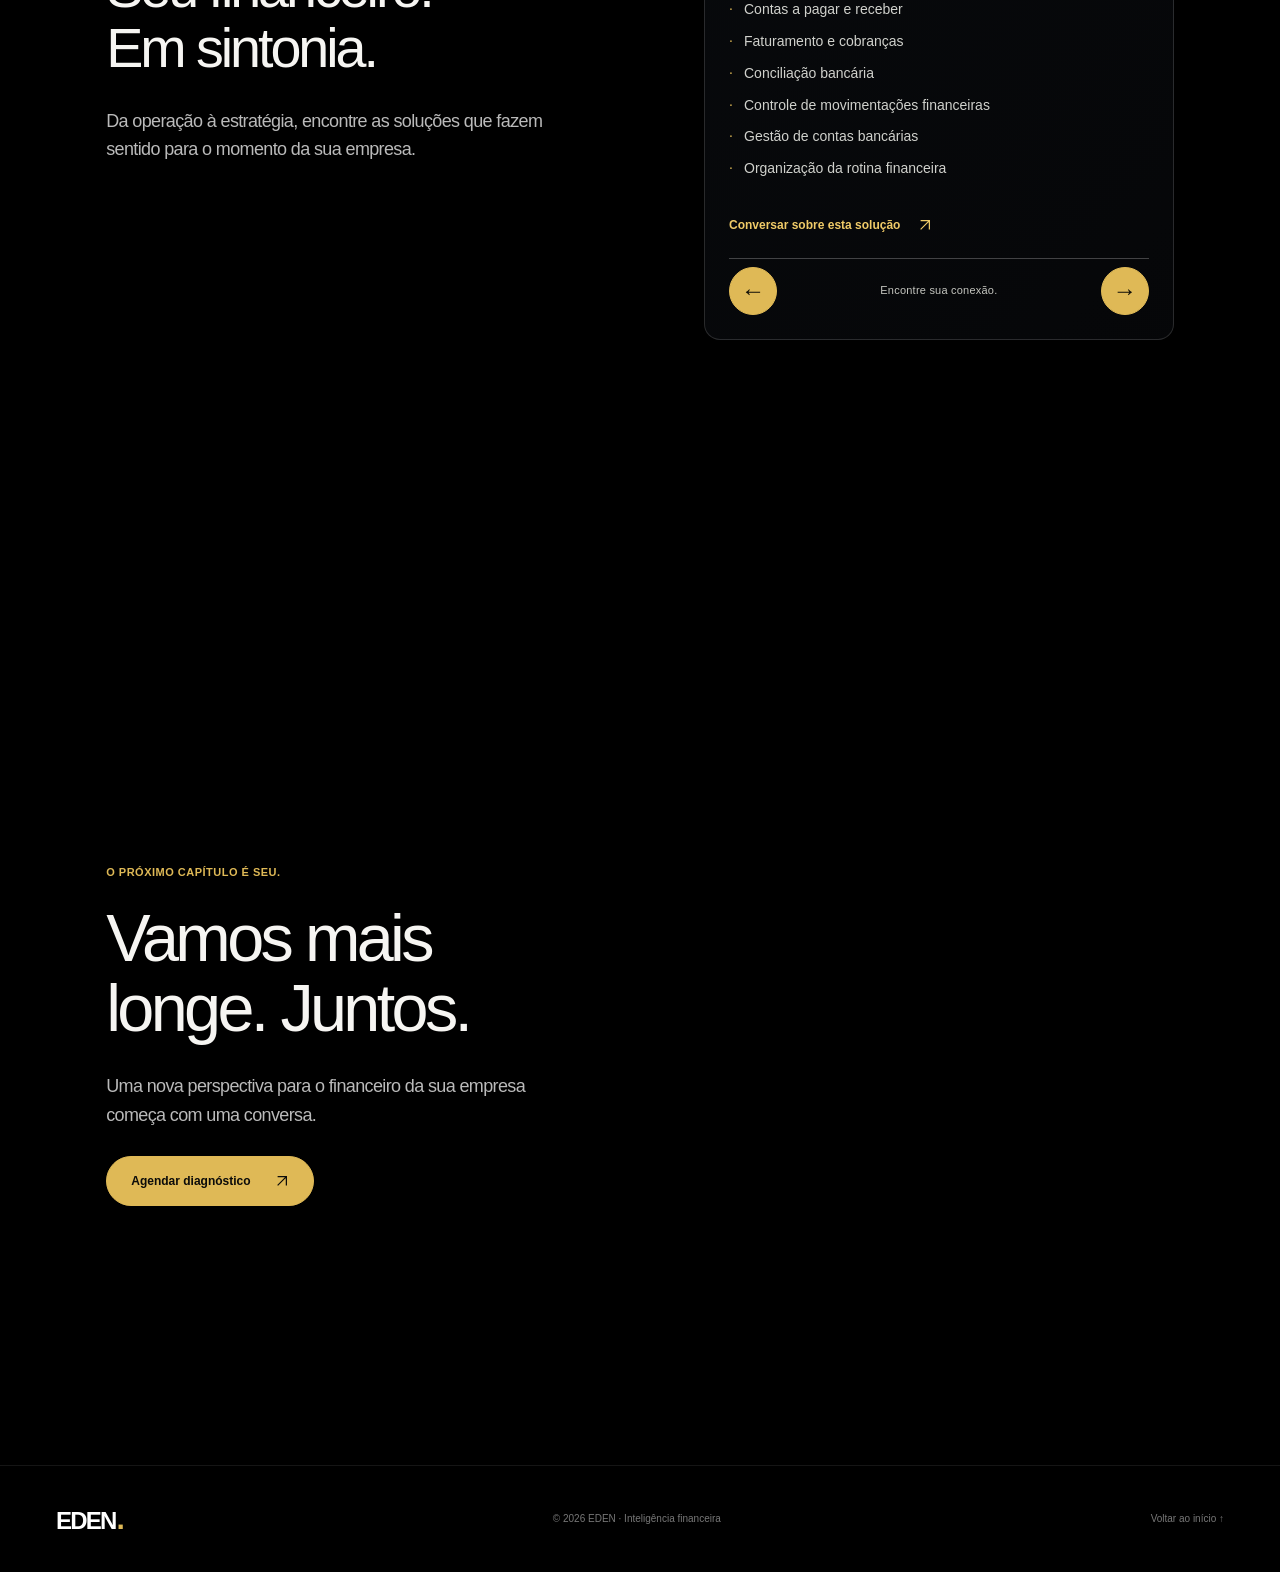
==== commit a4ac9712: "Aproxima navegação dos serviços e torna logo móvel nítida" ====
--- a/index.html
+++ b/index.html
@@ -16,11 +16,11 @@
   <link rel="preload" href="eden-logo.svg" as="image" type="image/svg+xml">
   <link rel="preload" href="eden-growth.svg" as="image" type="image/svg+xml">
   <title>EDEN — Clareza para ir além.</title>
-  <link rel="stylesheet" href="eden-story.css?v=11.0">
-  <script defer src="eden-scroll.js?v=11.0"></script>
-  <script defer src="eden-story.js?v=11.0"></script>
-  <script defer src="eden-mobile.js?v=11.0"></script>
-  <script defer src="eden-motion.js?v=11.0"></script>
+  <link rel="stylesheet" href="eden-story.css?v=12.0">
+  <script defer src="eden-scroll.js?v=12.0"></script>
+  <script defer src="eden-story.js?v=12.0"></script>
+  <script defer src="eden-mobile.js?v=12.0"></script>
+  <script defer src="eden-motion.js?v=12.0"></script>
 </head>
 <body>
   <a class="skip-link" href="#conteudo">Pular para o conteúdo</a>
--- a/eden-story.css
+++ b/eden-story.css
@@ -94,8 +94,6 @@
 .story-beat { opacity: var(--beat-opacity, 1); transform: translate3d(0, var(--beat-y, 0px), 0); transition: none; }
 .story-line { display: block; }
 
-@keyframes card-enter { from { opacity: .35; transform: translateX(14px); } to { opacity: 1; transform: translateX(0); } }
-@media (prefers-reduced-motion: no-preference) { .service-card.is-changing { animation: card-enter .35s ease both; } }
 @media (min-width: 1800px) { .story-section { padding-left: max(8.3vw, calc((100vw - 1600px) / 2)); padding-right: max(8.3vw, calc((100vw - 1600px) / 2)); } }
 @media (max-width: 1100px) and (min-width: 761px) {
   .nav-shell { width: calc(100% - 64px); gap: 28px; height: 88px; }
@@ -259,3 +257,25 @@
 .mobile-particle-art { display: block; position: absolute; inset: 0; width: 100%; height: 100%; pointer-events: none; }
 html.mobile-motion [data-art-slot] .art-fallback { visibility: visible; }
 html.mobile-motion [data-mobile-art-ready] .art-fallback { visibility: hidden; }
+html.mobile-motion .mobile-logo-vector .art-fallback { visibility: visible; opacity: 1; }
+
+/* The reading surface shields complete service descriptions from the field.
+   Navigation lives in the active card, immediately after its contact link. */
+.service-carousel { padding: 0; border: 0; background: none; }
+.carousel-heading { padding: 22px 24px 18px; border: 1px solid #ffffff24; border-radius: 16px 16px 0 0; background: #080a0df5; }
+.service-deck.is-enhanced > .service-card { align-self: start; min-height: 0; padding: 28px 24px 24px; border: 1px solid transparent; border-top: 0; border-radius: 0 0 16px 16px; }
+.service-deck.is-enhanced > .service-card.is-active { border-color: #ffffff24; background: linear-gradient(135deg, #080a0df5, #060709f2); }
+.service-card > p:not(.eyebrow) { color: #deded9; }
+.service-card li { color: #d0d1cc; font-size: 14px; line-height: 1.55; }
+.service-contact { display: flex; width: fit-content; color: #f0cb68; font-size: 12px; }
+.carousel-heading .eyebrow { color: #c1c3c3; }
+.service-navigation-slot { min-height: 57px; margin-top: 14px; }
+.service-navigation-slot .carousel-controls { padding-top: 8px; border-top-color: #ffffff3d; gap: 12px; }
+.carousel-controls > span { color: #c4c5bf; font-size: 11px; line-height: 1.4; text-align: center; flex: 1; }
+.arrow-button { flex: 0 0 48px; width: 48px; height: 48px; border-color: var(--gold); color: #111008; background: var(--gold); font-size: 24px; font-weight: 600; }
+.arrow-button:hover { color: #111008; background: #f0d18a; border-color: #f0d18a; }
+.arrow-button:focus-visible { outline-color: #fff; outline-offset: 4px; }
+@media (max-width: 760px) {
+  .carousel-heading { padding: 20px 20px 16px; }
+  .service-deck.is-enhanced > .service-card { padding: 24px 20px 22px; }
+}
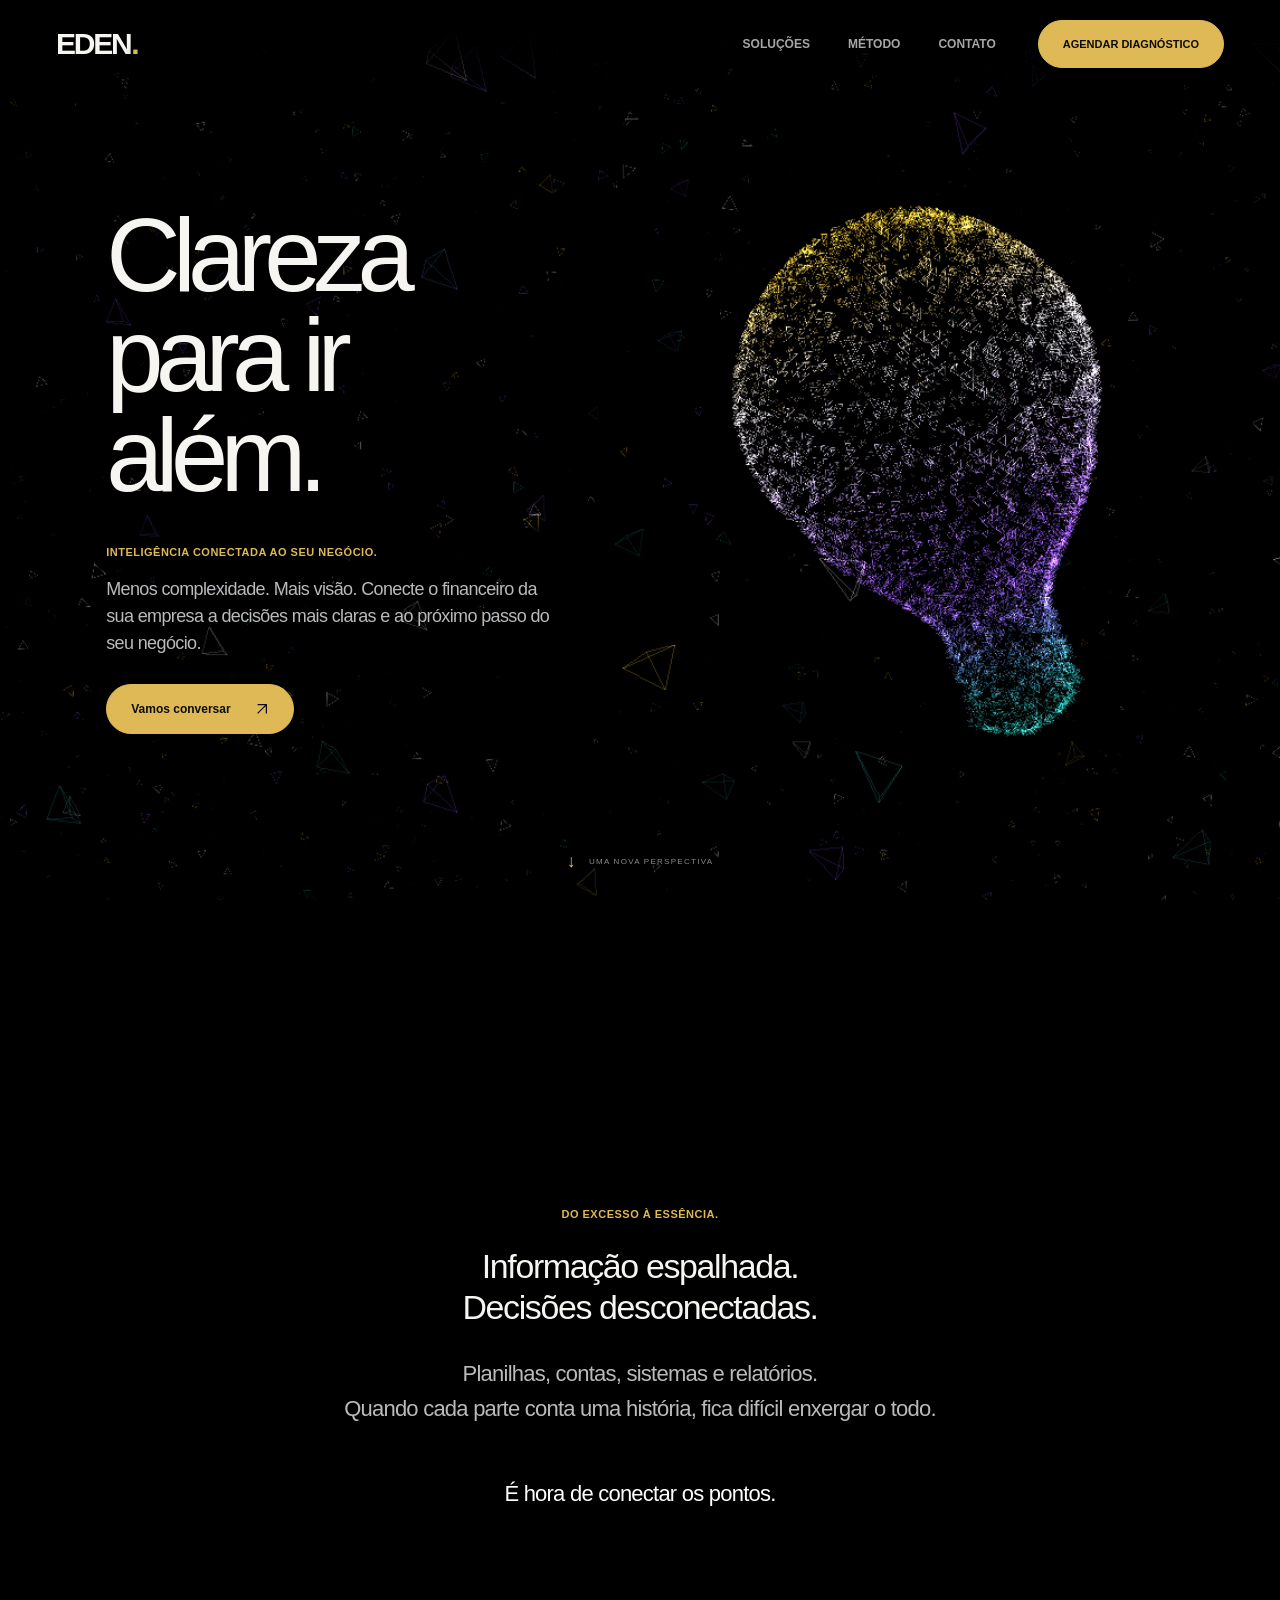
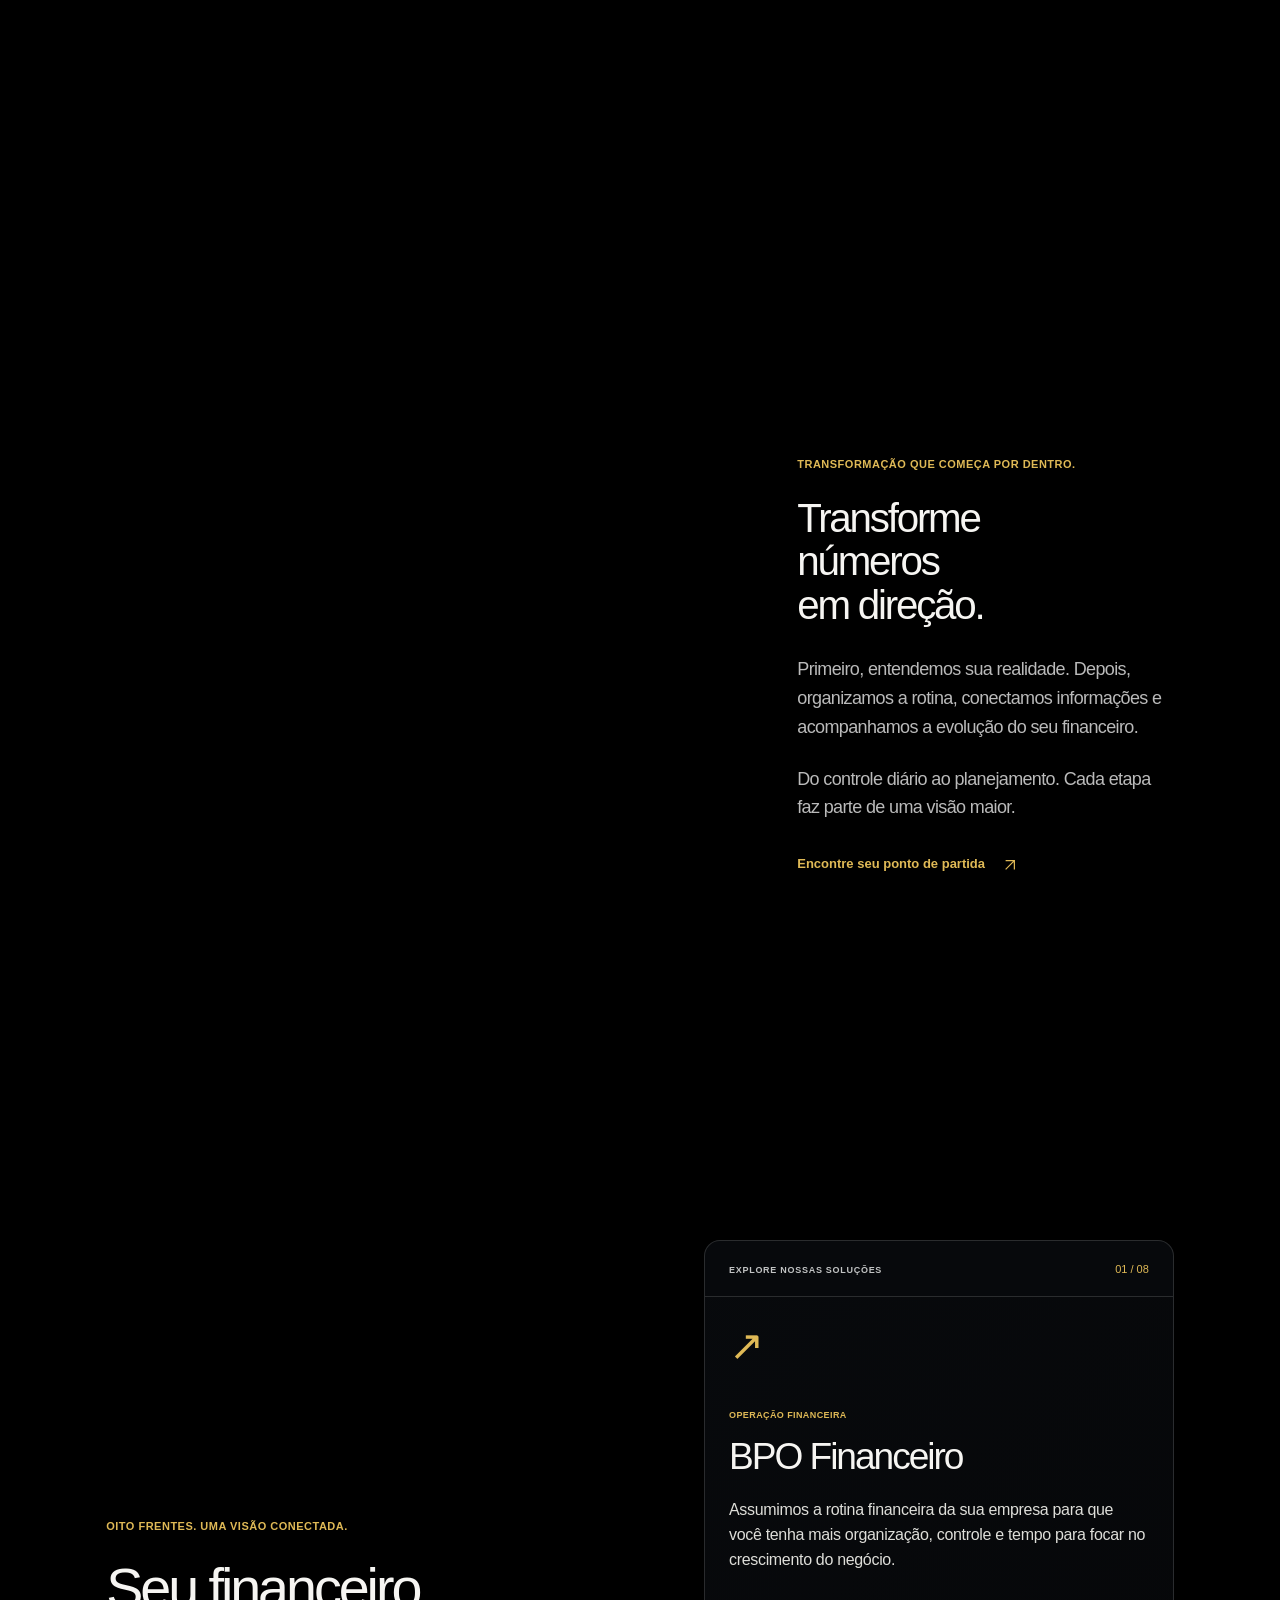
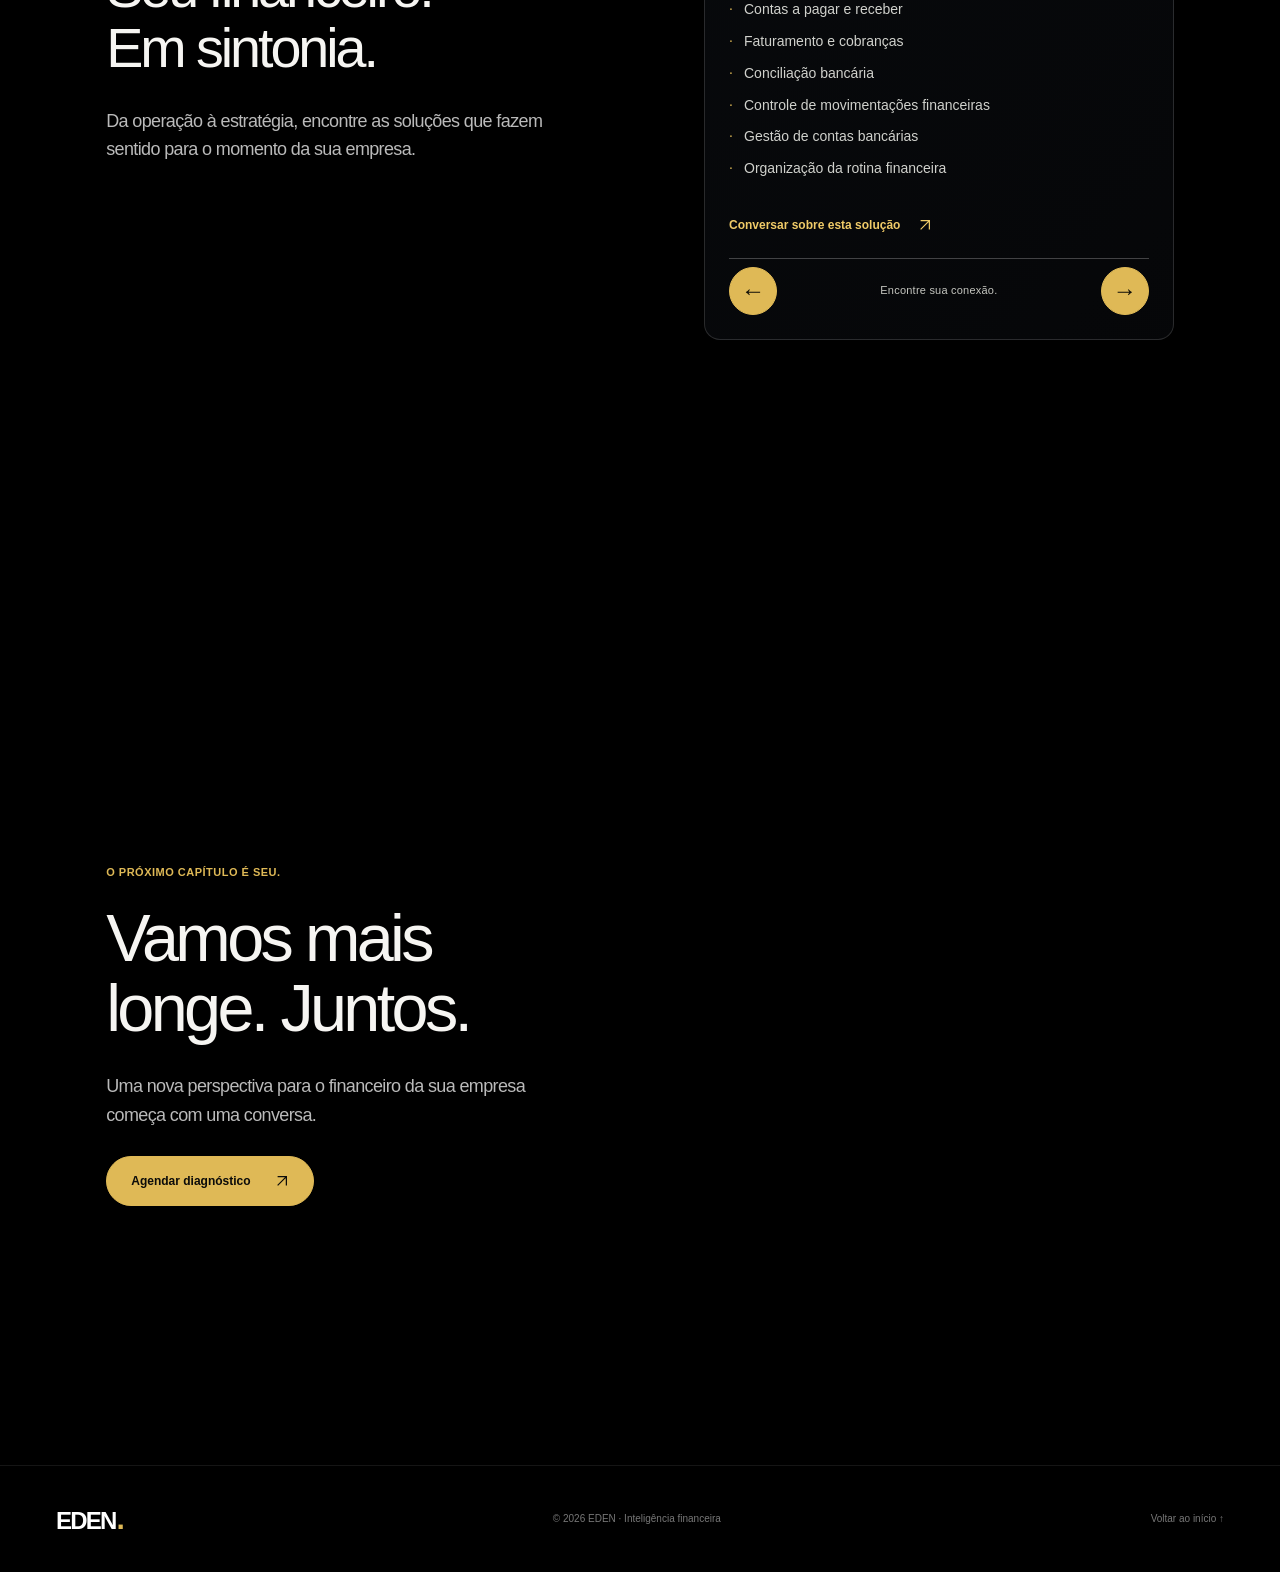
==== commit 0dd73011: "Corrige experiência móvel e unifica partículas com desktop" ====
--- a/index.html
+++ b/index.html
@@ -16,11 +16,10 @@
   <link rel="preload" href="eden-logo.svg" as="image" type="image/svg+xml">
   <link rel="preload" href="eden-growth.svg" as="image" type="image/svg+xml">
   <title>EDEN — Clareza para ir além.</title>
-  <link rel="stylesheet" href="eden-story.css?v=12.0">
+  <link rel="stylesheet" href="eden-story.css?v=13.0">
   <script defer src="eden-scroll.js?v=12.0"></script>
-  <script defer src="eden-story.js?v=12.0"></script>
-  <script defer src="eden-mobile.js?v=12.0"></script>
-  <script defer src="eden-motion.js?v=12.0"></script>
+  <script defer src="eden-story.js?v=13.0"></script>
+  <script defer src="eden-motion.js?v=13.0"></script>
 </head>
 <body>
   <a class="skip-link" href="#conteudo">Pular para o conteúdo</a>
--- a/eden-story.css
+++ b/eden-story.css
@@ -226,22 +226,39 @@
   .story-composition, #metodo .story-composition { gap: 5vw; }
 }
 @media (max-width: 760px) {
-  .story-section, .hero, .story-chaos, .final-section { display: block; min-height: 0; padding: 112px 24px 84px; }
-  .story-composition, #metodo .story-composition, .solutions-section .story-composition { display: flex; flex-direction: column; gap: 0; align-items: stretch; }
-  #inicio .story-panel, #metodo .story-panel, #conversar .story-panel { display: contents; }
-  #inicio .story-panel > *, #metodo .story-panel > *, #conversar .story-panel > * { order: 3; }
-  #inicio .story-panel > .eyebrow, #metodo .story-panel > .eyebrow, #conversar .story-panel > .eyebrow { order: 0; }
-  #inicio .story-panel > h1, #metodo .story-panel > h2, #conversar .story-panel > h2 { order: 1; }
-  .story-composition > .story-art, #metodo .story-art, #conversar .story-art { order: 2; height: 240px; margin: 0 0 28px; }
-  #inicio .story-art { height: 270px; }
-  #metodo .story-art { height: 220px; }
-  #inicio h1 { font-size: clamp(66px, 16vw, 100px); }
-  #metodo h2 { font-size: clamp(48px, 11.8vw, 76px); }
-  #conversar h2 { font-size: clamp(56px, 13.6vw, 90px); }
-  .story-panel .button, .story-panel .text-link { align-self: flex-start; }
-  .solutions-section .service-carousel { margin-top: 46px; }
+  .site-header { background: #000000ed; border-bottom: 1px solid #ffffff12; }
+  .nav-shell { width: calc(100% - 40px); gap: 12px; }
+  .nav-actions { gap: 8px; }
+  .mobile-menu-button { width: 44px; height: 44px; align-items: center; flex-shrink: 0; }
+  .nav-cta { min-height: 44px; }
+  .nav-middle { top: 72px; padding: 16px 20px; gap: 12px; justify-content: space-between; }
+  .nav-middle a { display: flex; align-items: center; min-height: 44px; padding: 0 8px; font-size: 11px; }
+  .story-section, .hero, .story-chaos, .final-section { display: block; min-height: 0; padding: 72px 24px; }
+  .hero { padding-top: 112px; padding-bottom: 56px; }
+  /* Keep each copy block intact, in the same reading order as desktop. */
+  .story-composition, #metodo .story-composition, .solutions-section .story-composition { display: grid; grid-template-columns: minmax(0, 1fr); gap: 32px; max-width: 560px; margin: auto; }
+  .story-composition > .story-panel { min-width: 0; }
+  .story-composition > .story-art, #metodo .story-art, #conversar .story-art { grid-column: 1; grid-row: auto; height: clamp(220px, 64vw, 340px); max-width: 400px; margin: 0 auto; }
+  #metodo .story-panel { grid-column: 1; grid-row: auto; }
+  /* The opening keeps the desktop's title-and-bulb silhouette. Only the
+     supporting copy spans the narrower screen below that shared first row. */
+  #inicio .story-composition { grid-template-columns: minmax(0, 1.4fr) minmax(0, 1fr); column-gap: 16px; row-gap: 0; }
+  #inicio .hero-copy { display: contents; }
+  #inicio h1 { grid-column: 1; grid-row: 1; font-size: clamp(48px, 14vw, 80px); margin-bottom: 0; }
+  #inicio .story-art { grid-column: 2; grid-row: 1; height: clamp(210px, 56vw, 300px); margin-bottom: 0; }
+  #inicio .hero-copy > :not(h1) { grid-column: 1 / -1; }
+  #inicio .hero-eyebrow { margin-top: 24px; }
+  #inicio .hero-copy .button { justify-self: start; }
+  #metodo h2, .solutions-intro h2 { font-size: clamp(42px, 11vw, 68px); }
+  #conversar h2 { font-size: clamp(42px, 12vw, 72px); }
+  .story-statement h2 { font-size: clamp(30px, 8vw, 48px); line-height: 1.12; }
+  .body-copy, .story-statement .body-copy, .final-copy .body-copy { font-size: 17px; line-height: 1.55; }
+  .story-panel .button { min-height: 48px; }
+  .story-panel .text-link { min-height: 44px; }
+  .solutions-section .service-carousel { margin: 0; }
+  .service-card h3 { font-size: clamp(28px, 8vw, 36px); }
   .story-center .story-composition { display: block; }
-  .scroll-cue { bottom: 22px; }
+  .scroll-cue { position: static; transform: none; justify-content: center; margin-top: 28px; min-height: 44px; }
 }
 @media (prefers-reduced-motion: reduce) {
   .story-composition.is-choreographed { opacity: 1; transform: none; }
@@ -253,12 +270,6 @@
 .service-deck.is-enhanced > .service-card { grid-area: 1 / 1; min-width: 0; }
 .service-deck.is-enhanced > .service-card[hidden] { display: block !important; visibility: hidden; pointer-events: none; }
 .service-card li { font-size: 13px; }
-/* Cached mobile artwork inherits exactly the copy's opacity and scroll position. */
-.mobile-particle-art { display: block; position: absolute; inset: 0; width: 100%; height: 100%; pointer-events: none; }
-html.mobile-motion [data-art-slot] .art-fallback { visibility: visible; }
-html.mobile-motion [data-mobile-art-ready] .art-fallback { visibility: hidden; }
-html.mobile-motion .mobile-logo-vector .art-fallback { visibility: visible; opacity: 1; }
-
 /* The reading surface shields complete service descriptions from the field.
    Navigation lives in the active card, immediately after its contact link. */
 .service-carousel { padding: 0; border: 0; background: none; }
@@ -278,4 +289,6 @@
 @media (max-width: 760px) {
   .carousel-heading { padding: 20px 20px 16px; }
   .service-deck.is-enhanced > .service-card { padding: 24px 20px 22px; }
-}
+  /* Reserve only the active service's height on a narrow reading surface. */
+  .service-deck.is-enhanced > .service-card[hidden] { display: none !important; }
+}
